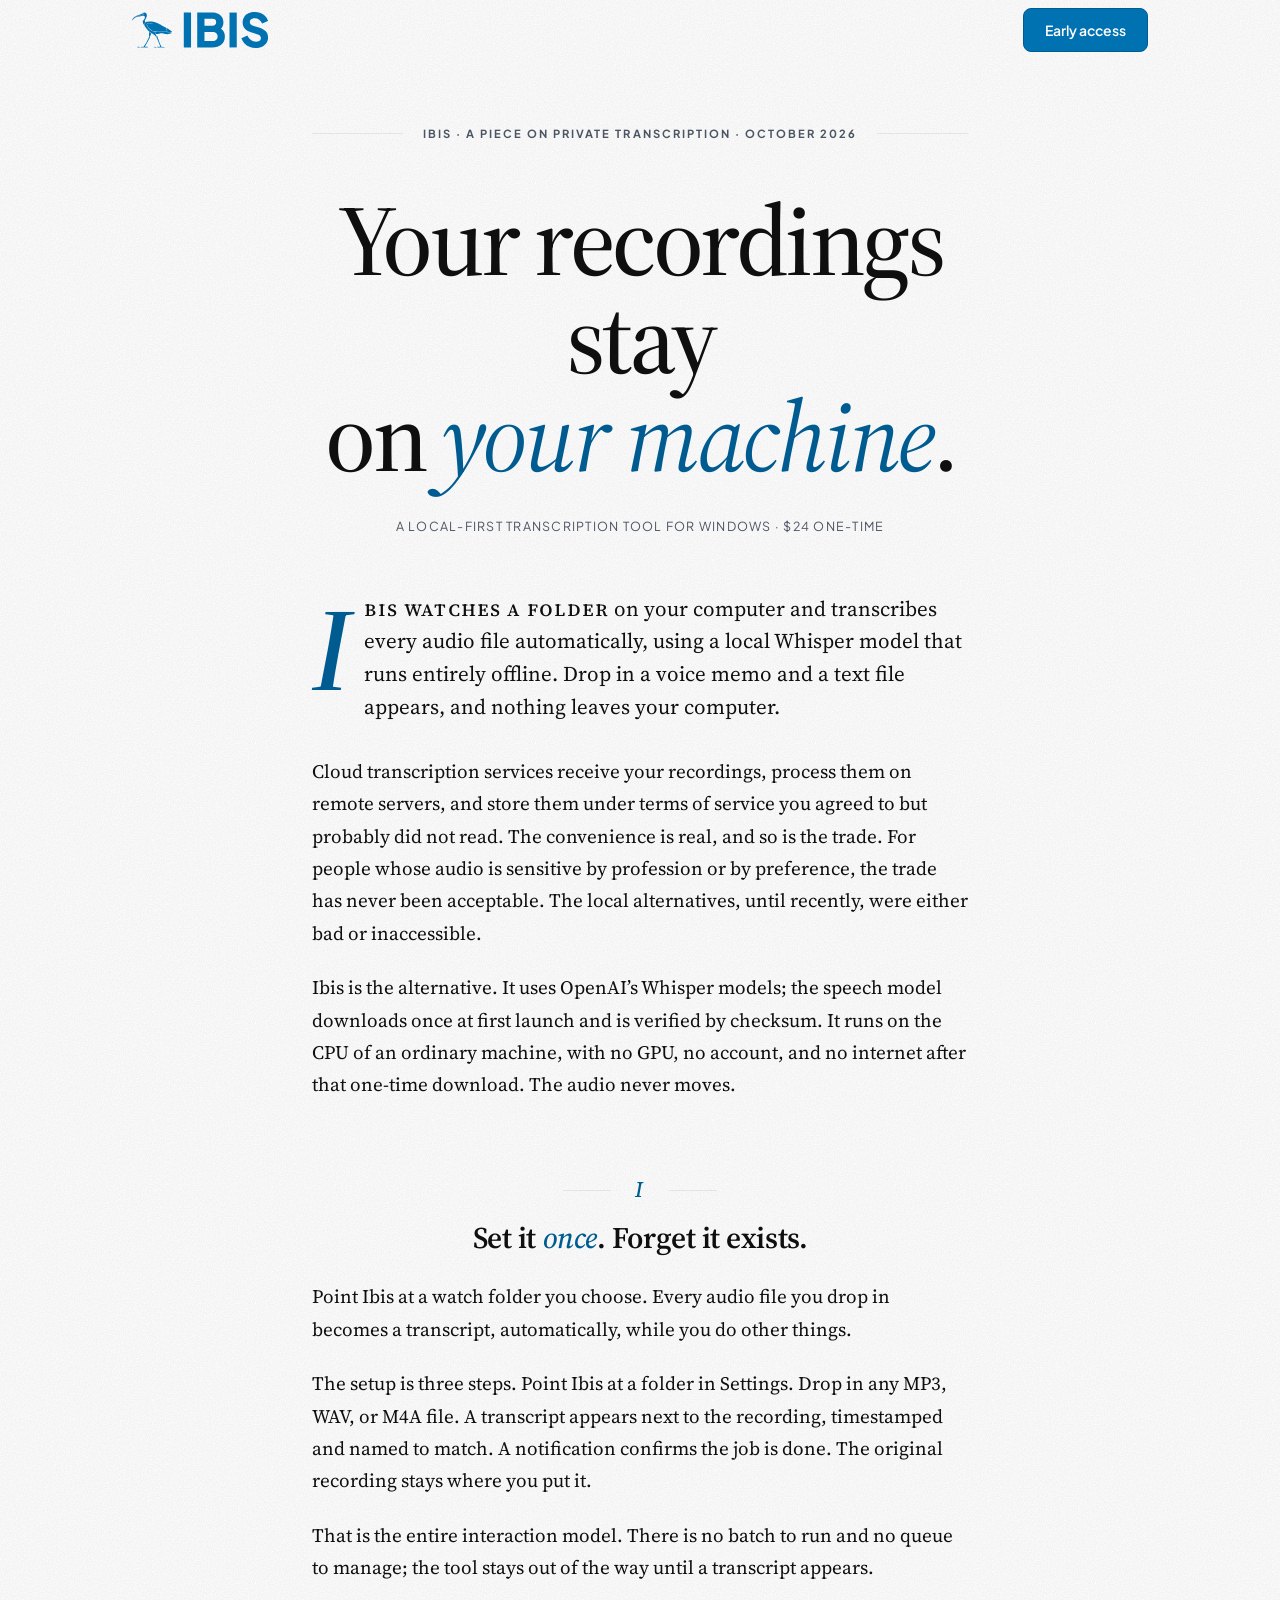
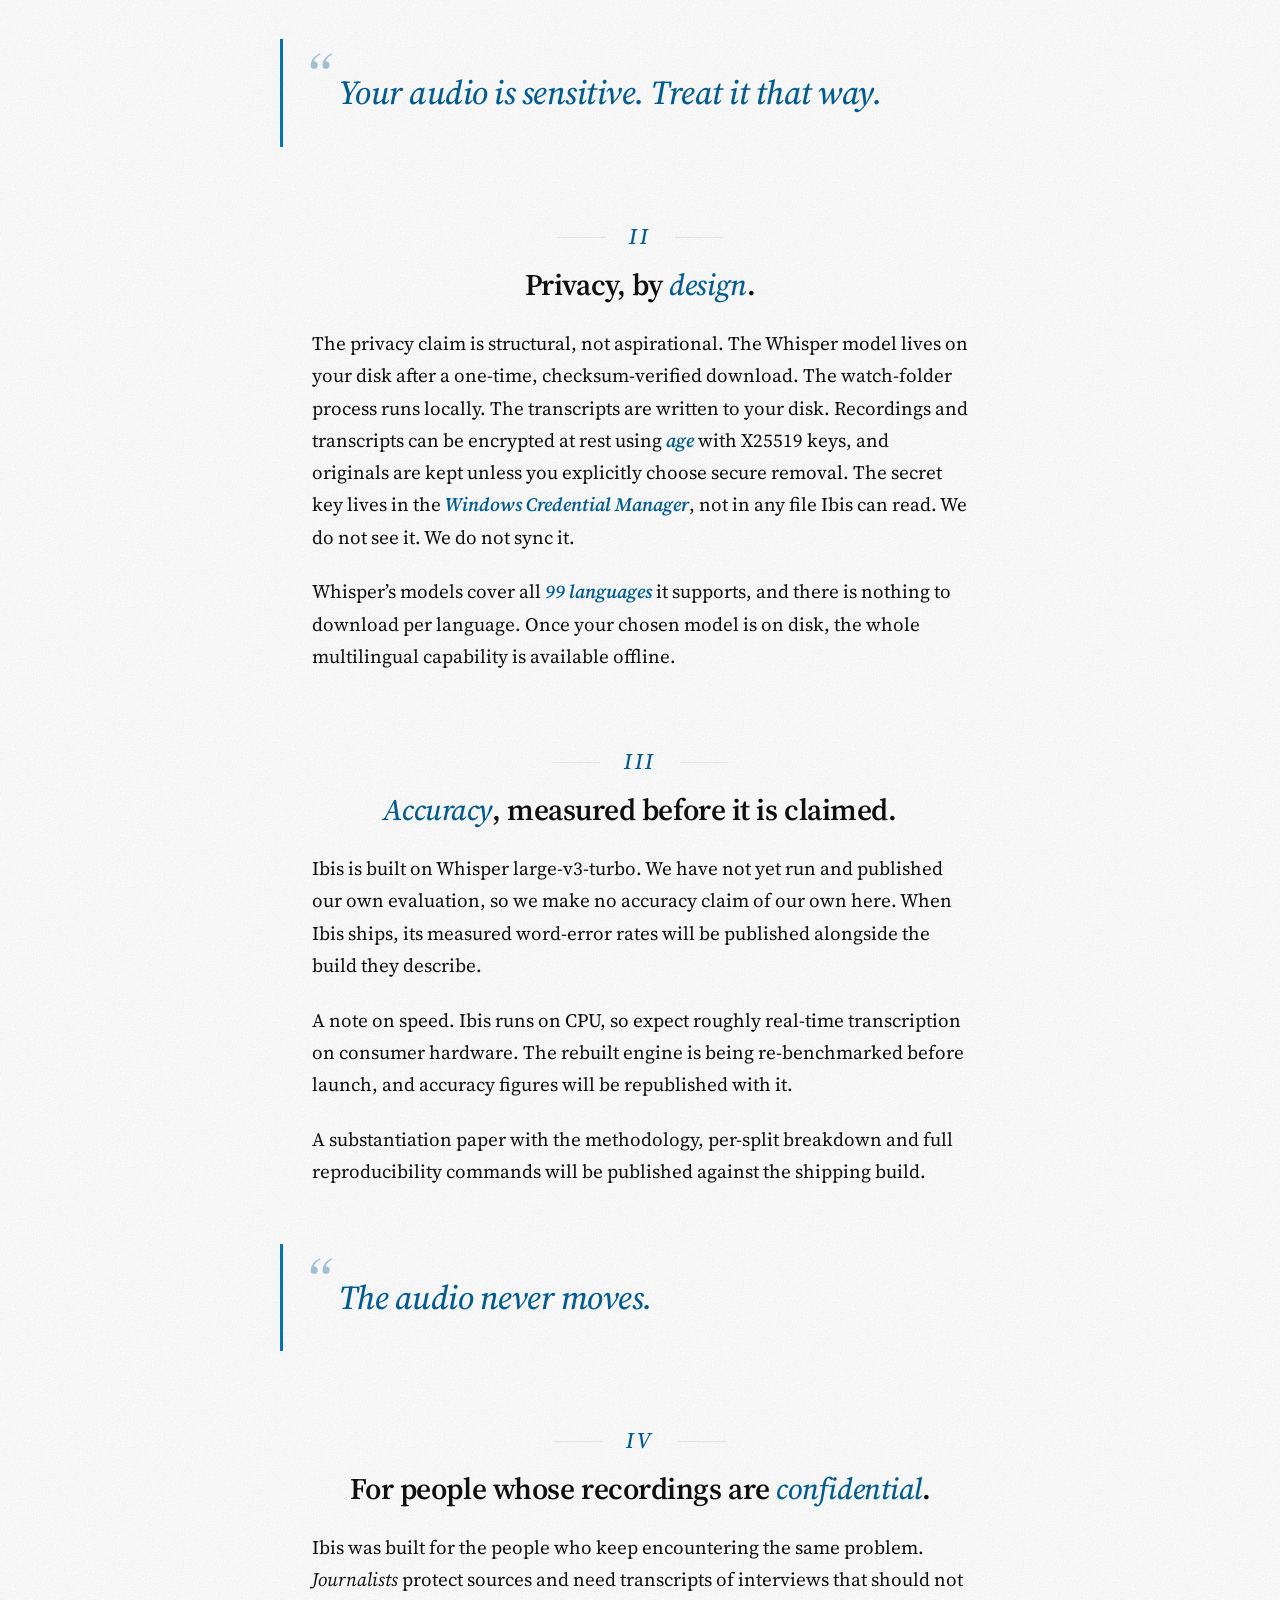
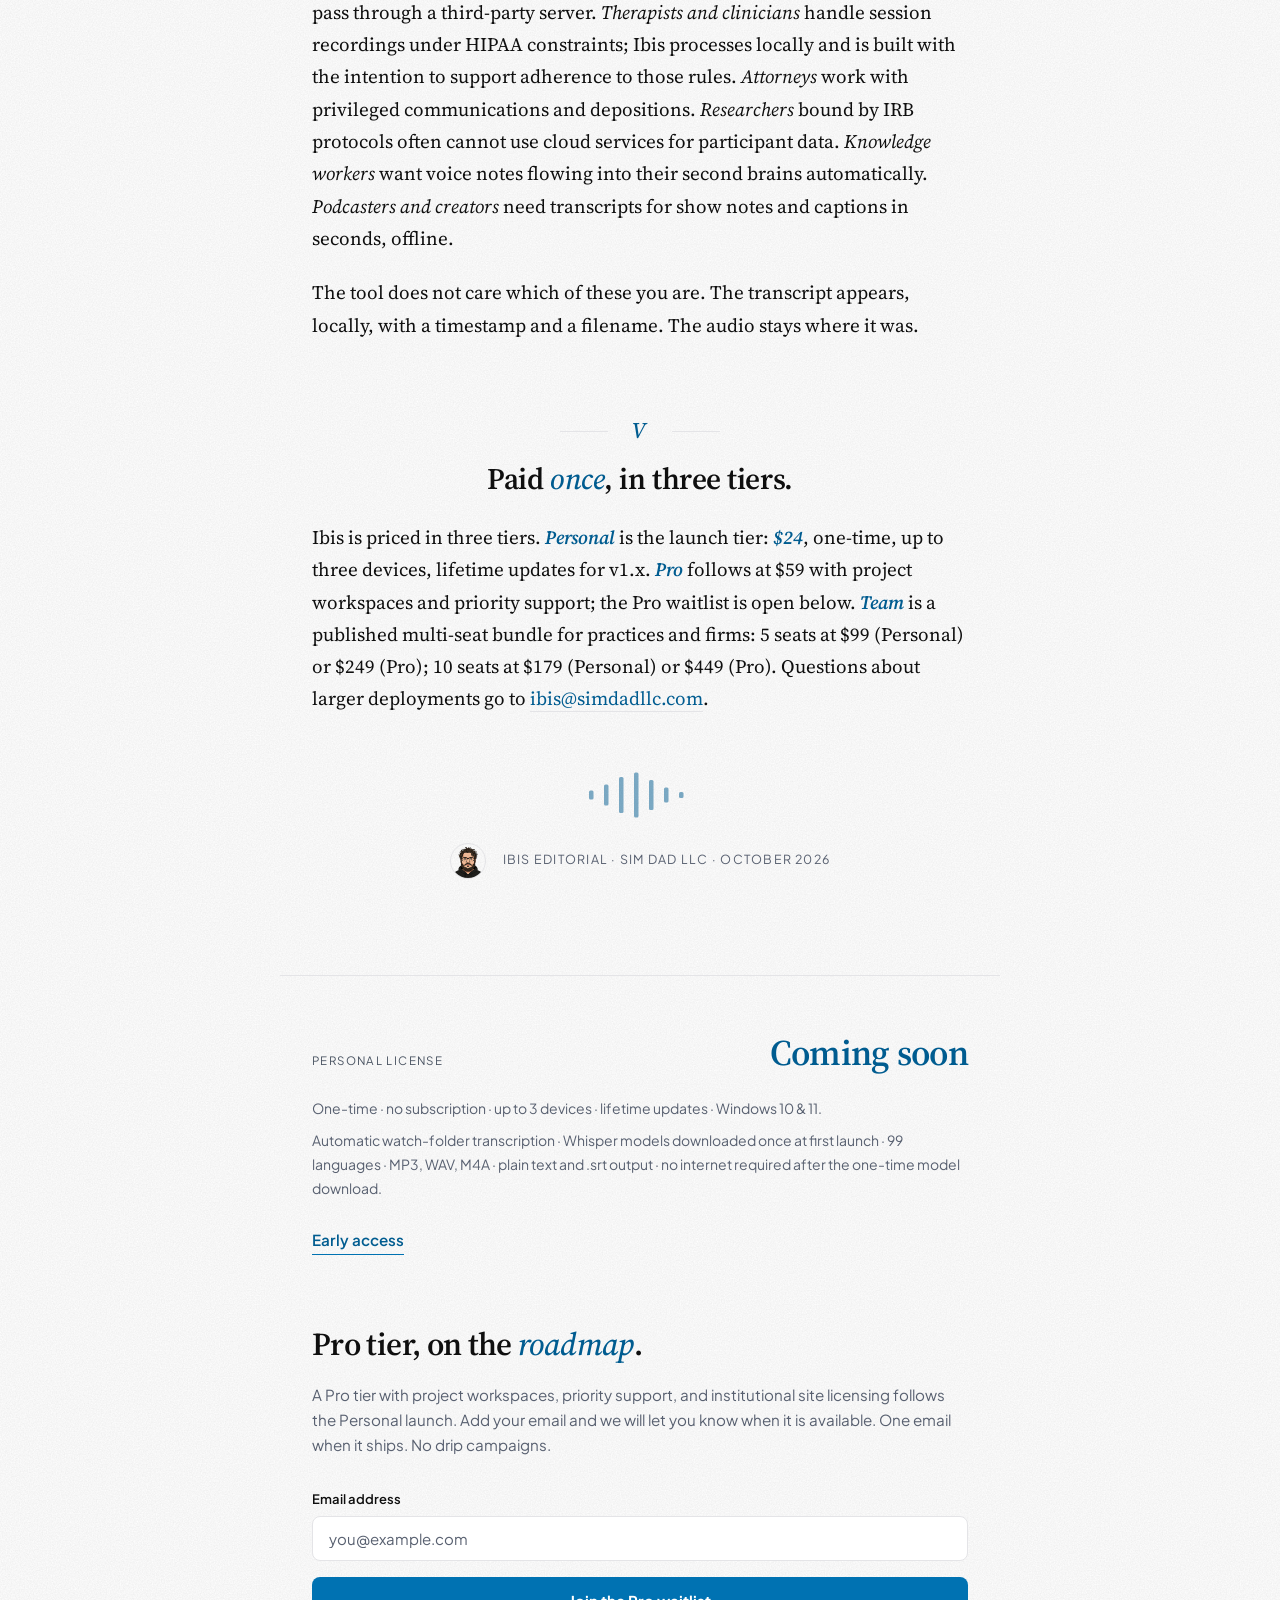
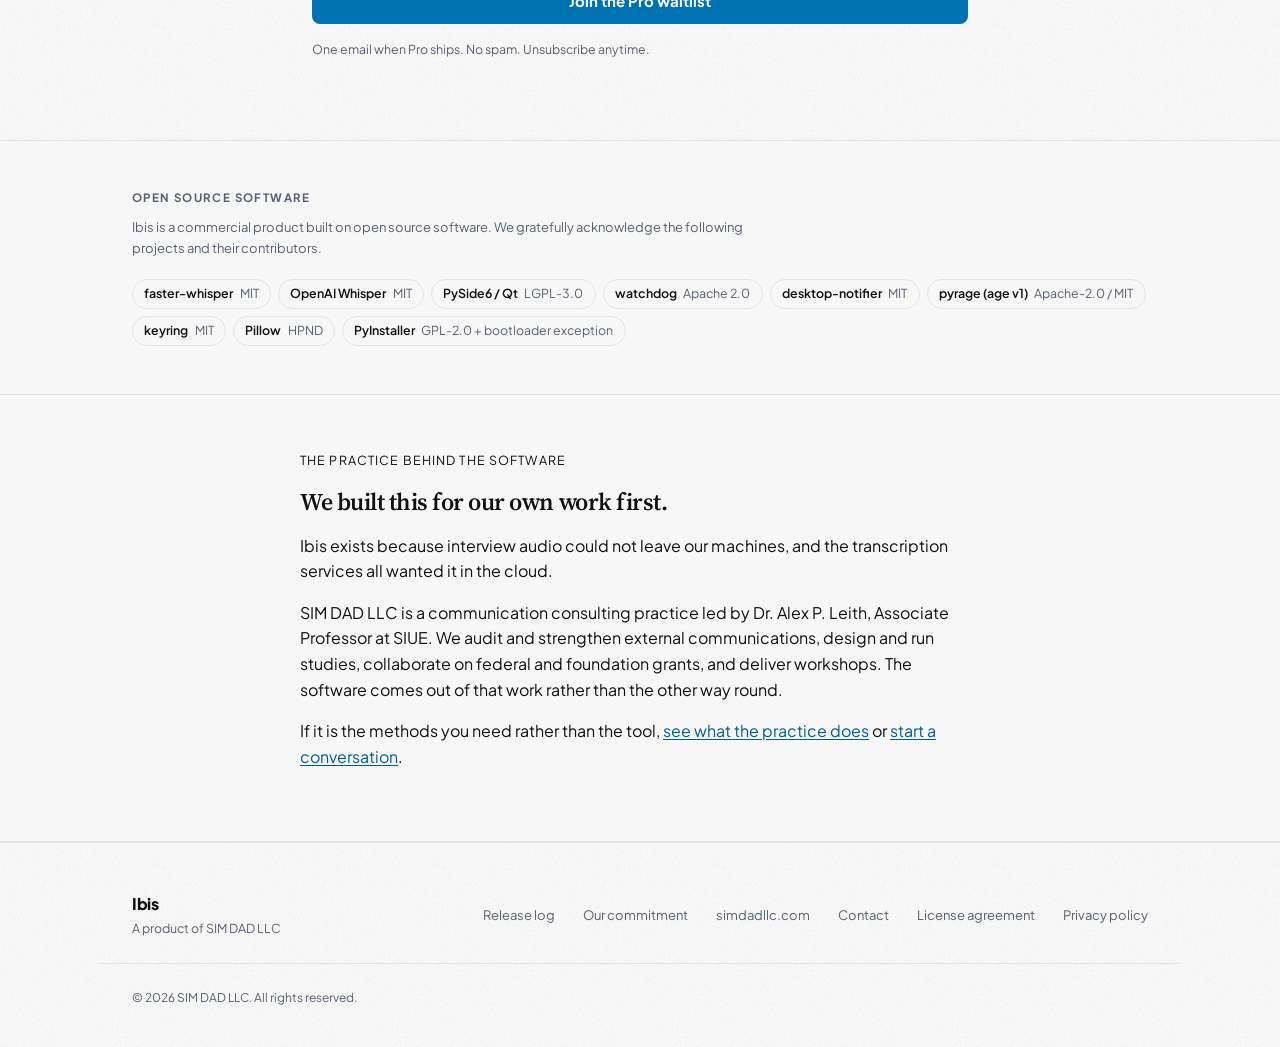
==== index.html @ baadcbcf "Slop pass: index, beta, eula, privacy Pages touched: index.html, beta/index.html, eula.html, privacy" ====
<!DOCTYPE html>
<html lang="en">
<head>
  <meta charset="UTF-8">
  <meta name="viewport" content="width=device-width, initial-scale=1.0">
  <title>Ibis. Private, Local Transcription for Windows.</title>
  <link rel="icon" type="image/png" href="img/icon.png">
  <meta name="description" content="Ibis watches a folder on your computer and transcribes every audio file automatically using AI that runs entirely offline. No cloud. No subscription. One-time purchase. Coming soon.">
  <meta property="og:title" content="Ibis. Private, Local Transcription for Windows.">
  <meta property="og:description" content="Your recordings stay on your machine. Automatic AI transcription that never touches the internet.">
  <meta property="og:type" content="website">
  <meta property="og:image" content="https://useibis.app/img/social-share.png">
  <meta property="og:url" content="https://useibis.app">
  <meta name="twitter:card" content="summary_large_image">
  <meta name="twitter:title" content="Ibis. Private, Local Transcription for Windows.">
  <meta name="twitter:description" content="Your recordings stay on your machine. Automatic AI transcription that never touches the internet.">
  <meta name="twitter:image" content="https://useibis.app/img/social-share.png">
  <link rel="canonical" href="https://useibis.app/">
  <meta name="author" content="SIM DAD LLC">
  <meta name="theme-color" content="#0072B2">
  <script type="application/ld+json">
  {
    "@context": "https://schema.org",
    "@type": "SoftwareApplication",
    "name": "Ibis",
    "description": "Local Whisper transcription for Windows. Watches a folder and automatically transcribes every audio file using AI that runs entirely on your machine. No cloud. No subscription. One-time purchase. Coming soon.",
    "url": "https://useibis.app",
    "applicationCategory": "ProductivityApplication",
    "operatingSystem": "Windows 10, Windows 11",
    "image": "https://useibis.app/img/social-share.png",
    "offers": {
      "@type": "Offer",
      "availability": "https://schema.org/PreOrder",
      "url": "https://useibis.app/"
    },
    "publisher": {
      "@type": "Organization",
      "name": "SIM DAD LLC",
      "url": "https://simdadllc.com"
    }
  }
  </script>
  <link rel="preconnect" href="https://fonts.googleapis.com">
  <link rel="preconnect" href="https://fonts.gstatic.com" crossorigin>
  <link href="https://fonts.googleapis.com/css2?family=Plus+Jakarta+Sans:ital,wght@0,400;0,500;0,600;0,700;0,800;1,400&family=Source+Serif+4:ital,opsz,wght@0,8..60,400;0,8..60,500;0,8..60,600;0,8..60,700;1,8..60,400&display=swap" rel="stylesheet">

  <style>
    /* ─── TOKENS ─────────────────────────────────────────────────── */
    :root {
      --accent:    #0072B2;
      --accent-h:  #005C90;
      --accent-ink: #005C90; /* text-safe accent, 7.2:1 on white; --accent is for large display and fills */
      --text:      #0F0F0F;
      --muted:     #586070;
      --bg:        #FFFFFF;
      --surface:   #F7F7F8;
      --border:    #E4E4E7;
      --font:      'Plus Jakarta Sans', -apple-system, BlinkMacSystemFont, sans-serif;
      --font-display: 'Source Serif 4', 'Source Serif Pro', 'Iowan Old Style', Georgia, serif;
      --max-w:     1080px;
      --radius:    8px;
    }

    @media (prefers-color-scheme: dark) {
      :root {
      /* #0072B2 is only 3.70:1 on the dark ground; this is 4.58:1. */
      --accent: #1F83BB;
        --accent-ink: #56B4E9;
        --text:    #F4F4F5;
        --muted:   #A1A1AA;
        --bg:      #09090B;
        --surface: #111113;
        --border:  #27272A;
      }
    }

    /* ─── RESET ──────────────────────────────────────────────────── */
    *, *::before, *::after { box-sizing: border-box; margin: 0; padding: 0; }
    html { scroll-behavior: smooth; }
    body {
      font-family: var(--font);
      color: var(--text);
      line-height: 1.6;
      -webkit-font-smoothing: antialiased;
      background-color: var(--bg);
      background-image: url("data:image/svg+xml;utf8,<svg xmlns='http://www.w3.org/2000/svg' width='280' height='280'><filter id='n'><feTurbulence type='fractalNoise' baseFrequency='0.78' numOctaves='3' stitchTiles='stitch'/><feColorMatrix values='0 0 0 0 0 0 0 0 0 0 0 0 0 0 0 0 0 0 0.07 0'/></filter><rect width='100%25' height='100%25' filter='url(%23n)'/></svg>");
      background-repeat: repeat;
    }
    img, video { max-width: 100%; display: block; }
    a { color: inherit; text-decoration: none; }

    /* ─── PAGE-LOAD REVEAL ───────────────────────────────────────── */
    @keyframes fadeUp {
      from { opacity: 0; transform: translateY(14px); }
      to   { opacity: 1; transform: translateY(0); }
    }
    .hero-eyebrow, .hero h1, .hero-sub, .hero-actions, .hero-meta {
      animation: fadeUp 0.75s cubic-bezier(0.2, 0.65, 0.3, 1) backwards;
    }
    .hero-eyebrow { animation-delay: 0.10s; }
    .hero h1     { animation-delay: 0.22s; }
    .hero-sub    { animation-delay: 0.44s; }
    .hero-actions{ animation-delay: 0.60s; }
    .hero-meta   { animation-delay: 0.74s; }
    @media (prefers-reduced-motion: reduce) {
      .hero-eyebrow, .hero h1, .hero-sub, .hero-actions, .hero-meta {
        animation: none;
      }
    }

    /* ─── LAYOUT ─────────────────────────────────────────────────── */
    .container {
      max-width: var(--max-w);
      margin: 0 auto;
      padding: 0 2rem;
    }

    /* ─── NAV ────────────────────────────────────────────────────── */
    .nav {
      position: sticky;
      top: 0;
      z-index: 100;
      background: transparent;
      border-bottom: 1px solid transparent;
      transition: background 0.2s, border-color 0.2s;
    }
    .nav.scrolled {
      background: var(--bg);
      border-color: var(--border);
    }
    .nav-inner {
      max-width: var(--max-w);
      margin: 0 auto;
      padding: 0 2rem;
      height: 60px;
      display: flex;
      align-items: center;
      justify-content: space-between;
    }
    .nav-brand { display: flex; align-items: center; }
    .nav-wordmark { height: 36px; width: auto; display: block; }

    /* ─── BUTTONS ────────────────────────────────────────────────── */
    .btn {
      display: inline-flex;
      align-items: center;
      gap: 0.3rem;
      padding: 0.6rem 1.3rem;
      border-radius: var(--radius);
      font-family: var(--font);
      font-size: 0.875rem;
      font-weight: 600;
      cursor: pointer;
      border: 1.5px solid transparent;
      transition: all 0.15s;
      text-decoration: none;
    }
    .btn-primary   { background: var(--accent); color: #fff; border-color: var(--accent-ink); }
    .btn-primary:hover { background: var(--accent-h); border-color: var(--accent-h); }
    .btn-ghost     { background: transparent; color: var(--text); border-color: var(--border); }
    .btn-ghost:hover { border-color: var(--accent-ink); color: var(--accent-ink); }
    .btn-ghost-white { background: transparent; color: #fff; border-color: rgba(255,255,255,0.35); }
    .btn-ghost-white:hover { border-color: #fff; }
    .btn-ghost-dark { background: transparent; color: var(--text); border-color: var(--border); }
    .btn-ghost-dark:hover { border-color: var(--accent); color: var(--accent); }
    .btn-lg { padding: 0.8rem 1.75rem; font-size: 1rem; }
    .btn-full { width: 100%; justify-content: center; }

    /* ─── HERO ───────────────────────────────────────────────────── */
    .hero {
      padding: 7rem 0 5rem;
      border-bottom: 1px solid var(--border);
    }
    .hero-inner {
      max-width: var(--max-w);
      margin: 0 auto;
      padding: 0 2rem;
    }
    .hero-eyebrow {
      display: inline-block;
      font-size: 0.75rem;
      font-weight: 700;
      text-transform: uppercase;
      letter-spacing: 0.1em;
      color: var(--muted);
      margin-bottom: 1.5rem;
    }
    .hero h1 {
      font-family: var(--font-display);
      font-size: clamp(3rem, 6.5vw, 5.25rem);
      font-weight: 600;
      line-height: 1.04;
      letter-spacing: -0.025em;
      max-width: 16ch;
      margin-bottom: 1.5rem;
    }
    .hero-accent { color: var(--accent-ink); font-style: italic; font-weight: 500; }
    .hero-sub {
      font-size: 1.125rem;
      color: var(--muted);
      max-width: 52ch;
      line-height: 1.65;
      margin-bottom: 2.5rem;
      font-weight: 400;
    }
    .hero-actions {
      display: flex;
      align-items: center;
      gap: 0.75rem;
      flex-wrap: wrap;
    }
    .hero-meta {
      margin-top: 1.75rem;
      font-size: 0.8rem;
      color: var(--muted);
    }
    .hero-meta span { margin: 0 0.4rem; opacity: 0.4; }

    /* ─── STATS STRIP ────────────────────────────────────────────── */
    .stats-strip {
      border-bottom: 1px solid var(--border);
      padding: 2.75rem 0;
    }
    .stats-inner {
      max-width: var(--max-w);
      margin: 0 auto;
      padding: 0 2rem;
      display: grid;
      grid-template-columns: repeat(4, 1fr);
      gap: 2rem;
    }
    .stat-num {
      font-family: var(--font-display);
      font-size: 2.5rem;
      font-weight: 600;
      color: var(--accent-ink);
      letter-spacing: -0.025em;
      line-height: 1;
    }
    .stat-label {
      font-size: 0.8rem;
      color: var(--muted);
      margin-top: 0.3rem;
      font-weight: 500;
    }

    /* ─── DEMO ───────────────────────────────────────────────────── */
    .demo-section {
      padding: 4rem 0;
      border-bottom: 1px solid var(--border);
    }
    .demo-inner {
      max-width: var(--max-w);
      margin: 0 auto;
      padding: 0 2rem;
    }
    .demo-video {
      width: 100%;
      border-radius: 10px;
      border: 1px solid var(--border);
      display: block;
    }

    /* ─── SECTIONS ───────────────────────────────────────────────── */
    .section       { padding: 6rem 0; border-bottom: 1px solid var(--border); }
    .section-alt   { padding: 6rem 0; background: var(--surface); border-bottom: 1px solid var(--border); }
    .section-dark  { padding: 6rem 0; background: #0F0F0F; color: #FFFFFF; }
    @media (prefers-color-scheme: dark) {
      .section-dark { background: #1C1C1E; }
    }

    .eyebrow {
      display: block;
      font-size: 0.72rem;
      font-weight: 700;
      text-transform: uppercase;
      letter-spacing: 0.12em;
      color: var(--accent-ink);
      margin-bottom: 1rem;
    }
    .section-dark .eyebrow { color: rgba(255,255,255,0.45); }

    h2 {
      font-family: var(--font-display);
      font-size: clamp(1.85rem, 3.7vw, 2.75rem);
      font-weight: 600;
      line-height: 1.12;
      letter-spacing: -0.02em;
      margin-bottom: 1.25rem;
    }
    h2 em {
      font-style: italic;
      color: var(--accent-ink);
      font-weight: 500;
    }
    .section-dark h2 { color: #fff; }
    .section-dark h2 em { color: var(--accent); }

    .section-sub {
      font-size: 1.0625rem;
      color: var(--muted);
      max-width: 58ch;
      line-height: 1.65;
    }
    .section-dark .section-sub { color: rgba(255,255,255,0.5); }

    /* ─── HOW IT WORKS ───────────────────────────────────────────── */
    .steps-grid {
      display: grid;
      grid-template-columns: repeat(3, 1fr);
      gap: 2px;
      margin-top: 3.5rem;
      border: 1px solid var(--border);
      border-radius: var(--radius);
      overflow: hidden;
    }
    .step-cell {
      padding: 2rem;
      background: var(--bg);
      border-right: 1px solid var(--border);
    }
    .step-cell:last-child { border-right: none; }
    .step-num {
      font-size: 2rem;
      font-weight: 800;
      color: var(--accent-ink);
      letter-spacing: -0.04em;
      line-height: 1;
      margin-bottom: 1rem;
    }
    .step-cell h3 {
      font-size: 0.9375rem;
      font-weight: 700;
      margin-bottom: 0.5rem;
      letter-spacing: -0.01em;
    }
    .step-cell p {
      font-size: 0.875rem;
      color: var(--muted);
      line-height: 1.65;
    }

    /* ─── PRIVACY / DARK ─────────────────────────────────────────── */
    .privacy-list {
      margin-top: 2.5rem;
      display: grid;
      grid-template-columns: 1fr 1fr;
      gap: 2rem;
    }
    .privacy-item h4 {
      font-size: 0.9375rem;
      font-weight: 700;
      color: #fff;
      margin-bottom: 0.4rem;
    }
    .privacy-item p {
      font-size: 0.875rem;
      color: rgba(255,255,255,0.5);
      line-height: 1.65;
    }
    .privacy-rule {
      font-size: clamp(1.4rem, 2.5vw, 1.875rem);
      font-weight: 800;
      color: #fff;
      letter-spacing: -0.025em;
      line-height: 1.2;
      max-width: 28ch;
      margin-bottom: 2.5rem;
    }
    .privacy-rule em { color: var(--accent-ink); font-style: normal; }

    /* ─── AUDIENCE ───────────────────────────────────────────────── */
    .audience-grid {
      display: grid;
      grid-template-columns: repeat(3, 1fr);
      gap: 0;
      margin-top: 3.5rem;
      border: 1px solid var(--border);
      border-radius: var(--radius);
      overflow: hidden;
    }
    .audience-cell {
      padding: 1.75rem;
      border-right: 1px solid var(--border);
      border-bottom: 1px solid var(--border);
    }
    .audience-cell:nth-child(3n) { border-right: none; }
    .audience-cell:nth-last-child(-n+3) { border-bottom: none; }
    .audience-cell h3 {
      font-size: 0.9375rem;
      font-weight: 700;
      margin-bottom: 0.4rem;
      letter-spacing: -0.01em;
    }
    .audience-cell p {
      font-size: 0.8375rem;
      color: var(--muted);
      line-height: 1.6;
    }

    /* ─── PRICING ────────────────────────────────────────────────── */
    .pricing-grid {
      display: grid;
      grid-template-columns: repeat(3, 1fr);
      gap: 1.25rem;
      margin-top: 3.5rem;
    }
    .pricing-card {
      border: 1px solid var(--border);
      border-radius: var(--radius);
      padding: 2rem;
      position: relative;
    }
    .pricing-card.featured {
      border-color: var(--accent-ink);
    }
    .tier-badge {
      display: inline-block;
      font-size: 0.7rem;
      font-weight: 700;
      text-transform: uppercase;
      letter-spacing: 0.1em;
      padding: 0.25rem 0.6rem;
      border-radius: 100px;
      margin-bottom: 1rem;
    }
    .tier-badge-accent  { background: var(--accent-ink); color: #fff; }
    .tier-badge-surface { background: var(--surface); color: var(--muted); border: 1px solid var(--border); }
    .tier-name {
      font-size: 0.8125rem;
      font-weight: 700;
      text-transform: uppercase;
      letter-spacing: 0.1em;
      color: var(--muted);
      margin-bottom: 0.4rem;
    }
    .tier-price {
      font-size: 2.5rem;
      font-weight: 800;
      letter-spacing: -0.04em;
      line-height: 1;
      margin-bottom: 0.25rem;
    }
    .tier-price sup { font-size: 1.1rem; vertical-align: super; }
    .tier-price-alt {
      font-size: 1.25rem;
      font-weight: 700;
      letter-spacing: -0.02em;
      margin-bottom: 0.25rem;
    }
    .tier-note {
      font-size: 0.775rem;
      color: var(--muted);
      margin-bottom: 1.5rem;
    }
    .tier-features {
      list-style: none;
      margin-bottom: 1.75rem;
    }
    .tier-features li {
      font-size: 0.8375rem;
      color: var(--muted);
      padding: 0.45rem 0;
      border-top: 1px solid var(--border);
      display: flex;
      align-items: baseline;
      gap: 0.5rem;
    }
    .tier-features li::before {
      content: '✓';
      color: var(--accent-ink);
      font-size: 0.7rem;
      font-weight: 800;
      flex-shrink: 0;
    }
    .tier-features li.dimmed { opacity: 0.5; }
    .tier-features li.dimmed::before { content: '◦'; }

    /* ─── WAITLIST ───────────────────────────────────────────────── */
    .waitlist-wrap { max-width: 520px; }
    .wl-form {
      margin-top: 2rem;
      display: flex;
      flex-direction: column;
      gap: 1rem;
    }
    .wl-field { display: flex; flex-direction: column; gap: 0.4rem; }
    .wl-field label { font-size: 0.8125rem; font-weight: 600; }
    .wl-field label span { font-weight: 400; color: var(--muted); }
    .wl-field input[type="email"] {
      width: 100%;
      padding: 0.75rem 1rem;
      font-family: var(--font);
      font-size: 0.9375rem;
      background: var(--bg);
      color: var(--text);
      border: 1.5px solid var(--border);
      border-radius: var(--radius);
      transition: border-color 0.15s;
    }
    .wl-field input[type="email"]:focus { outline: none; border-color: var(--accent-ink); }
    .wl-field input::placeholder { color: var(--muted); }
    .wl-submit {
      width: 100%;
      padding: 0.875rem;
      background: var(--accent);
      color: #fff;
      border: none;
      border-radius: var(--radius);
      font-family: var(--font);
      font-size: 0.9375rem;
      font-weight: 700;
      cursor: pointer;
      transition: background 0.15s;
    }
    .wl-submit:hover:not(:disabled) { background: var(--accent-h); }
    .wl-submit:disabled { opacity: 0.55; cursor: not-allowed; }
    .wl-fine { font-size: 0.775rem; color: var(--muted); }
    .wl-success {
      display: none;
      padding: 1.5rem;
      border: 1px solid var(--border);
      border-radius: var(--radius);
      background: var(--surface);
    }
    .wl-success.visible { display: block; }
    .wl-success h3 { font-size: 1.05rem; font-weight: 700; margin-bottom: 0.35rem; }
    .wl-success p  { font-size: 0.875rem; color: var(--muted); }
    .wl-error { display: none; font-size: 0.8125rem; color: #dc2626; }
    .wl-error.visible { display: block; }

    /* ─── FOOTER ─────────────────────────────────────────────────── */
    .footer {
      padding: 3rem 0 2.5rem;
      border-top: 1px solid var(--border);
    }
    .footer-inner {
      max-width: var(--max-w);
      margin: 0 auto;
      padding: 0 2rem;
      display: flex;
      align-items: center;
      justify-content: space-between;
      flex-wrap: wrap;
      gap: 1.5rem;
    }
    .footer-brand { font-weight: 800; font-size: 1rem; letter-spacing: -0.02em; }
    .footer-sub   { font-size: 0.775rem; color: var(--muted); margin-top: 2px; }
    .footer-links { display: flex; gap: 1.75rem; align-items: center; flex-wrap: wrap; }
    .footer-links a { font-size: 0.8125rem; color: var(--muted); transition: color 0.15s; }
    .footer-links a:hover { color: var(--text); }
    .footer-copy {
      max-width: var(--max-w);
      margin: 1.5rem auto 0;
      padding: 1.5rem 2rem 0;
      border-top: 1px solid var(--border);
      font-size: 0.75rem;
      color: var(--muted);
    }

    /* ─── FOCUS ──────────────────────────────────────────────────── */
    :focus-visible { outline: 2px solid var(--accent); outline-offset: 3px; border-radius: 3px; }

    /* ─── RESPONSIVE ─────────────────────────────────────────────── */
    @media (max-width: 900px) {
      .pricing-grid { grid-template-columns: 1fr; max-width: 420px; }
      .steps-grid   { grid-template-columns: 1fr; }
      .step-cell    { border-right: none; border-bottom: 1px solid var(--border); }
      .step-cell:last-child { border-bottom: none; }
      .audience-grid { grid-template-columns: 1fr 1fr; }
      .audience-cell:nth-child(3n) { border-right: 1px solid var(--border); }
      .audience-cell:nth-child(2n) { border-right: none; }
      .privacy-list  { grid-template-columns: 1fr; }
    }
    @media (max-width: 768px) {
      .hero        { padding: 5.5rem 0 4rem; }
      .stats-inner { grid-template-columns: repeat(2, 1fr); }
      .section     { padding: 4.5rem 0; }
      .section-alt { padding: 4.5rem 0; }
      .section-dark { padding: 4.5rem 0; }
      .audience-grid { grid-template-columns: 1fr; }
      .audience-cell { border-right: none; }
      .audience-cell:nth-last-child(-n+3) { border-bottom: 1px solid var(--border); }
      .audience-cell:last-child { border-bottom: none; }
    }
    @media (max-width: 480px) {
      .hero h1 { font-size: 2.6rem; }
      .hero-actions .btn { width: 100%; justify-content: center; }
      .stats-inner { grid-template-columns: 1fr 1fr; gap: 1.5rem; }
    }
    /* ═══ MANUSCRIPT LAYOUT: the page is a longform article ═══ */
    .manuscript { max-width: 720px; margin: 0 auto; padding: 0 2rem; font-family: var(--font-display); color: var(--text); }
    .manuscript p { font-size: 1.1875rem; line-height: 1.7; margin: 0 0 1.4rem; color: var(--text); }
    .manuscript em { font-style: italic; }
    .manuscript strong { font-weight: 600; color: var(--accent-ink); font-style: italic; }
    .manuscript a { color: var(--accent-ink); border-bottom: 1px solid var(--border); transition: border-color 0.15s; }
    .manuscript a:hover { border-color: var(--accent-ink); }

    .issue-marker {
      max-width: 720px; margin: 4rem auto 3rem; padding: 0 2rem;
      display: flex; align-items: center; gap: 1.25rem;
      font-family: var(--font); font-size: 0.7rem; font-weight: 700;
      letter-spacing: 0.18em; text-transform: uppercase; color: var(--muted);
    }
    .issue-marker::before, .issue-marker::after {
      content: ""; flex: 1; height: 1px; background: var(--border);
    }

    .opening {
      max-width: 720px; margin: 0 auto 3.5rem; padding: 0 2rem; text-align: center;
    }
    .opening h1 {
      font-family: var(--font-display); font-size: clamp(3rem, 8vw, 6.25rem);
      font-weight: 500; line-height: 0.98; letter-spacing: -0.035em;
      margin: 0; color: var(--text);
    }
    .opening h1 em {
      font-style: italic; font-weight: 400; color: var(--accent-ink);
    }
    .opening .byline {
      font-family: var(--font); font-size: 0.78rem; letter-spacing: 0.1em;
      text-transform: uppercase; color: var(--muted); margin-top: 2rem;
    }

    .lede {
      font-size: 1.3125rem !important; line-height: 1.55 !important; margin-bottom: 2rem !important;
    }
    .lede::first-letter {
      font-family: var(--font-display);
      float: left; font-size: 5.6em; line-height: 0.85;
      padding: 0.05em 0.12em 0 0;
      font-weight: 600; color: var(--accent-ink); font-style: italic;
    }
    .lede-opener { font-variant: small-caps; letter-spacing: 0.05em; font-weight: 500; }

    .section-marker {
      max-width: 720px; margin: 4.5rem auto 1.5rem; padding: 0 2rem; text-align: center;
    }
    .section-marker .numeral {
      font-family: var(--font-display); font-size: 1.4rem; font-weight: 500; font-style: italic;
      color: var(--accent-ink); letter-spacing: 0.12em;
      display: inline-block; padding: 0 1.5rem; position: relative;
    }
    .section-marker .numeral::before, .section-marker .numeral::after {
      content: ""; position: absolute; top: 50%; width: 3rem; height: 1px; background: var(--border);
    }
    .section-marker .numeral::before { right: 100%; }
    .section-marker .numeral::after  { left: 100%; }
    .section-marker .heading {
      font-family: var(--font-display); font-size: 1.875rem; font-weight: 600;
      letter-spacing: -0.015em; line-height: 1.2; margin-top: 0.75rem; color: var(--text);
    }
    .section-marker .heading em { font-style: italic; color: var(--accent-ink); font-weight: 500; }

    .pull-quote {
      max-width: 720px; margin: 3.5rem auto; padding: 2rem 2rem 2rem 3.5rem;
      font-family: var(--font-display); font-size: clamp(1.5rem, 3.2vw, 2.1rem);
      font-style: italic; font-weight: 500; line-height: 1.3; letter-spacing: -0.015em;
      color: var(--accent-ink); border-left: 3px solid var(--accent); position: relative;
    }
    .pull-quote::before {
      content: "“"; position: absolute; left: 1.2rem; top: 0.5rem;
      font-size: 4rem; color: var(--accent-ink); opacity: 0.35; line-height: 1;
      font-family: var(--font-display);
    }

    .ornament {
      max-width: 720px; margin: 3.5rem auto 1.5rem; padding: 0 2rem; text-align: center;
      font-family: var(--font-display); font-size: 1.5rem; color: var(--accent-ink); opacity: 0.5;
    }
    .signature {
      max-width: 720px; margin: 0 auto 5rem; padding: 0 2rem;
      font-family: var(--font); font-size: 0.78rem;
      letter-spacing: 0.1em; text-transform: uppercase; color: var(--muted); text-align: center;
    }
    .signature-avatar {
      width: 36px; height: 36px; border-radius: 50%;
      display: inline-block; vertical-align: middle; margin-right: 0.85rem;
      border: 1px solid var(--border); object-fit: cover;
    }

    .colophon { max-width: 720px; margin: 6rem auto 4rem; padding: 3rem 2rem 0; border-top: 1px solid var(--border); }
    .colophon-row {
      display: flex; align-items: baseline; justify-content: space-between;
      flex-wrap: wrap; gap: 1.5rem; margin-bottom: 1rem;
    }
    .colophon-label {
      font-family: var(--font); font-size: 0.72rem; letter-spacing: 0.12em;
      text-transform: uppercase; color: var(--muted);
    }
    .colophon-price {
      font-family: var(--font-display); font-size: 2.25rem; font-weight: 600;
      color: var(--accent-ink); letter-spacing: -0.02em;
    }
    .colophon-price sup { font-size: 1.2rem; vertical-align: super; padding-right: 0.1em; }
    .colophon p {
      font-family: var(--font); font-size: 0.875rem; color: var(--muted);
      line-height: 1.7; margin-bottom: 0.5rem;
    }
    .colophon-buy {
      display: inline-block; margin-top: 1.25rem;
      font-family: var(--font); font-size: 0.95rem; font-weight: 600;
      color: var(--accent-ink); border-bottom: 1.5px solid var(--accent);
      padding-bottom: 1px; transition: opacity 0.15s;
    }
    .colophon-buy:hover { opacity: 0.75; }

    .end-waitlist { max-width: 720px; margin: 0 auto 5rem; padding: 0 2rem; }
    .end-waitlist .heading {
      font-family: var(--font-display); font-size: 2rem; font-weight: 600;
      letter-spacing: -0.02em; margin-bottom: 0.75rem;
    }
    .end-waitlist .heading em { font-style: italic; color: var(--accent-ink); font-weight: 500; }

    @media (max-width: 720px) {
      .opening h1 { font-size: clamp(2.4rem, 11vw, 3.5rem); }
      .lede::first-letter { font-size: 4em; }
      .pull-quote { padding: 1.5rem 1.5rem 1.5rem 2.5rem; }
      .pull-quote::before { left: 0.8rem; top: 0.4rem; font-size: 3rem; }
      .section-marker .numeral::before, .section-marker .numeral::after { width: 1.5rem; }
    }

    /* ─── OPEN SOURCE ATTRIBUTION ────────────────────────────── */
    .oss-section { padding: 3rem 0; border-top: 1px solid var(--border); background: var(--surface); }
    .oss-heading { font-size: 0.72rem; font-weight: 700; text-transform: uppercase; letter-spacing: 0.12em; color: var(--muted); margin-bottom: 0.6rem; }
    .oss-sub { font-size: 0.8125rem; color: var(--muted); margin-bottom: 1.25rem; line-height: 1.6; max-width: 64ch; }
    .oss-grid { display: flex; flex-wrap: wrap; gap: 0.45rem; }
    .oss-item {
      display: inline-flex; align-items: center; gap: 0.4rem;
      padding: 0.25rem 0.7rem; border: 1px solid var(--border); border-radius: 100px;
      font-size: 0.775rem; color: var(--muted); text-decoration: none;
      transition: color 0.15s, border-color 0.15s;
    }
    .oss-item:hover { color: var(--text); border-color: var(--muted); }
    .oss-item-name { font-weight: 600; color: var(--text); }
  
    /* The practice behind the product. Quiet by design: it should read as provenance,
       not as an advertisement interrupting the product page. */
    .practice { background: var(--surface); border-top: 1px solid var(--border);
                border-bottom: 1px solid var(--border); padding: 3.5rem 1.25rem; }
    .practice-inner { max-width: 680px; margin: 0 auto; }
    .practice-eyebrow { font-size: .78rem; letter-spacing: .09em; text-transform: uppercase;
                        color: var(--muted); margin: 0 0 .6rem; }
    .practice h2 { font-size: 1.5rem; line-height: 1.25; margin: 0 0 1rem; }
    .practice p { color: var(--text); margin: 0 0 1rem; }
    .practice-cta { color: var(--muted); }
    .practice-cta a { color: var(--accent-ink); text-decoration: underline; text-underline-offset: 2px; }
    .practice-cta a:hover { text-decoration-thickness: 2px; }
    /* 5:1 floor: the small tracked labels measure below the floor in the muted gray even at 6.3:1 declared,
       so they take a darker ink in light mode and keep the muted token in dark mode. */
    .issue-marker, .opening .byline, .colophon-label { color: #4B5563; }
    @media (prefers-color-scheme: dark) {
      .issue-marker, .opening .byline, .colophon-label { color: var(--muted); }
      /* dark mode: the bright accent carries the button, so the label goes dark */
      .btn-primary, .wl-submit { background: var(--accent-ink); color: #09090B; border-color: var(--accent-ink); }
      .btn-primary:hover, .wl-submit:hover:not(:disabled) { background: var(--accent-ink); filter: brightness(1.08); }
    }
</style>
</head>
<body>

  <!-- NAV -->
  <nav class="nav" id="nav">
    <div class="nav-inner">
      <a href="#" class="nav-brand">
        <picture>
          <source srcset="img/wordmark-F4F4F5.svg" media="(prefers-color-scheme: dark)">
          <img src="img/wordmark-2D6A8F.svg" alt="Ibis" class="nav-wordmark">
        </picture>
      </a>
      <a href="/beta/" class="btn btn-primary">Early access</a>
    </div>
  </nav>


  <!-- ISSUE MARKER -->
  <div class="issue-marker">Ibis &middot; A piece on private transcription &middot; October 2026</div>


  <!-- OPENING -->
  <header class="opening">
    <h1>Your recordings stay<br>on <em>your machine</em>.</h1>
    <div class="byline">A local-first transcription tool for Windows &middot; $24 one-time</div>
  </header>


  <!-- LEDE -->
  <article class="manuscript">
    <p class="lede"><span class="lede-opener">Ibis watches a folder</span> on your computer and transcribes every audio file automatically, using a local Whisper model that runs entirely offline. Drop in a voice memo and a text file appears, and nothing leaves your computer.</p>

    <p>Cloud transcription services receive your recordings, process them on remote servers, and store them under terms of service you agreed to but probably did not read. The convenience is real, and so is the trade. For people whose audio is sensitive by profession or by preference, the trade has never been acceptable. The local alternatives, until recently, were either bad or inaccessible.</p>

    <p>Ibis is the alternative. It uses OpenAI&rsquo;s Whisper models; the speech model downloads once at first launch and is verified by checksum. It runs on the CPU of an ordinary machine, with no GPU, no account, and no internet after that one-time download. The audio never moves.</p>
  </article>


  <!-- SECTION I -->
  <div class="section-marker">
    <span class="numeral">I</span>
    <div class="heading">Set it <em>once</em>. Forget it exists.</div>
  </div>

  <article class="manuscript" id="how-it-works">
    <p>Point Ibis at a watch folder you choose. Every audio file you drop in becomes a transcript, automatically, while you do other things.</p>

    <p>The setup is three steps. Point Ibis at a folder in Settings. Drop in any MP3, WAV, or M4A file. A transcript appears next to the recording, timestamped and named to match. A notification confirms the job is done. The original recording stays where you put it.</p>

    <p>That is the entire interaction model. There is no batch to run and no queue to manage; the tool stays out of the way until a transcript appears.</p>
  </article>


  <!-- PULL QUOTE 1 -->
  <blockquote class="pull-quote">Your audio is sensitive. Treat it that way.</blockquote>


  <!-- SECTION II -->
  <div class="section-marker">
    <span class="numeral">II</span>
    <div class="heading">Privacy, by <em>design</em>.</div>
  </div>

  <article class="manuscript">
    <p>The privacy claim is structural, not aspirational. The Whisper model lives on your disk after a one-time, checksum-verified download. The watch-folder process runs locally. The transcripts are written to your disk. Recordings and transcripts can be encrypted at rest using <strong>age</strong> with X25519 keys, and originals are kept unless you explicitly choose secure removal. The secret key lives in the <strong>Windows Credential Manager</strong>, not in any file Ibis can read. We do not see it. We do not sync it.</p>

    <p>Whisper&rsquo;s models cover all <strong>99 languages</strong> it supports, and there is nothing to download per language. Once your chosen model is on disk, the whole multilingual capability is available offline.</p>
  </article>


  <!-- SECTION III -->
  <div class="section-marker">
    <span class="numeral">III</span>
    <div class="heading"><em>Accuracy</em>, measured before it is claimed.</div>
  </div>

  <article class="manuscript">
    <p>Ibis is built on Whisper large-v3-turbo. We have not yet run and published our own evaluation, so we make no accuracy claim of our own here. When Ibis ships, its measured word-error rates will be published alongside the build they describe.</p>

    <p>A note on speed. Ibis runs on CPU, so expect roughly real-time transcription on consumer hardware. The rebuilt engine is being re-benchmarked before launch, and accuracy figures will be republished with it.</p>

    <p>A substantiation paper with the methodology, per-split breakdown and full reproducibility commands will be published against the shipping build.</p>
  </article>


  <!-- PULL QUOTE 2 -->
  <blockquote class="pull-quote">The audio never moves.</blockquote>


  <!-- SECTION IV -->
  <div class="section-marker">
    <span class="numeral">IV</span>
    <div class="heading">For people whose recordings are <em>confidential</em>.</div>
  </div>

  <article class="manuscript">
    <p>Ibis was built for the people who keep encountering the same problem. <em>Journalists</em> protect sources and need transcripts of interviews that should not pass through a third-party server. <em>Therapists and clinicians</em> handle session recordings under HIPAA constraints; Ibis processes locally and is built with the intention to support adherence to those rules. <em>Attorneys</em> work with privileged communications and depositions. <em>Researchers</em> bound by IRB protocols often cannot use cloud services for participant data. <em>Knowledge workers</em> want voice notes flowing into their second brains automatically. <em>Podcasters and creators</em> need transcripts for show notes and captions in seconds, offline.</p>

    <p>The tool does not care which of these you are. The transcript appears, locally, with a timestamp and a filename. The audio stays where it was.</p>
  </article>


  <!-- SECTION V: ENDNOTE -->
  <div class="section-marker">
    <span class="numeral">V</span>
    <div class="heading">Paid <em>once</em>, in three tiers.</div>
  </div>

  <article class="manuscript">
    <p>Ibis is priced in three tiers. <strong>Personal</strong> is the launch tier: <strong>$24</strong>, one-time, up to three devices, lifetime updates for v1.x. <strong>Pro</strong> follows at $59 with project workspaces and priority support; the Pro waitlist is open below. <strong>Team</strong> is a published multi-seat bundle for practices and firms: 5 seats at $99 (Personal) or $249 (Pro); 10 seats at $179 (Personal) or $449 (Pro). Questions about larger deployments go to <a href="mailto:ibis@simdadllc.com?subject=Ibis%20Team%20Pricing">ibis@simdadllc.com</a>.</p>
  </article>


  <!-- ORNAMENT + SIGNATURE -->
  <div class="ornament" aria-hidden="true">
    <svg xmlns="http://www.w3.org/2000/svg" viewBox="0 0 80 32" fill="currentColor" style="width:5em;height:2em;display:inline-block;vertical-align:middle;">
      <rect x="6"  y="13" width="3" height="6"  rx="1"/>
      <rect x="16" y="9"  width="3" height="14" rx="1"/>
      <rect x="26" y="4"  width="3" height="24" rx="1"/>
      <rect x="36" y="1"  width="3" height="30" rx="1"/>
      <rect x="46" y="6"  width="3" height="20" rx="1"/>
      <rect x="56" y="11" width="3" height="10" rx="1"/>
      <rect x="66" y="14" width="3" height="4"  rx="1"/>
    </svg>
  </div>
  <div class="signature">
    <img src="img/headshot.png" alt="Alex P. Leith" class="signature-avatar" loading="lazy" decoding="async" width="96" height="96">
    Ibis Editorial &middot; SIM DAD LLC &middot; October 2026
  </div>


  <!-- COLOPHON: PERSONAL TIER -->
  <section class="colophon" id="pricing">
    <div class="colophon-row">
      <span class="colophon-label">Personal license</span>
      <div class="colophon-price">Coming&nbsp;soon</div>
    </div>
    <p>One-time &middot; no subscription &middot; up to 3 devices &middot; lifetime updates &middot; Windows 10 &amp; 11.</p>
    <p>Automatic watch-folder transcription &middot; Whisper models downloaded once at first launch &middot; 99 languages &middot; MP3, WAV, M4A &middot; plain text and .srt output &middot; no internet required after the one-time model download.</p>
    <a href="/beta/" class="colophon-buy">Early access</a>
  </section>


  <!-- PRO WAITLIST (quiet end-block) -->
  <section class="end-waitlist" id="pro-waitlist">
    <div class="heading">Pro tier, on the <em>roadmap</em>.</div>
    <p style="font-family:var(--font);font-size:0.95rem;color:var(--muted);line-height:1.65;margin-bottom:2rem;">A Pro tier with project workspaces, priority support, and institutional site licensing follows the Personal launch. Add your email and we will let you know when it is available. One email when it ships. No drip campaigns.</p>

    <div class="wl-success" id="wl-success" role="status">
      <h3>You&rsquo;re on the Pro waitlist.</h3>
      <p>We&rsquo;ll be in touch when Pro is available.</p>
    </div>

    <form class="wl-form" id="wl-form" novalidate>
      <div class="wl-field">
        <label for="wl-email">Email address</label>
        <input type="email" id="wl-email" name="email" placeholder="you@example.com" required autocomplete="email">
      </div>
      <button type="submit" class="wl-submit" id="wl-submit">Join the Pro waitlist</button>
      <p class="wl-error" id="wl-error" role="alert"></p>
      <p class="wl-fine">One email when Pro ships. No spam. Unsubscribe anytime.</p>
    </form>
  </section>


  <!-- OPEN SOURCE ATTRIBUTION -->
  <div class="oss-section">
    <div class="container">
      <p class="oss-heading">Open source software</p>
      <p class="oss-sub">Ibis is a commercial product built on open source software. We gratefully acknowledge the following projects and their contributors.</p>
      <div class="oss-grid">
        <a class="oss-item" href="https://github.com/SYSTRAN/faster-whisper" target="_blank" rel="noopener"><span class="oss-item-name">faster-whisper</span><span>MIT</span></a>
        <a class="oss-item" href="https://github.com/openai/whisper" target="_blank" rel="noopener"><span class="oss-item-name">OpenAI Whisper</span><span>MIT</span></a>
        <a class="oss-item" href="https://wiki.qt.io/Qt_for_Python" target="_blank" rel="noopener"><span class="oss-item-name">PySide6 / Qt</span><span>LGPL-3.0</span></a>
        <a class="oss-item" href="https://github.com/gorakhargosh/watchdog" target="_blank" rel="noopener"><span class="oss-item-name">watchdog</span><span>Apache 2.0</span></a>
        <a class="oss-item" href="https://github.com/samschott/desktop-notifier" target="_blank" rel="noopener"><span class="oss-item-name">desktop-notifier</span><span>MIT</span></a>
        <a class="oss-item" href="https://github.com/woodruffw/pyrage" target="_blank" rel="noopener"><span class="oss-item-name">pyrage (age v1)</span><span>Apache-2.0 / MIT</span></a>
        <a class="oss-item" href="https://github.com/jaraco/keyring" target="_blank" rel="noopener"><span class="oss-item-name">keyring</span><span>MIT</span></a>
        <a class="oss-item" href="https://python-pillow.org" target="_blank" rel="noopener"><span class="oss-item-name">Pillow</span><span>HPND</span></a>
        <a class="oss-item" href="https://pyinstaller.org" target="_blank" rel="noopener"><span class="oss-item-name">PyInstaller</span><span>GPL-2.0 + bootloader exception</span></a>
      </div>
    </div>
  </div>


  <!-- FOOTER -->
  
  <!-- The practice behind the product. -->
  <section class="practice" aria-labelledby="practice-h">
    <div class="practice-inner">
      <p class="practice-eyebrow">The practice behind the software</p>
      <h2 id="practice-h">We built this for our own work first.</h2>
      <p>Ibis exists because interview audio could not leave our machines, and the transcription services all wanted it in the cloud.</p>
      <p>SIM DAD LLC is a communication consulting practice led by Dr. Alex P. Leith,
         Associate Professor at SIUE. We audit and strengthen external communications,
         design and run studies, collaborate on federal and foundation grants, and
         deliver workshops. The software comes out of that work rather than the other
         way round.</p>
      <p class="practice-cta">
        If it is the methods you need rather than the tool,
        <a href="https://simdadllc.com#services">see what the practice does</a>
        or <a href="mailto:hello@simdadllc.com">start a conversation</a>.
      </p>
    </div>
  </section>

<footer class="footer">
    <div class="footer-inner">
      <div>
        <div class="footer-brand">Ibis</div>
        <div class="footer-sub">A product of SIM DAD LLC</div>
      </div>
      <div class="footer-links">
        <a href="/changelog.html">Release log</a>
        <a href="https://simdadllc.com/commitment.html">Our commitment</a>
        <a href="https://simdadllc.com">simdadllc.com</a>
        <a href="mailto:ibis@simdadllc.com">Contact</a>
        <a href="/eula.html">License agreement</a>
        <a href="/privacy.html">Privacy policy</a>
      </div>
    </div>
    <p class="footer-copy">&copy; 2026 SIM DAD LLC. All rights reserved.</p>
  </footer>


  <script>
    /* ── BREVO BACKEND ENDPOINT ─────────────────────────────────────
       Set this to your own backend endpoint that calls Brevo Contacts API.
       Do not expose your Brevo API key in frontend code.
       Leave empty to simulate success locally during development.
    ─────────────────────────────────────────────────────────────── */
    const BREVO_BACKEND_ENDPOINT = "https://lector-waitlist.ap-493.workers.dev";

    /* ── STICKY NAV ─────────────────────────────────────────────── */
    const nav = document.getElementById("nav");
    window.addEventListener("scroll", () => {
      nav.classList.toggle("scrolled", window.scrollY > 48);
    }, { passive: true });

    /* ── WAITLIST FORM ──────────────────────────────────────────── */
    document.getElementById("wl-form").addEventListener("submit", async (e) => {
      e.preventDefault();
      const form    = e.target;
      const btn     = document.getElementById("wl-submit");
      const success = document.getElementById("wl-success");
      const errEl   = document.getElementById("wl-error");

      const email = form.email.value.trim();

      errEl.textContent = "";
      errEl.classList.remove("visible");

      if (!email || !/^[^\s@]+@[^\s@]+\.[^\s@]+$/.test(email)) {
        errEl.textContent = "Please enter a valid email address.";
        errEl.classList.add("visible");
        return;
      }

      btn.disabled = true;
      btn.textContent = "Joining…";

      if (!BREVO_BACKEND_ENDPOINT) {
        await new Promise(r => setTimeout(r, 600));
        form.style.display = "none";
        success.classList.add("visible");
        return;
      }

      try {
        const params = new URLSearchParams(window.location.search);
        const payload = {
          email,
          listName: "ibis_pro_waitlist",
          attributes: {
            PRODUCT: "Ibis",
            SOURCE: "ibis-web",
            PAGE_URL: window.location.href,
            UTM_SOURCE: params.get("utm_source") || "",
            UTM_MEDIUM: params.get("utm_medium") || "",
            UTM_CAMPAIGN: params.get("utm_campaign") || ""
          }
        };

        const res = await fetch(BREVO_BACKEND_ENDPOINT, {
          method: "POST",
          headers: { "Content-Type": "application/json" },
          body: JSON.stringify(payload)
        });

        // Treat duplicate contact as success to avoid blocking signups.
        if (!res.ok && res.status !== 409) throw new Error("Request failed");
        form.style.display = "none";
        success.classList.add("visible");
      } catch {
        errEl.textContent = "Something went wrong. Please try again or email ibis@simdadllc.com.";
        errEl.classList.add("visible");
        btn.disabled = false;
        btn.textContent = "Join the Pro waitlist";
      }
    });
  </script>

  <!-- First-party, cookie-free page counter (aggregate daily counts only; no cookies, no IP stored, honors Do Not Track) -->
  <script>
    (function () {
      try {
        if (navigator.doNotTrack === "1" || window.doNotTrack === "1") return;
        if (!navigator.sendBeacon) return;
        navigator.sendBeacon("https://simdad-hits.ap-493.workers.dev/hit",
          JSON.stringify({ site: "ibis", path: location.pathname }));
      } catch (e) {}
    })();
  </script>
</body>
</html>
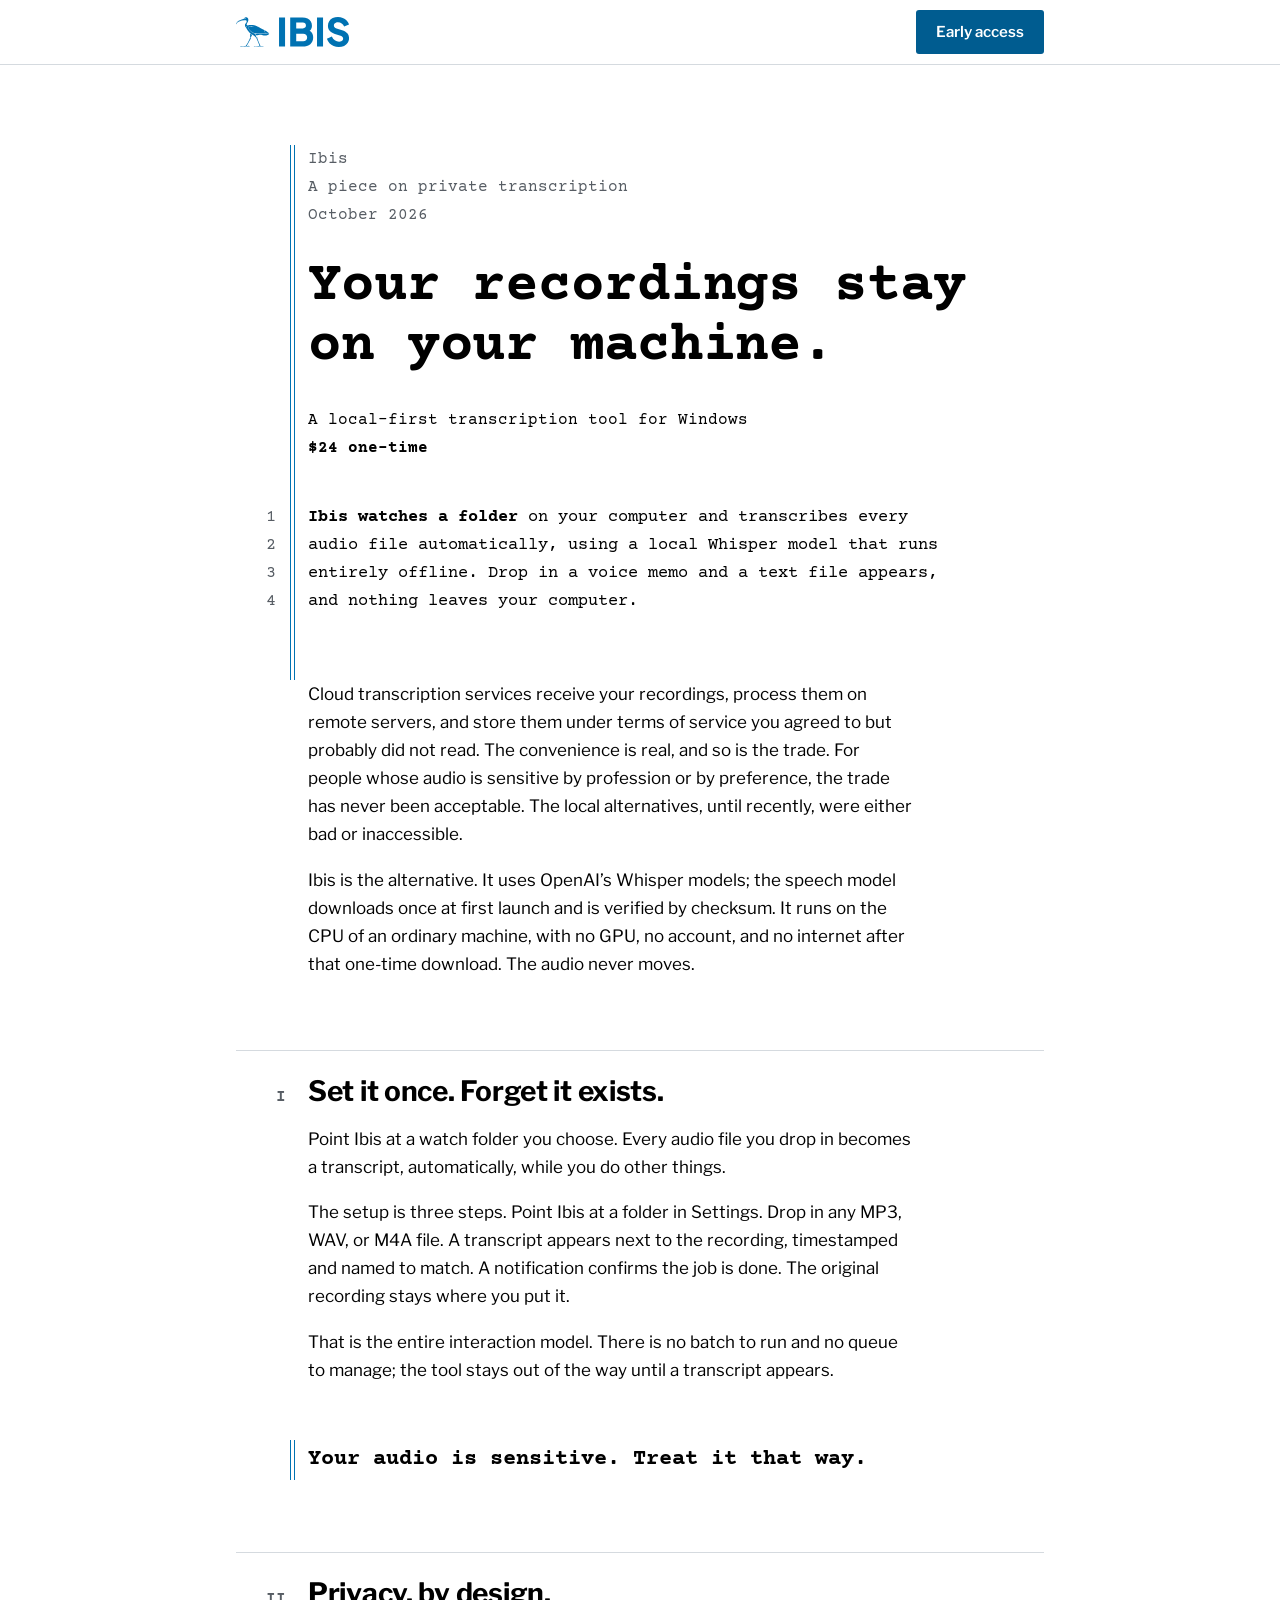
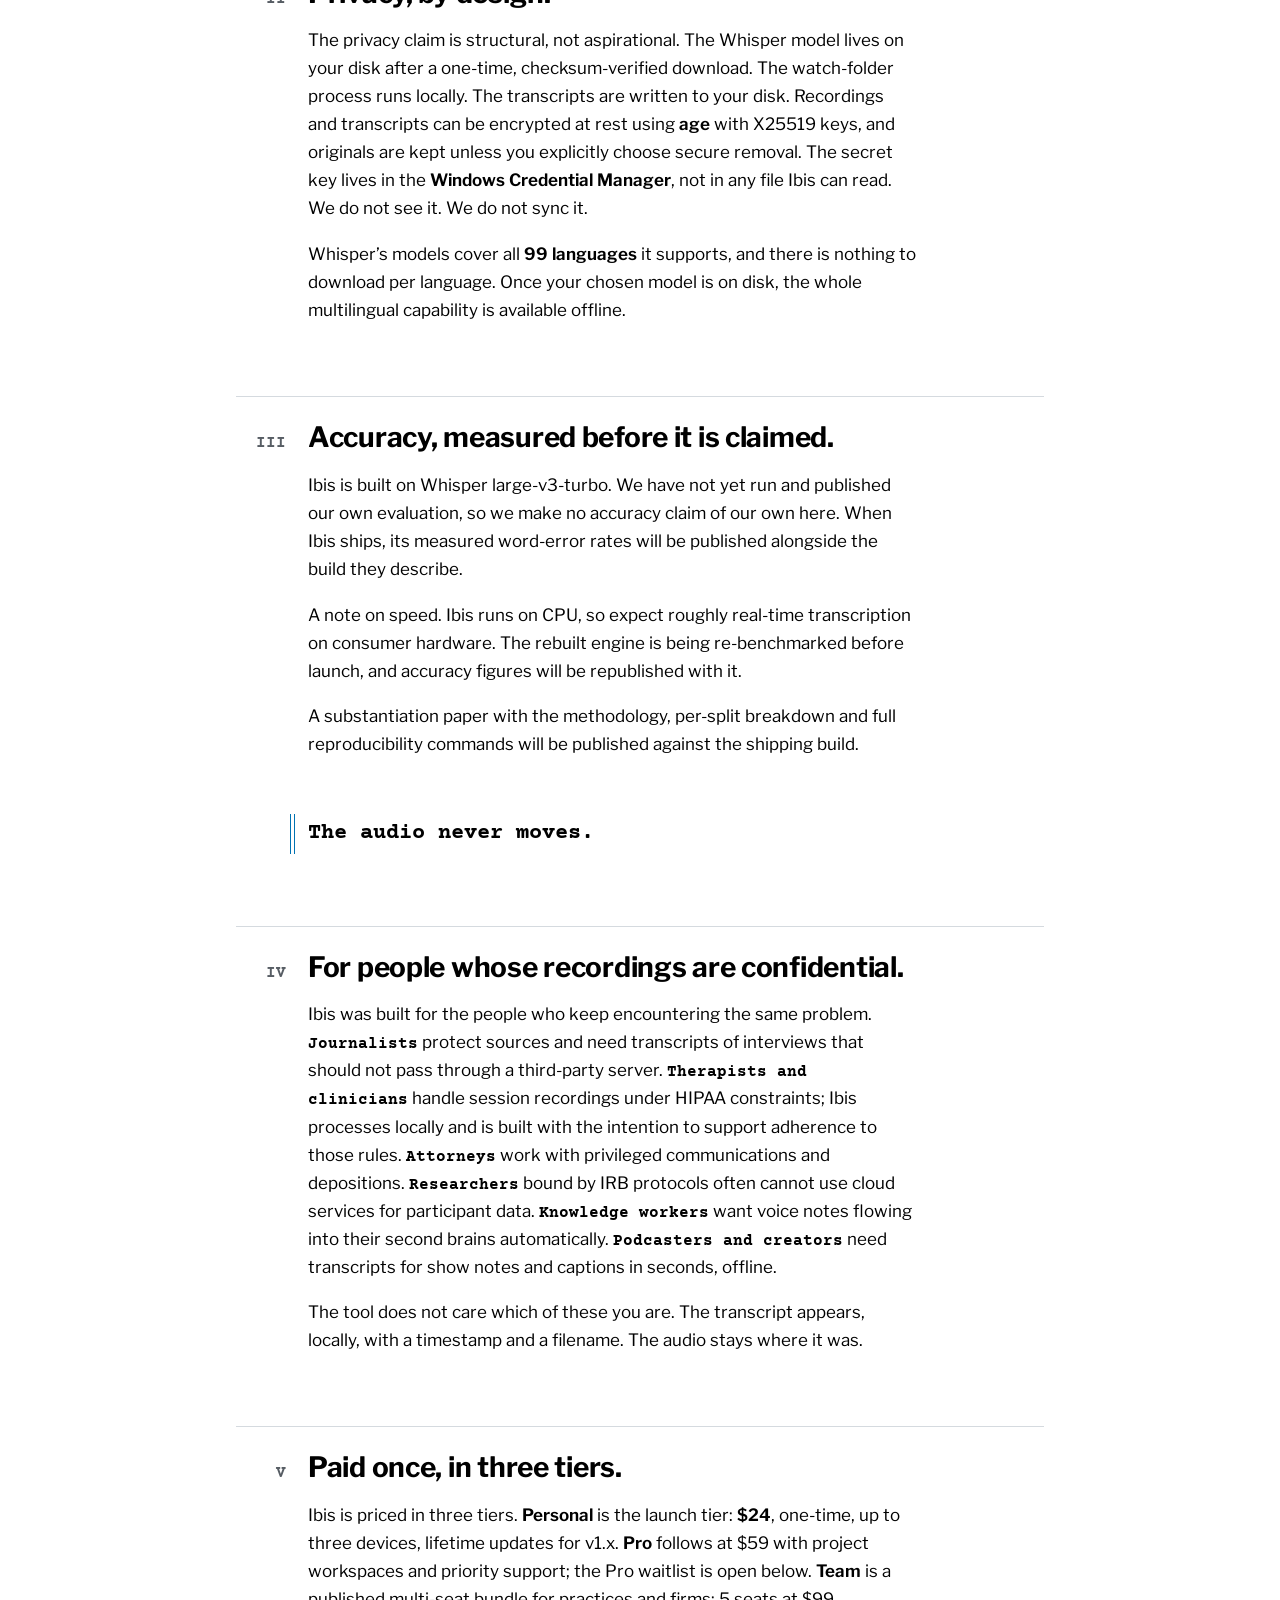
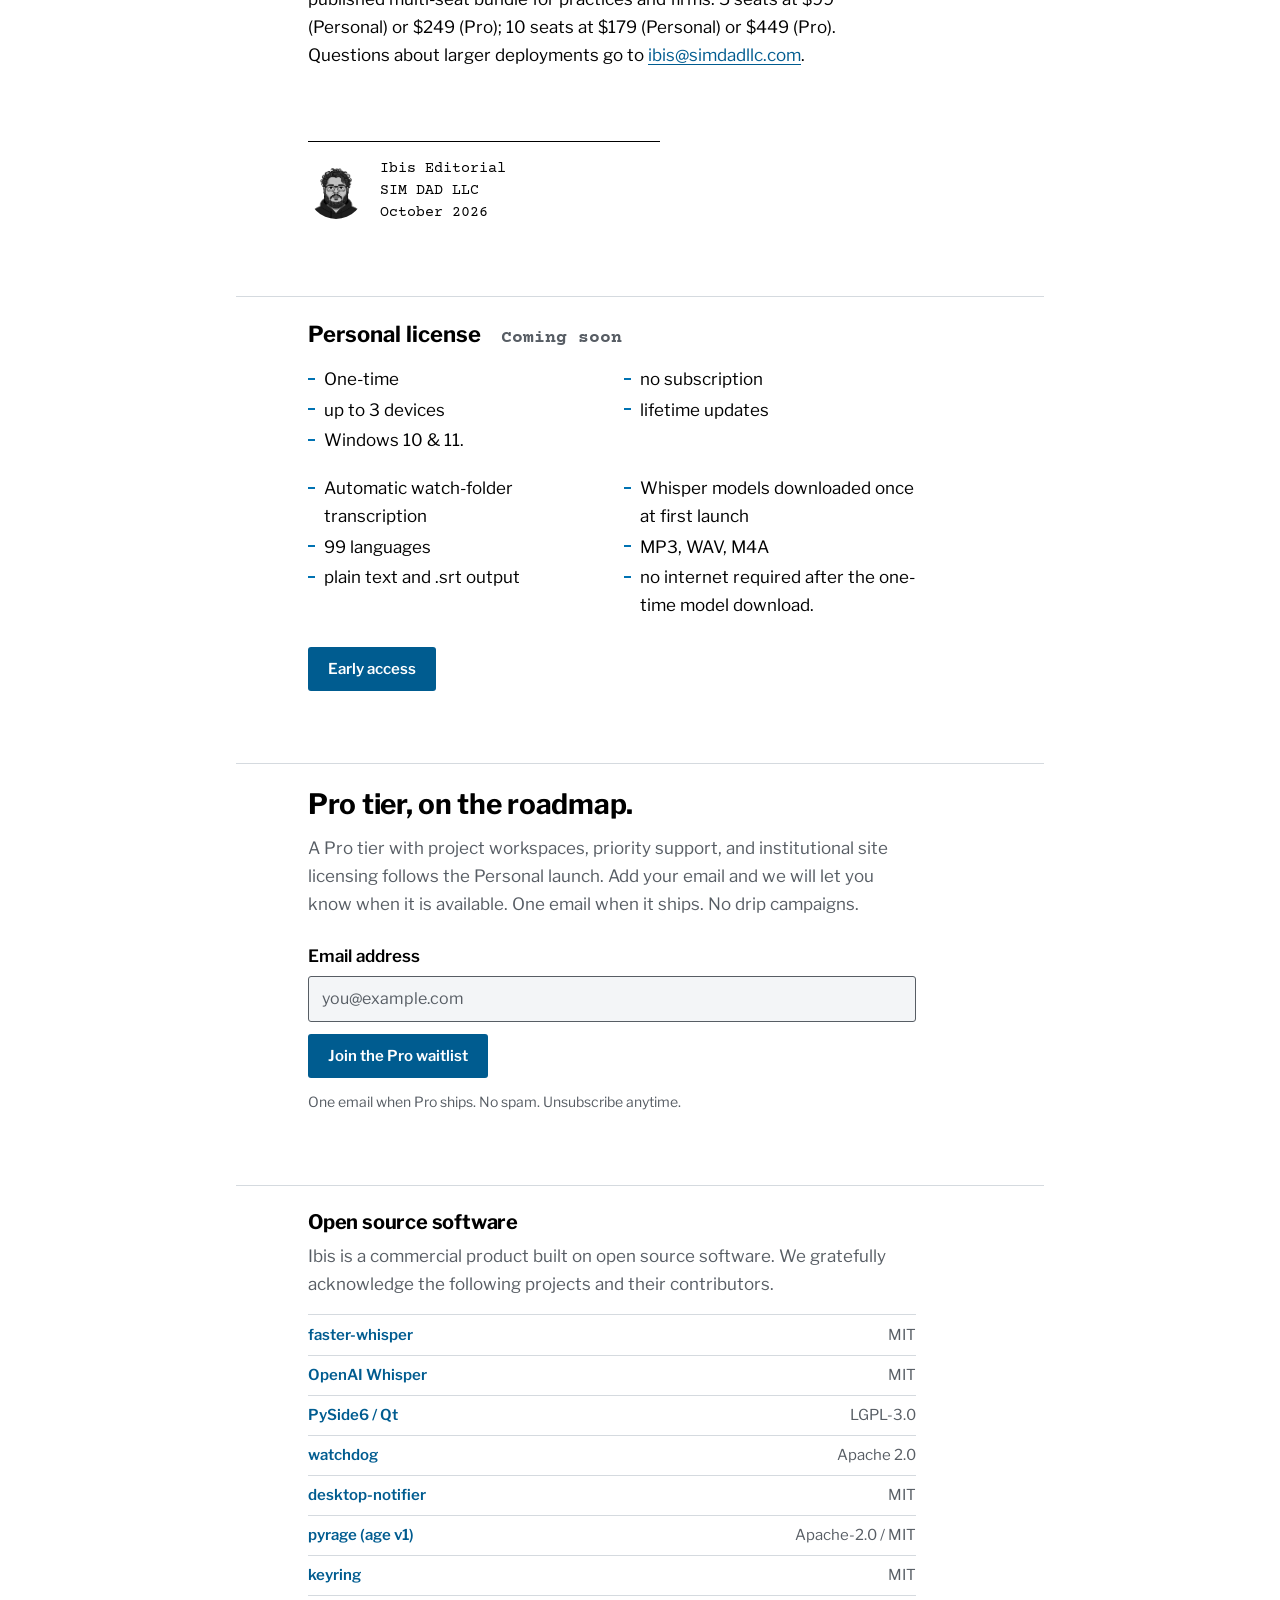
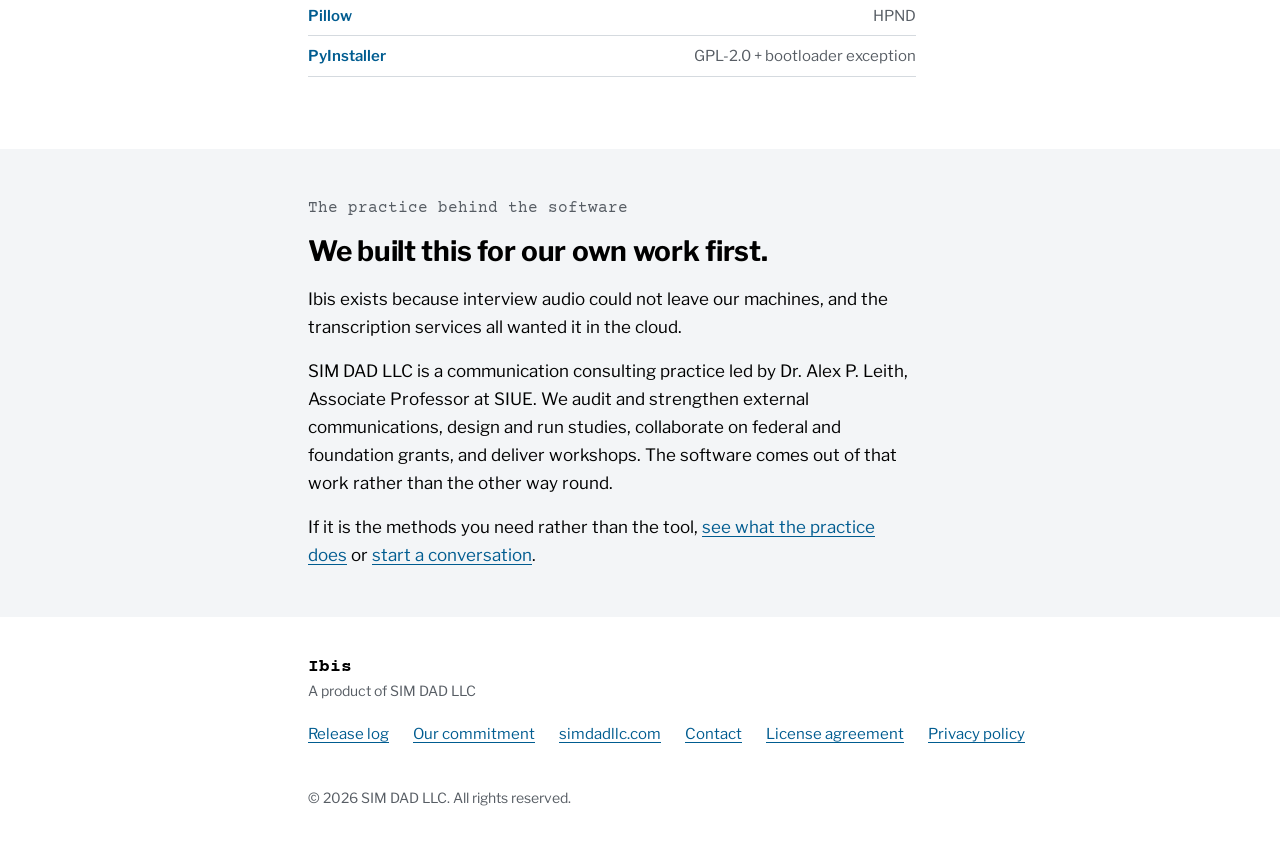
==== commit 30e0da14: "Restyle against the 2026-10-15 design brief Brief: DESIGN-BRIEFS-2026-10-15.md section 3 (useibis.ap" ====
--- a/index.html
+++ b/index.html
@@ -17,7 +17,8 @@
   <meta name="twitter:image" content="https://useibis.app/img/social-share.png">
   <link rel="canonical" href="https://useibis.app/">
   <meta name="author" content="SIM DAD LLC">
-  <meta name="theme-color" content="#0072B2">
+  <meta name="theme-color" content="#FFFFFF" media="(prefers-color-scheme: light)">
+  <meta name="theme-color" content="#0E1216" media="(prefers-color-scheme: dark)">
   <script type="application/ld+json">
   {
     "@context": "https://schema.org",
@@ -40,724 +41,10 @@
     }
   }
   </script>
-  <link rel="preconnect" href="https://fonts.googleapis.com">
-  <link rel="preconnect" href="https://fonts.gstatic.com" crossorigin>
-  <link href="https://fonts.googleapis.com/css2?family=Plus+Jakarta+Sans:ital,wght@0,400;0,500;0,600;0,700;0,800;1,400&family=Source+Serif+4:ital,opsz,wght@0,8..60,400;0,8..60,500;0,8..60,600;0,8..60,700;1,8..60,400&display=swap" rel="stylesheet">
-
-  <style>
-    /* ─── TOKENS ─────────────────────────────────────────────────── */
-    :root {
-      --accent:    #0072B2;
-      --accent-h:  #005C90;
-      --accent-ink: #005C90; /* text-safe accent, 7.2:1 on white; --accent is for large display and fills */
-      --text:      #0F0F0F;
-      --muted:     #586070;
-      --bg:        #FFFFFF;
-      --surface:   #F7F7F8;
-      --border:    #E4E4E7;
-      --font:      'Plus Jakarta Sans', -apple-system, BlinkMacSystemFont, sans-serif;
-      --font-display: 'Source Serif 4', 'Source Serif Pro', 'Iowan Old Style', Georgia, serif;
-      --max-w:     1080px;
-      --radius:    8px;
-    }
-
-    @media (prefers-color-scheme: dark) {
-      :root {
-      /* #0072B2 is only 3.70:1 on the dark ground; this is 4.58:1. */
-      --accent: #1F83BB;
-        --accent-ink: #56B4E9;
-        --text:    #F4F4F5;
-        --muted:   #A1A1AA;
-        --bg:      #09090B;
-        --surface: #111113;
-        --border:  #27272A;
-      }
-    }
-
-    /* ─── RESET ──────────────────────────────────────────────────── */
-    *, *::before, *::after { box-sizing: border-box; margin: 0; padding: 0; }
-    html { scroll-behavior: smooth; }
-    body {
-      font-family: var(--font);
-      color: var(--text);
-      line-height: 1.6;
-      -webkit-font-smoothing: antialiased;
-      background-color: var(--bg);
-      background-image: url("data:image/svg+xml;utf8,<svg xmlns='http://www.w3.org/2000/svg' width='280' height='280'><filter id='n'><feTurbulence type='fractalNoise' baseFrequency='0.78' numOctaves='3' stitchTiles='stitch'/><feColorMatrix values='0 0 0 0 0 0 0 0 0 0 0 0 0 0 0 0 0 0 0.07 0'/></filter><rect width='100%25' height='100%25' filter='url(%23n)'/></svg>");
-      background-repeat: repeat;
-    }
-    img, video { max-width: 100%; display: block; }
-    a { color: inherit; text-decoration: none; }
-
-    /* ─── PAGE-LOAD REVEAL ───────────────────────────────────────── */
-    @keyframes fadeUp {
-      from { opacity: 0; transform: translateY(14px); }
-      to   { opacity: 1; transform: translateY(0); }
-    }
-    .hero-eyebrow, .hero h1, .hero-sub, .hero-actions, .hero-meta {
-      animation: fadeUp 0.75s cubic-bezier(0.2, 0.65, 0.3, 1) backwards;
-    }
-    .hero-eyebrow { animation-delay: 0.10s; }
-    .hero h1     { animation-delay: 0.22s; }
-    .hero-sub    { animation-delay: 0.44s; }
-    .hero-actions{ animation-delay: 0.60s; }
-    .hero-meta   { animation-delay: 0.74s; }
-    @media (prefers-reduced-motion: reduce) {
-      .hero-eyebrow, .hero h1, .hero-sub, .hero-actions, .hero-meta {
-        animation: none;
-      }
-    }
-
-    /* ─── LAYOUT ─────────────────────────────────────────────────── */
-    .container {
-      max-width: var(--max-w);
-      margin: 0 auto;
-      padding: 0 2rem;
-    }
-
-    /* ─── NAV ────────────────────────────────────────────────────── */
-    .nav {
-      position: sticky;
-      top: 0;
-      z-index: 100;
-      background: transparent;
-      border-bottom: 1px solid transparent;
-      transition: background 0.2s, border-color 0.2s;
-    }
-    .nav.scrolled {
-      background: var(--bg);
-      border-color: var(--border);
-    }
-    .nav-inner {
-      max-width: var(--max-w);
-      margin: 0 auto;
-      padding: 0 2rem;
-      height: 60px;
-      display: flex;
-      align-items: center;
-      justify-content: space-between;
-    }
-    .nav-brand { display: flex; align-items: center; }
-    .nav-wordmark { height: 36px; width: auto; display: block; }
-
-    /* ─── BUTTONS ────────────────────────────────────────────────── */
-    .btn {
-      display: inline-flex;
-      align-items: center;
-      gap: 0.3rem;
-      padding: 0.6rem 1.3rem;
-      border-radius: var(--radius);
-      font-family: var(--font);
-      font-size: 0.875rem;
-      font-weight: 600;
-      cursor: pointer;
-      border: 1.5px solid transparent;
-      transition: all 0.15s;
-      text-decoration: none;
-    }
-    .btn-primary   { background: var(--accent); color: #fff; border-color: var(--accent-ink); }
-    .btn-primary:hover { background: var(--accent-h); border-color: var(--accent-h); }
-    .btn-ghost     { background: transparent; color: var(--text); border-color: var(--border); }
-    .btn-ghost:hover { border-color: var(--accent-ink); color: var(--accent-ink); }
-    .btn-ghost-white { background: transparent; color: #fff; border-color: rgba(255,255,255,0.35); }
-    .btn-ghost-white:hover { border-color: #fff; }
-    .btn-ghost-dark { background: transparent; color: var(--text); border-color: var(--border); }
-    .btn-ghost-dark:hover { border-color: var(--accent); color: var(--accent); }
-    .btn-lg { padding: 0.8rem 1.75rem; font-size: 1rem; }
-    .btn-full { width: 100%; justify-content: center; }
-
-    /* ─── HERO ───────────────────────────────────────────────────── */
-    .hero {
-      padding: 7rem 0 5rem;
-      border-bottom: 1px solid var(--border);
-    }
-    .hero-inner {
-      max-width: var(--max-w);
-      margin: 0 auto;
-      padding: 0 2rem;
-    }
-    .hero-eyebrow {
-      display: inline-block;
-      font-size: 0.75rem;
-      font-weight: 700;
-      text-transform: uppercase;
-      letter-spacing: 0.1em;
-      color: var(--muted);
-      margin-bottom: 1.5rem;
-    }
-    .hero h1 {
-      font-family: var(--font-display);
-      font-size: clamp(3rem, 6.5vw, 5.25rem);
-      font-weight: 600;
-      line-height: 1.04;
-      letter-spacing: -0.025em;
-      max-width: 16ch;
-      margin-bottom: 1.5rem;
-    }
-    .hero-accent { color: var(--accent-ink); font-style: italic; font-weight: 500; }
-    .hero-sub {
-      font-size: 1.125rem;
-      color: var(--muted);
-      max-width: 52ch;
-      line-height: 1.65;
-      margin-bottom: 2.5rem;
-      font-weight: 400;
-    }
-    .hero-actions {
-      display: flex;
-      align-items: center;
-      gap: 0.75rem;
-      flex-wrap: wrap;
-    }
-    .hero-meta {
-      margin-top: 1.75rem;
-      font-size: 0.8rem;
-      color: var(--muted);
-    }
-    .hero-meta span { margin: 0 0.4rem; opacity: 0.4; }
-
-    /* ─── STATS STRIP ────────────────────────────────────────────── */
-    .stats-strip {
-      border-bottom: 1px solid var(--border);
-      padding: 2.75rem 0;
-    }
-    .stats-inner {
-      max-width: var(--max-w);
-      margin: 0 auto;
-      padding: 0 2rem;
-      display: grid;
-      grid-template-columns: repeat(4, 1fr);
-      gap: 2rem;
-    }
-    .stat-num {
-      font-family: var(--font-display);
-      font-size: 2.5rem;
-      font-weight: 600;
-      color: var(--accent-ink);
-      letter-spacing: -0.025em;
-      line-height: 1;
-    }
-    .stat-label {
-      font-size: 0.8rem;
-      color: var(--muted);
-      margin-top: 0.3rem;
-      font-weight: 500;
-    }
-
-    /* ─── DEMO ───────────────────────────────────────────────────── */
-    .demo-section {
-      padding: 4rem 0;
-      border-bottom: 1px solid var(--border);
-    }
-    .demo-inner {
-      max-width: var(--max-w);
-      margin: 0 auto;
-      padding: 0 2rem;
-    }
-    .demo-video {
-      width: 100%;
-      border-radius: 10px;
-      border: 1px solid var(--border);
-      display: block;
-    }
-
-    /* ─── SECTIONS ───────────────────────────────────────────────── */
-    .section       { padding: 6rem 0; border-bottom: 1px solid var(--border); }
-    .section-alt   { padding: 6rem 0; background: var(--surface); border-bottom: 1px solid var(--border); }
-    .section-dark  { padding: 6rem 0; background: #0F0F0F; color: #FFFFFF; }
-    @media (prefers-color-scheme: dark) {
-      .section-dark { background: #1C1C1E; }
-    }
-
-    .eyebrow {
-      display: block;
-      font-size: 0.72rem;
-      font-weight: 700;
-      text-transform: uppercase;
-      letter-spacing: 0.12em;
-      color: var(--accent-ink);
-      margin-bottom: 1rem;
-    }
-    .section-dark .eyebrow { color: rgba(255,255,255,0.45); }
-
-    h2 {
-      font-family: var(--font-display);
-      font-size: clamp(1.85rem, 3.7vw, 2.75rem);
-      font-weight: 600;
-      line-height: 1.12;
-      letter-spacing: -0.02em;
-      margin-bottom: 1.25rem;
-    }
-    h2 em {
-      font-style: italic;
-      color: var(--accent-ink);
-      font-weight: 500;
-    }
-    .section-dark h2 { color: #fff; }
-    .section-dark h2 em { color: var(--accent); }
-
-    .section-sub {
-      font-size: 1.0625rem;
-      color: var(--muted);
-      max-width: 58ch;
-      line-height: 1.65;
-    }
-    .section-dark .section-sub { color: rgba(255,255,255,0.5); }
-
-    /* ─── HOW IT WORKS ───────────────────────────────────────────── */
-    .steps-grid {
-      display: grid;
-      grid-template-columns: repeat(3, 1fr);
-      gap: 2px;
-      margin-top: 3.5rem;
-      border: 1px solid var(--border);
-      border-radius: var(--radius);
-      overflow: hidden;
-    }
-    .step-cell {
-      padding: 2rem;
-      background: var(--bg);
-      border-right: 1px solid var(--border);
-    }
-    .step-cell:last-child { border-right: none; }
-    .step-num {
-      font-size: 2rem;
-      font-weight: 800;
-      color: var(--accent-ink);
-      letter-spacing: -0.04em;
-      line-height: 1;
-      margin-bottom: 1rem;
-    }
-    .step-cell h3 {
-      font-size: 0.9375rem;
-      font-weight: 700;
-      margin-bottom: 0.5rem;
-      letter-spacing: -0.01em;
-    }
-    .step-cell p {
-      font-size: 0.875rem;
-      color: var(--muted);
-      line-height: 1.65;
-    }
-
-    /* ─── PRIVACY / DARK ─────────────────────────────────────────── */
-    .privacy-list {
-      margin-top: 2.5rem;
-      display: grid;
-      grid-template-columns: 1fr 1fr;
-      gap: 2rem;
-    }
-    .privacy-item h4 {
-      font-size: 0.9375rem;
-      font-weight: 700;
-      color: #fff;
-      margin-bottom: 0.4rem;
-    }
-    .privacy-item p {
-      font-size: 0.875rem;
-      color: rgba(255,255,255,0.5);
-      line-height: 1.65;
-    }
-    .privacy-rule {
-      font-size: clamp(1.4rem, 2.5vw, 1.875rem);
-      font-weight: 800;
-      color: #fff;
-      letter-spacing: -0.025em;
-      line-height: 1.2;
-      max-width: 28ch;
-      margin-bottom: 2.5rem;
-    }
-    .privacy-rule em { color: var(--accent-ink); font-style: normal; }
-
-    /* ─── AUDIENCE ───────────────────────────────────────────────── */
-    .audience-grid {
-      display: grid;
-      grid-template-columns: repeat(3, 1fr);
-      gap: 0;
-      margin-top: 3.5rem;
-      border: 1px solid var(--border);
-      border-radius: var(--radius);
-      overflow: hidden;
-    }
-    .audience-cell {
-      padding: 1.75rem;
-      border-right: 1px solid var(--border);
-      border-bottom: 1px solid var(--border);
-    }
-    .audience-cell:nth-child(3n) { border-right: none; }
-    .audience-cell:nth-last-child(-n+3) { border-bottom: none; }
-    .audience-cell h3 {
-      font-size: 0.9375rem;
-      font-weight: 700;
-      margin-bottom: 0.4rem;
-      letter-spacing: -0.01em;
-    }
-    .audience-cell p {
-      font-size: 0.8375rem;
-      color: var(--muted);
-      line-height: 1.6;
-    }
-
-    /* ─── PRICING ────────────────────────────────────────────────── */
-    .pricing-grid {
-      display: grid;
-      grid-template-columns: repeat(3, 1fr);
-      gap: 1.25rem;
-      margin-top: 3.5rem;
-    }
-    .pricing-card {
-      border: 1px solid var(--border);
-      border-radius: var(--radius);
-      padding: 2rem;
-      position: relative;
-    }
-    .pricing-card.featured {
-      border-color: var(--accent-ink);
-    }
-    .tier-badge {
-      display: inline-block;
-      font-size: 0.7rem;
-      font-weight: 700;
-      text-transform: uppercase;
-      letter-spacing: 0.1em;
-      padding: 0.25rem 0.6rem;
-      border-radius: 100px;
-      margin-bottom: 1rem;
-    }
-    .tier-badge-accent  { background: var(--accent-ink); color: #fff; }
-    .tier-badge-surface { background: var(--surface); color: var(--muted); border: 1px solid var(--border); }
-    .tier-name {
-      font-size: 0.8125rem;
-      font-weight: 700;
-      text-transform: uppercase;
-      letter-spacing: 0.1em;
-      color: var(--muted);
-      margin-bottom: 0.4rem;
-    }
-    .tier-price {
-      font-size: 2.5rem;
-      font-weight: 800;
-      letter-spacing: -0.04em;
-      line-height: 1;
-      margin-bottom: 0.25rem;
-    }
-    .tier-price sup { font-size: 1.1rem; vertical-align: super; }
-    .tier-price-alt {
-      font-size: 1.25rem;
-      font-weight: 700;
-      letter-spacing: -0.02em;
-      margin-bottom: 0.25rem;
-    }
-    .tier-note {
-      font-size: 0.775rem;
-      color: var(--muted);
-      margin-bottom: 1.5rem;
-    }
-    .tier-features {
-      list-style: none;
-      margin-bottom: 1.75rem;
-    }
-    .tier-features li {
-      font-size: 0.8375rem;
-      color: var(--muted);
-      padding: 0.45rem 0;
-      border-top: 1px solid var(--border);
-      display: flex;
-      align-items: baseline;
-      gap: 0.5rem;
-    }
-    .tier-features li::before {
-      content: '✓';
-      color: var(--accent-ink);
-      font-size: 0.7rem;
-      font-weight: 800;
-      flex-shrink: 0;
-    }
-    .tier-features li.dimmed { opacity: 0.5; }
-    .tier-features li.dimmed::before { content: '◦'; }
-
-    /* ─── WAITLIST ───────────────────────────────────────────────── */
-    .waitlist-wrap { max-width: 520px; }
-    .wl-form {
-      margin-top: 2rem;
-      display: flex;
-      flex-direction: column;
-      gap: 1rem;
-    }
-    .wl-field { display: flex; flex-direction: column; gap: 0.4rem; }
-    .wl-field label { font-size: 0.8125rem; font-weight: 600; }
-    .wl-field label span { font-weight: 400; color: var(--muted); }
-    .wl-field input[type="email"] {
-      width: 100%;
-      padding: 0.75rem 1rem;
-      font-family: var(--font);
-      font-size: 0.9375rem;
-      background: var(--bg);
-      color: var(--text);
-      border: 1.5px solid var(--border);
-      border-radius: var(--radius);
-      transition: border-color 0.15s;
-    }
-    .wl-field input[type="email"]:focus { outline: none; border-color: var(--accent-ink); }
-    .wl-field input::placeholder { color: var(--muted); }
-    .wl-submit {
-      width: 100%;
-      padding: 0.875rem;
-      background: var(--accent);
-      color: #fff;
-      border: none;
-      border-radius: var(--radius);
-      font-family: var(--font);
-      font-size: 0.9375rem;
-      font-weight: 700;
-      cursor: pointer;
-      transition: background 0.15s;
-    }
-    .wl-submit:hover:not(:disabled) { background: var(--accent-h); }
-    .wl-submit:disabled { opacity: 0.55; cursor: not-allowed; }
-    .wl-fine { font-size: 0.775rem; color: var(--muted); }
-    .wl-success {
-      display: none;
-      padding: 1.5rem;
-      border: 1px solid var(--border);
-      border-radius: var(--radius);
-      background: var(--surface);
-    }
-    .wl-success.visible { display: block; }
-    .wl-success h3 { font-size: 1.05rem; font-weight: 700; margin-bottom: 0.35rem; }
-    .wl-success p  { font-size: 0.875rem; color: var(--muted); }
-    .wl-error { display: none; font-size: 0.8125rem; color: #dc2626; }
-    .wl-error.visible { display: block; }
-
-    /* ─── FOOTER ─────────────────────────────────────────────────── */
-    .footer {
-      padding: 3rem 0 2.5rem;
-      border-top: 1px solid var(--border);
-    }
-    .footer-inner {
-      max-width: var(--max-w);
-      margin: 0 auto;
-      padding: 0 2rem;
-      display: flex;
-      align-items: center;
-      justify-content: space-between;
-      flex-wrap: wrap;
-      gap: 1.5rem;
-    }
-    .footer-brand { font-weight: 800; font-size: 1rem; letter-spacing: -0.02em; }
-    .footer-sub   { font-size: 0.775rem; color: var(--muted); margin-top: 2px; }
-    .footer-links { display: flex; gap: 1.75rem; align-items: center; flex-wrap: wrap; }
-    .footer-links a { font-size: 0.8125rem; color: var(--muted); transition: color 0.15s; }
-    .footer-links a:hover { color: var(--text); }
-    .footer-copy {
-      max-width: var(--max-w);
-      margin: 1.5rem auto 0;
-      padding: 1.5rem 2rem 0;
-      border-top: 1px solid var(--border);
-      font-size: 0.75rem;
-      color: var(--muted);
-    }
-
-    /* ─── FOCUS ──────────────────────────────────────────────────── */
-    :focus-visible { outline: 2px solid var(--accent); outline-offset: 3px; border-radius: 3px; }
-
-    /* ─── RESPONSIVE ─────────────────────────────────────────────── */
-    @media (max-width: 900px) {
-      .pricing-grid { grid-template-columns: 1fr; max-width: 420px; }
-      .steps-grid   { grid-template-columns: 1fr; }
-      .step-cell    { border-right: none; border-bottom: 1px solid var(--border); }
-      .step-cell:last-child { border-bottom: none; }
-      .audience-grid { grid-template-columns: 1fr 1fr; }
-      .audience-cell:nth-child(3n) { border-right: 1px solid var(--border); }
-      .audience-cell:nth-child(2n) { border-right: none; }
-      .privacy-list  { grid-template-columns: 1fr; }
-    }
-    @media (max-width: 768px) {
-      .hero        { padding: 5.5rem 0 4rem; }
-      .stats-inner { grid-template-columns: repeat(2, 1fr); }
-      .section     { padding: 4.5rem 0; }
-      .section-alt { padding: 4.5rem 0; }
-      .section-dark { padding: 4.5rem 0; }
-      .audience-grid { grid-template-columns: 1fr; }
-      .audience-cell { border-right: none; }
-      .audience-cell:nth-last-child(-n+3) { border-bottom: 1px solid var(--border); }
-      .audience-cell:last-child { border-bottom: none; }
-    }
-    @media (max-width: 480px) {
-      .hero h1 { font-size: 2.6rem; }
-      .hero-actions .btn { width: 100%; justify-content: center; }
-      .stats-inner { grid-template-columns: 1fr 1fr; gap: 1.5rem; }
-    }
-    /* ═══ MANUSCRIPT LAYOUT: the page is a longform article ═══ */
-    .manuscript { max-width: 720px; margin: 0 auto; padding: 0 2rem; font-family: var(--font-display); color: var(--text); }
-    .manuscript p { font-size: 1.1875rem; line-height: 1.7; margin: 0 0 1.4rem; color: var(--text); }
-    .manuscript em { font-style: italic; }
-    .manuscript strong { font-weight: 600; color: var(--accent-ink); font-style: italic; }
-    .manuscript a { color: var(--accent-ink); border-bottom: 1px solid var(--border); transition: border-color 0.15s; }
-    .manuscript a:hover { border-color: var(--accent-ink); }
-
-    .issue-marker {
-      max-width: 720px; margin: 4rem auto 3rem; padding: 0 2rem;
-      display: flex; align-items: center; gap: 1.25rem;
-      font-family: var(--font); font-size: 0.7rem; font-weight: 700;
-      letter-spacing: 0.18em; text-transform: uppercase; color: var(--muted);
-    }
-    .issue-marker::before, .issue-marker::after {
-      content: ""; flex: 1; height: 1px; background: var(--border);
-    }
-
-    .opening {
-      max-width: 720px; margin: 0 auto 3.5rem; padding: 0 2rem; text-align: center;
-    }
-    .opening h1 {
-      font-family: var(--font-display); font-size: clamp(3rem, 8vw, 6.25rem);
-      font-weight: 500; line-height: 0.98; letter-spacing: -0.035em;
-      margin: 0; color: var(--text);
-    }
-    .opening h1 em {
-      font-style: italic; font-weight: 400; color: var(--accent-ink);
-    }
-    .opening .byline {
-      font-family: var(--font); font-size: 0.78rem; letter-spacing: 0.1em;
-      text-transform: uppercase; color: var(--muted); margin-top: 2rem;
-    }
-
-    .lede {
-      font-size: 1.3125rem !important; line-height: 1.55 !important; margin-bottom: 2rem !important;
-    }
-    .lede::first-letter {
-      font-family: var(--font-display);
-      float: left; font-size: 5.6em; line-height: 0.85;
-      padding: 0.05em 0.12em 0 0;
-      font-weight: 600; color: var(--accent-ink); font-style: italic;
-    }
-    .lede-opener { font-variant: small-caps; letter-spacing: 0.05em; font-weight: 500; }
-
-    .section-marker {
-      max-width: 720px; margin: 4.5rem auto 1.5rem; padding: 0 2rem; text-align: center;
-    }
-    .section-marker .numeral {
-      font-family: var(--font-display); font-size: 1.4rem; font-weight: 500; font-style: italic;
-      color: var(--accent-ink); letter-spacing: 0.12em;
-      display: inline-block; padding: 0 1.5rem; position: relative;
-    }
-    .section-marker .numeral::before, .section-marker .numeral::after {
-      content: ""; position: absolute; top: 50%; width: 3rem; height: 1px; background: var(--border);
-    }
-    .section-marker .numeral::before { right: 100%; }
-    .section-marker .numeral::after  { left: 100%; }
-    .section-marker .heading {
-      font-family: var(--font-display); font-size: 1.875rem; font-weight: 600;
-      letter-spacing: -0.015em; line-height: 1.2; margin-top: 0.75rem; color: var(--text);
-    }
-    .section-marker .heading em { font-style: italic; color: var(--accent-ink); font-weight: 500; }
-
-    .pull-quote {
-      max-width: 720px; margin: 3.5rem auto; padding: 2rem 2rem 2rem 3.5rem;
-      font-family: var(--font-display); font-size: clamp(1.5rem, 3.2vw, 2.1rem);
-      font-style: italic; font-weight: 500; line-height: 1.3; letter-spacing: -0.015em;
-      color: var(--accent-ink); border-left: 3px solid var(--accent); position: relative;
-    }
-    .pull-quote::before {
-      content: "“"; position: absolute; left: 1.2rem; top: 0.5rem;
-      font-size: 4rem; color: var(--accent-ink); opacity: 0.35; line-height: 1;
-      font-family: var(--font-display);
-    }
-
-    .ornament {
-      max-width: 720px; margin: 3.5rem auto 1.5rem; padding: 0 2rem; text-align: center;
-      font-family: var(--font-display); font-size: 1.5rem; color: var(--accent-ink); opacity: 0.5;
-    }
-    .signature {
-      max-width: 720px; margin: 0 auto 5rem; padding: 0 2rem;
-      font-family: var(--font); font-size: 0.78rem;
-      letter-spacing: 0.1em; text-transform: uppercase; color: var(--muted); text-align: center;
-    }
-    .signature-avatar {
-      width: 36px; height: 36px; border-radius: 50%;
-      display: inline-block; vertical-align: middle; margin-right: 0.85rem;
-      border: 1px solid var(--border); object-fit: cover;
-    }
-
-    .colophon { max-width: 720px; margin: 6rem auto 4rem; padding: 3rem 2rem 0; border-top: 1px solid var(--border); }
-    .colophon-row {
-      display: flex; align-items: baseline; justify-content: space-between;
-      flex-wrap: wrap; gap: 1.5rem; margin-bottom: 1rem;
-    }
-    .colophon-label {
-      font-family: var(--font); font-size: 0.72rem; letter-spacing: 0.12em;
-      text-transform: uppercase; color: var(--muted);
-    }
-    .colophon-price {
-      font-family: var(--font-display); font-size: 2.25rem; font-weight: 600;
-      color: var(--accent-ink); letter-spacing: -0.02em;
-    }
-    .colophon-price sup { font-size: 1.2rem; vertical-align: super; padding-right: 0.1em; }
-    .colophon p {
-      font-family: var(--font); font-size: 0.875rem; color: var(--muted);
-      line-height: 1.7; margin-bottom: 0.5rem;
-    }
-    .colophon-buy {
-      display: inline-block; margin-top: 1.25rem;
-      font-family: var(--font); font-size: 0.95rem; font-weight: 600;
-      color: var(--accent-ink); border-bottom: 1.5px solid var(--accent);
-      padding-bottom: 1px; transition: opacity 0.15s;
-    }
-    .colophon-buy:hover { opacity: 0.75; }
-
-    .end-waitlist { max-width: 720px; margin: 0 auto 5rem; padding: 0 2rem; }
-    .end-waitlist .heading {
-      font-family: var(--font-display); font-size: 2rem; font-weight: 600;
-      letter-spacing: -0.02em; margin-bottom: 0.75rem;
-    }
-    .end-waitlist .heading em { font-style: italic; color: var(--accent-ink); font-weight: 500; }
-
-    @media (max-width: 720px) {
-      .opening h1 { font-size: clamp(2.4rem, 11vw, 3.5rem); }
-      .lede::first-letter { font-size: 4em; }
-      .pull-quote { padding: 1.5rem 1.5rem 1.5rem 2.5rem; }
-      .pull-quote::before { left: 0.8rem; top: 0.4rem; font-size: 3rem; }
-      .section-marker .numeral::before, .section-marker .numeral::after { width: 1.5rem; }
-    }
-
-    /* ─── OPEN SOURCE ATTRIBUTION ────────────────────────────── */
-    .oss-section { padding: 3rem 0; border-top: 1px solid var(--border); background: var(--surface); }
-    .oss-heading { font-size: 0.72rem; font-weight: 700; text-transform: uppercase; letter-spacing: 0.12em; color: var(--muted); margin-bottom: 0.6rem; }
-    .oss-sub { font-size: 0.8125rem; color: var(--muted); margin-bottom: 1.25rem; line-height: 1.6; max-width: 64ch; }
-    .oss-grid { display: flex; flex-wrap: wrap; gap: 0.45rem; }
-    .oss-item {
-      display: inline-flex; align-items: center; gap: 0.4rem;
-      padding: 0.25rem 0.7rem; border: 1px solid var(--border); border-radius: 100px;
-      font-size: 0.775rem; color: var(--muted); text-decoration: none;
-      transition: color 0.15s, border-color 0.15s;
-    }
-    .oss-item:hover { color: var(--text); border-color: var(--muted); }
-    .oss-item-name { font-weight: 600; color: var(--text); }
-  
-    /* The practice behind the product. Quiet by design: it should read as provenance,
-       not as an advertisement interrupting the product page. */
-    .practice { background: var(--surface); border-top: 1px solid var(--border);
-                border-bottom: 1px solid var(--border); padding: 3.5rem 1.25rem; }
-    .practice-inner { max-width: 680px; margin: 0 auto; }
-    .practice-eyebrow { font-size: .78rem; letter-spacing: .09em; text-transform: uppercase;
-                        color: var(--muted); margin: 0 0 .6rem; }
-    .practice h2 { font-size: 1.5rem; line-height: 1.25; margin: 0 0 1rem; }
-    .practice p { color: var(--text); margin: 0 0 1rem; }
-    .practice-cta { color: var(--muted); }
-    .practice-cta a { color: var(--accent-ink); text-decoration: underline; text-underline-offset: 2px; }
-    .practice-cta a:hover { text-decoration-thickness: 2px; }
-    /* 5:1 floor: the small tracked labels measure below the floor in the muted gray even at 6.3:1 declared,
-       so they take a darker ink in light mode and keep the muted token in dark mode. */
-    .issue-marker, .opening .byline, .colophon-label { color: #4B5563; }
-    @media (prefers-color-scheme: dark) {
-      .issue-marker, .opening .byline, .colophon-label { color: var(--muted); }
-      /* dark mode: the bright accent carries the button, so the label goes dark */
-      .btn-primary, .wl-submit { background: var(--accent-ink); color: #09090B; border-color: var(--accent-ink); }
-      .btn-primary:hover, .wl-submit:hover:not(:disabled) { background: var(--accent-ink); filter: brightness(1.08); }
-    }
-</style>
+  <link rel="preload" href="/fonts/courier-prime-latin-700-normal.woff2" as="font" type="font/woff2" crossorigin>
+  <link rel="stylesheet" href="/css/site.css">
 </head>
-<body>
+<body class="home">
 
   <!-- NAV -->
   <nav class="nav" id="nav">
@@ -773,21 +60,16 @@
   </nav>
 
 
-  <!-- ISSUE MARKER -->
-  <div class="issue-marker">Ibis &middot; A piece on private transcription &middot; October 2026</div>
-
-
-  <!-- OPENING -->
-  <header class="opening">
-    <h1>Your recordings stay<br>on <em>your machine</em>.</h1>
-    <div class="byline">A local-first transcription tool for Windows &middot; $24 one-time</div>
+  <!-- THE TRANSCRIPT PAGE -->
+  <main class="sheet" id="main">
+  <header class="transcript">
+    <p class="caption"><span>Ibis</span> <span>A piece on private transcription</span> <span>October 2026</span></p>
+    <h1>Your recordings stay <br>on your machine.</h1>
+    <p class="byline"><span>A local-first transcription tool for Windows</span> <span>$24 one-time</span></p>
+    <p class="lede numbered"><span class="lede-opener">Ibis watches a folder</span> on your computer and transcribes every audio file automatically, using a local Whisper model that runs entirely offline. Drop in a voice memo and a text file appears, and nothing leaves your computer.</p>
   </header>
 
-
-  <!-- LEDE -->
-  <article class="manuscript">
-    <p class="lede"><span class="lede-opener">Ibis watches a folder</span> on your computer and transcribes every audio file automatically, using a local Whisper model that runs entirely offline. Drop in a voice memo and a text file appears, and nothing leaves your computer.</p>
-
+  <article class="manuscript">
     <p>Cloud transcription services receive your recordings, process them on remote servers, and store them under terms of service you agreed to but probably did not read. The convenience is real, and so is the trade. For people whose audio is sensitive by profession or by preference, the trade has never been acceptable. The local alternatives, until recently, were either bad or inaccessible.</p>
 
     <p>Ibis is the alternative. It uses OpenAI&rsquo;s Whisper models; the speech model downloads once at first launch and is verified by checksum. It runs on the CPU of an ordinary machine, with no GPU, no account, and no internet after that one-time download. The audio never moves.</p>
@@ -797,7 +79,7 @@
   <!-- SECTION I -->
   <div class="section-marker">
     <span class="numeral">I</span>
-    <div class="heading">Set it <em>once</em>. Forget it exists.</div>
+    <h2 class="heading">Set it once. Forget it exists.</h2>
   </div>
 
   <article class="manuscript" id="how-it-works">
@@ -810,13 +92,13 @@
 
 
   <!-- PULL QUOTE 1 -->
-  <blockquote class="pull-quote">Your audio is sensitive. Treat it that way.</blockquote>
+  <blockquote class="quoted-line">Your audio is sensitive. Treat it that way.</blockquote>
 
 
   <!-- SECTION II -->
   <div class="section-marker">
     <span class="numeral">II</span>
-    <div class="heading">Privacy, by <em>design</em>.</div>
+    <h2 class="heading">Privacy, by design.</h2>
   </div>
 
   <article class="manuscript">
@@ -829,7 +111,7 @@
   <!-- SECTION III -->
   <div class="section-marker">
     <span class="numeral">III</span>
-    <div class="heading"><em>Accuracy</em>, measured before it is claimed.</div>
+    <h2 class="heading">Accuracy, measured before it is claimed.</h2>
   </div>
 
   <article class="manuscript">
@@ -842,13 +124,13 @@
 
 
   <!-- PULL QUOTE 2 -->
-  <blockquote class="pull-quote">The audio never moves.</blockquote>
+  <blockquote class="quoted-line">The audio never moves.</blockquote>
 
 
   <!-- SECTION IV -->
   <div class="section-marker">
     <span class="numeral">IV</span>
-    <div class="heading">For people whose recordings are <em>confidential</em>.</div>
+    <h2 class="heading">For people whose recordings are confidential.</h2>
   </div>
 
   <article class="manuscript">
@@ -861,7 +143,7 @@
   <!-- SECTION V: ENDNOTE -->
   <div class="section-marker">
     <span class="numeral">V</span>
-    <div class="heading">Paid <em>once</em>, in three tiers.</div>
+    <h2 class="heading">Paid once, in three tiers.</h2>
   </div>
 
   <article class="manuscript">
@@ -869,21 +151,10 @@
   </article>
 
 
-  <!-- ORNAMENT + SIGNATURE -->
-  <div class="ornament" aria-hidden="true">
-    <svg xmlns="http://www.w3.org/2000/svg" viewBox="0 0 80 32" fill="currentColor" style="width:5em;height:2em;display:inline-block;vertical-align:middle;">
-      <rect x="6"  y="13" width="3" height="6"  rx="1"/>
-      <rect x="16" y="9"  width="3" height="14" rx="1"/>
-      <rect x="26" y="4"  width="3" height="24" rx="1"/>
-      <rect x="36" y="1"  width="3" height="30" rx="1"/>
-      <rect x="46" y="6"  width="3" height="20" rx="1"/>
-      <rect x="56" y="11" width="3" height="10" rx="1"/>
-      <rect x="66" y="14" width="3" height="4"  rx="1"/>
-    </svg>
-  </div>
+  <!-- SIGNATURE -->
   <div class="signature">
     <img src="img/headshot.png" alt="Alex P. Leith" class="signature-avatar" loading="lazy" decoding="async" width="96" height="96">
-    Ibis Editorial &middot; SIM DAD LLC &middot; October 2026
+    <span class="signature-lines"><span>Ibis Editorial</span> <span>SIM DAD LLC</span> <span>October 2026</span></span>
   </div>
 
 
@@ -893,16 +164,16 @@
       <span class="colophon-label">Personal license</span>
       <div class="colophon-price">Coming&nbsp;soon</div>
     </div>
-    <p>One-time &middot; no subscription &middot; up to 3 devices &middot; lifetime updates &middot; Windows 10 &amp; 11.</p>
-    <p>Automatic watch-folder transcription &middot; Whisper models downloaded once at first launch &middot; 99 languages &middot; MP3, WAV, M4A &middot; plain text and .srt output &middot; no internet required after the one-time model download.</p>
+    <ul class="spec"><li>One-time</li> <li>no subscription</li> <li>up to 3 devices</li> <li>lifetime updates</li> <li>Windows 10 &amp; 11.</li></ul>
+    <ul class="spec"><li>Automatic watch-folder transcription</li> <li>Whisper models downloaded once at first launch</li> <li>99 languages</li> <li>MP3, WAV, M4A</li> <li>plain text and .srt output</li> <li>no internet required after the one-time model download.</li></ul>
     <a href="/beta/" class="colophon-buy">Early access</a>
   </section>
 
 
   <!-- PRO WAITLIST (quiet end-block) -->
   <section class="end-waitlist" id="pro-waitlist">
-    <div class="heading">Pro tier, on the <em>roadmap</em>.</div>
-    <p style="font-family:var(--font);font-size:0.95rem;color:var(--muted);line-height:1.65;margin-bottom:2rem;">A Pro tier with project workspaces, priority support, and institutional site licensing follows the Personal launch. Add your email and we will let you know when it is available. One email when it ships. No drip campaigns.</p>
+    <h2 class="heading">Pro tier, on the roadmap.</h2>
+    <p class="end-sub">A Pro tier with project workspaces, priority support, and institutional site licensing follows the Personal launch. Add your email and we will let you know when it is available. One email when it ships. No drip campaigns.</p>
 
     <div class="wl-success" id="wl-success" role="status">
       <h3>You&rsquo;re on the Pro waitlist.</h3>
@@ -924,7 +195,7 @@
   <!-- OPEN SOURCE ATTRIBUTION -->
   <div class="oss-section">
     <div class="container">
-      <p class="oss-heading">Open source software</p>
+      <h2 class="oss-heading">Open source software</h2>
       <p class="oss-sub">Ibis is a commercial product built on open source software. We gratefully acknowledge the following projects and their contributors.</p>
       <div class="oss-grid">
         <a class="oss-item" href="https://github.com/SYSTRAN/faster-whisper" target="_blank" rel="noopener"><span class="oss-item-name">faster-whisper</span><span>MIT</span></a>
@@ -940,6 +211,8 @@
     </div>
   </div>
 
+
+  </main>
 
   <!-- FOOTER -->
   
--- a/css/site.css
+++ b/css/site.css
@@ -0,0 +1,387 @@
+/* useibis.app: one stylesheet for every page.
+   The page is a transcript: a fixed left gutter (the court reporter's line-number column) runs the
+   whole page behind a double margin rule, the transcript passages are set in Courier Prime, and the
+   running text is Libre Franklin. Plan and brief trace:
+   C:/pythia/work/restyle-2026-10/plans/ibis-web.md and the commit message. */
+
+/* ── Fonts (self-hosted, SIL OFL 1.1; see /fonts/README.txt) ─────────────────── */
+@font-face {
+  font-family: "Courier Prime";
+  src: url("/fonts/courier-prime-latin-400-normal.woff2") format("woff2");
+  font-weight: 400; font-style: normal; font-display: swap;
+}
+@font-face {
+  font-family: "Courier Prime";
+  src: url("/fonts/courier-prime-latin-700-normal.woff2") format("woff2");
+  font-weight: 700; font-style: normal; font-display: swap;
+}
+@font-face {
+  font-family: "Courier Prime";
+  src: url("/fonts/courier-prime-latin-400-italic.woff2") format("woff2");
+  font-weight: 400; font-style: italic; font-display: swap;
+}
+@font-face {
+  font-family: "Libre Franklin";
+  src: url("/fonts/libre-franklin-latin-wght-normal.woff2") format("woff2");
+  font-weight: 100 900; font-style: normal; font-display: swap;
+}
+@font-face {
+  font-family: "Libre Franklin";
+  src: url("/fonts/libre-franklin-latin-wght-italic.woff2") format("woff2");
+  font-weight: 100 900; font-style: italic; font-display: swap;
+}
+
+/* ── Tokens ─────────────────────────────────────────────────────────────────── */
+:root {
+  color-scheme: light dark;
+  --paper:  #FFFFFF;   /* the deposition page */
+  --ink:    #000000;   /* typewritten transcript ink */
+  --gutter: #575D64;   /* margin line numbers, muted text */
+  --rule:   #0072B2;   /* the pleading-paper margin rule: the one accent */
+  --link:   #005C90;   /* text-safe form of the accent */
+  --field:  #F3F5F7;   /* form fields, the practice block */
+  --line:   #D5DADF;   /* section separators */
+  --error:  #B3261E;
+
+  --type:   "Courier Prime", "Courier New", Courier, monospace;
+  --sans:   "Libre Franklin", "Franklin Gothic Medium", "Segoe UI", Arial, sans-serif;
+
+  --pad:    clamp(1rem, 4vw, 2.5rem);
+  --gut:    4.5rem;          /* line-number column */
+  --measure: 38rem;          /* about 70 characters of Franklin at 17px */
+  --wide:   46rem;           /* the transcript page and the headline */
+  --lh:     1.75rem;         /* the transcript line pitch */
+}
+@media (prefers-color-scheme: dark) {
+  :root {
+    --paper:  #0E1216;
+    --ink:    #ECEEF0;
+    --gutter: #A3AAB2;
+    --rule:   #3D9BD4;
+    --link:   #7CC4F0;
+    --field:  #171C21;
+    --line:   #2C343C;
+    --error:  #FF8A80;
+  }
+}
+@media (max-width: 640px) {
+  :root { --gut: 2.25rem; --lh: 1.6rem; }
+}
+
+/* ── Base ───────────────────────────────────────────────────────────────────── */
+*, *::before, *::after { box-sizing: border-box; }
+html { -webkit-text-size-adjust: 100%; }
+body {
+  margin: 0;
+  background: var(--paper);
+  color: var(--ink);
+  font: 400 1.0625rem/1.65 var(--sans);
+  -webkit-font-smoothing: antialiased;
+}
+img, video { max-width: 100%; height: auto; display: block; }
+a { color: var(--link); text-decoration: underline; text-decoration-thickness: 1px;
+    text-underline-offset: 0.18em; }
+a:hover { text-decoration-thickness: 2px; }
+:focus-visible { outline: 3px solid var(--rule); outline-offset: 3px; border-radius: 2px; }
+strong { font-weight: 650; }
+p, ul, ol, h1, h2, h3, blockquote, table { margin: 0; }
+
+/* Every block sits in the same grid: gutter, double rule, text. */
+.sheet {
+  max-width: calc(var(--gut) + var(--wide) + 2 * var(--pad));
+  margin: 0 auto;
+  padding: 0 var(--pad);
+}
+.col { padding-left: var(--gut); }
+.col > * { max-width: var(--measure); }
+
+.skip { position: absolute; left: -9999px; }
+.skip:focus { position: fixed; left: 1rem; top: 1rem; z-index: 10; padding: 0.75rem 1rem;
+  background: var(--paper); color: var(--ink); border: 2px solid var(--rule); }
+
+/* ── Masthead bar (all pages) ───────────────────────────────────────────────── */
+.nav, body > nav {
+  border-bottom: 1px solid var(--line);
+}
+.nav-inner {
+  max-width: calc(var(--gut) + var(--wide) + 2 * var(--pad));
+  margin: 0 auto;
+  padding: 0 var(--pad);
+  min-height: 4rem;
+  display: flex; align-items: center; justify-content: space-between; gap: 1rem;
+}
+.nav-brand { display: flex; align-items: center; color: var(--ink); text-decoration: none;
+  font: 700 1.25rem/1 var(--type); }
+.nav-wordmark { height: 30px; width: auto; }
+.nav-back { font-size: 0.9375rem; color: var(--link); }
+
+/* Buttons: one shape, square-shouldered like a form field. */
+.btn, .colophon-buy, .wl-submit, .form-page button {
+  display: inline-flex; align-items: center; justify-content: center;
+  min-height: 2.75rem; padding: 0.6rem 1.25rem;
+  font: 600 0.9375rem/1.2 var(--sans);
+  color: #FFFFFF; background: var(--link);
+  border: 0; border-radius: 3px; text-decoration: none; cursor: pointer;
+}
+.btn:hover, .colophon-buy:hover, .wl-submit:hover:not(:disabled), .form-page button:hover:not(:disabled) {
+  background: var(--ink); color: var(--paper);
+}
+.btn:active, .colophon-buy:active, .wl-submit:active, .form-page button:active { transform: translateY(1px); }
+.wl-submit:disabled, .form-page button:disabled { opacity: 0.6; cursor: progress; }
+@media (prefers-color-scheme: dark) {
+  .btn, .colophon-buy, .wl-submit, .form-page button { color: #0E1216; }
+}
+
+/* ── The transcript page (home hero) ────────────────────────────────────────── */
+.transcript {
+  position: relative;
+  margin-top: clamp(2.5rem, 7vw, 5rem);
+  padding: 0 0 clamp(2.5rem, 6vw, 4rem) var(--gut);
+  font-family: var(--type);
+}
+/* the double margin rule of a pleading page */
+.transcript::before {
+  content: ""; position: absolute; top: 0; bottom: 0;
+  left: calc(var(--gut) - 1.1rem); width: 5px;
+  border-left: 1px solid var(--rule); border-right: 1px solid var(--rule);
+}
+.caption { display: grid; gap: 0; font-size: 1rem; line-height: var(--lh); color: var(--gutter);
+  margin-bottom: var(--lh); }
+.transcript h1 {
+  font-family: var(--type); font-weight: 700;
+  font-size: clamp(2rem, 5.6vw, 3.5rem); line-height: 1.08; letter-spacing: -0.02em;
+  max-width: var(--wide);
+}
+.transcript h1 em { font-style: normal; color: inherit; }
+.byline { display: grid; margin-top: var(--lh); margin-bottom: calc(var(--lh) * 1.5);
+  font-size: 1rem; line-height: var(--lh); }
+.byline span + span { font-weight: 700; }
+
+/* the numbered passage: Courier at a fixed pitch so the gutter numbers line up */
+.numbered {
+  position: relative;
+  max-width: 40rem;
+  font: 400 1.0625rem/var(--lh) var(--type);
+}
+.numbered::before {
+  content: "1\A 2\A 3\A 4\A 5\A 6\A 7\A 8\A 9\A 10\A 11\A 12\A 13\A 14\A 15\A 16\A 17\A 18\A 19\A 20\A 21\A 22\A 23\A 24\A 25";
+  white-space: pre; position: absolute; top: 0; bottom: 0; overflow: hidden;
+  left: calc(-1 * var(--gut)); width: calc(var(--gut) - 2rem);
+  text-align: right; color: var(--gutter); font: inherit; line-height: var(--lh);
+}
+@media (max-width: 640px) {
+  .numbered::before { width: calc(var(--gut) - 1.6rem); font-size: 0.75rem; }
+  .transcript::before { left: calc(var(--gut) - 0.85rem); width: 4px; }
+}
+.lede-opener { font-weight: 700; }
+
+/* ── Running text (home) ────────────────────────────────────────────────────── */
+.manuscript { padding-left: var(--gut); }
+.manuscript p { max-width: var(--measure); margin-bottom: 1.1rem; }
+.manuscript p:last-child { margin-bottom: 0; }
+/* the professions in section IV read as speaker names in a transcript */
+.manuscript em { font-family: var(--type); font-style: normal; font-weight: 700; font-size: 0.97em;
+  line-height: 1; }
+
+.section-marker {
+  display: grid; grid-template-columns: var(--gut) minmax(0, 1fr); align-items: baseline;
+  margin-top: clamp(3rem, 7vw, 4.5rem); padding-top: 1.5rem; margin-bottom: 1rem;
+  border-top: 1px solid var(--line);
+}
+.numeral { font: 700 1rem/1 var(--type); color: var(--gutter); text-align: right;
+  padding-right: 1.4rem; }
+.heading, .end-waitlist h2, .practice h2, .oss-heading {
+  font: 700 clamp(1.375rem, 2.6vw, 1.75rem)/1.2 var(--sans); letter-spacing: -0.01em;
+  max-width: var(--measure);
+}
+.heading em, .end-waitlist h2 em { font-style: normal; color: inherit; }
+
+/* the two quoted lines: a passage lifted from the record, not a magazine pull quote */
+.quoted-line {
+  position: relative;
+  margin: clamp(2.5rem, 6vw, 3.5rem) 0 0;
+  padding: 0.25rem 0 0.25rem var(--gut);
+  font: 700 clamp(1.15rem, 2.4vw, 1.4rem)/1.4 var(--type);
+  max-width: calc(var(--gut) + var(--measure));
+}
+.quoted-line::before {
+  content: ""; position: absolute; top: 0; bottom: 0;
+  left: calc(var(--gut) - 1.1rem); width: 5px;
+  border-left: 1px solid var(--rule); border-right: 1px solid var(--rule);
+}
+@media (max-width: 640px) { .quoted-line::before { left: calc(var(--gut) - 0.85rem); width: 4px; } }
+
+/* the reporter's certificate: who wrote this page */
+.signature {
+  display: flex; align-items: center; gap: 1rem;
+  margin: clamp(3rem, 7vw, 4.5rem) 0 0 var(--gut);
+  padding-top: 1rem; border-top: 1px solid var(--ink); max-width: 22rem;
+  font: 400 0.9375rem/1.45 var(--type);
+}
+.signature-avatar { width: 56px; height: 56px; border-radius: 50%; flex: none; filter: grayscale(1); }
+.signature-lines { display: grid; }
+
+/* pricing: a spec sheet */
+.colophon {
+  margin-top: clamp(3rem, 7vw, 4.5rem); padding: 1.5rem 0 0 var(--gut);
+  border-top: 1px solid var(--line);
+}
+.colophon-row { display: flex; flex-wrap: wrap; align-items: baseline; gap: 0.5rem 1.25rem;
+  margin-bottom: 1rem; }
+.colophon-label { font: 700 1.375rem/1.2 var(--sans); }
+.colophon-price { font: 700 1.125rem/1.2 var(--type); color: var(--gutter); }
+.spec { list-style: none; padding: 0; margin: 0 0 1.25rem; max-width: var(--measure);
+  display: grid; grid-template-columns: repeat(auto-fill, minmax(13rem, 1fr)); gap: 0.15rem 1.5rem; }
+.spec li { position: relative; padding-left: 1rem; }
+.spec li::before { content: ""; position: absolute; left: 0; top: 0.75em; width: 0.45rem;
+  border-top: 2px solid var(--rule); }
+.colophon-buy { margin-top: 0.5rem; }
+
+/* Pro waitlist */
+.end-waitlist { margin-top: clamp(3rem, 7vw, 4.5rem); padding: 1.5rem 0 0 var(--gut);
+  border-top: 1px solid var(--line); }
+.end-waitlist > * { max-width: var(--measure); }
+.end-sub { color: var(--gutter); margin: 0.75rem 0 1.5rem; }
+.wl-form { display: grid; gap: 0.75rem; }
+.wl-field label, .form-page label { display: block; font-weight: 600; margin-bottom: 0.35rem; }
+input, textarea, select {
+  width: 100%; padding: 0.7rem 0.8rem; font: 400 1rem/1.4 var(--sans); color: var(--ink);
+  background: var(--field); border: 1px solid var(--gutter); border-radius: 3px;
+}
+input:focus-visible, textarea:focus-visible { outline: 3px solid var(--rule); outline-offset: 1px; }
+input::placeholder { color: var(--gutter); opacity: 1; }
+.wl-submit { justify-self: start; }
+.wl-fine, .fine { font-size: 0.875rem; color: var(--gutter); }
+.wl-success { display: none; padding: 1.25rem 0 1.25rem 1rem; border-left: 4px double var(--rule); }
+.wl-success.visible { display: block; }
+.wl-success h3 { font: 700 1.125rem/1.3 var(--type); margin-bottom: 0.35rem; }
+.wl-success p { color: var(--gutter); }
+.wl-error { display: none; font-size: 0.9375rem; color: var(--error); }
+.wl-error.visible { display: block; }
+
+/* Open-source acknowledgments: a two-column record, name and license */
+.oss-section { margin-top: clamp(3rem, 7vw, 4.5rem); padding-top: 1.5rem;
+  border-top: 1px solid var(--line); }
+.oss-section .container { padding-left: var(--gut); }
+.oss-heading { font-size: 1.25rem; }
+.oss-sub { color: var(--gutter); margin: 0.5rem 0 1rem; max-width: var(--measure); }
+.oss-grid { max-width: var(--measure); border-top: 1px solid var(--line); }
+.oss-item {
+  display: flex; justify-content: space-between; gap: 1rem; padding: 0.45rem 0;
+  border-bottom: 1px solid var(--line); color: var(--ink); text-decoration: none;
+  font-size: 0.9375rem;
+}
+.oss-item span:last-child { color: var(--gutter); text-align: right; }
+.oss-item:hover .oss-item-name { text-decoration: underline; }
+.oss-item-name { font-weight: 600; color: var(--link); }
+
+/* The practice behind the product */
+.practice { margin-top: clamp(3rem, 7vw, 4.5rem); background: var(--field);
+  padding: clamp(2rem, 5vw, 3rem) 0; }
+.practice-inner {
+  max-width: calc(var(--gut) + var(--wide) + 2 * var(--pad));
+  margin: 0 auto; padding: 0 var(--pad) 0 calc(var(--pad) + var(--gut));
+}
+.practice-inner > * { max-width: var(--measure); }
+.practice-eyebrow { font: 400 1rem/1.4 var(--type); color: var(--gutter); margin-bottom: 0.5rem; }
+.practice p { margin-bottom: 1rem; }
+.practice h2 { margin-bottom: 1rem; }
+.practice-cta { margin-bottom: 0 !important; }
+
+/* Footer (home, eula, privacy) */
+.footer, body > footer {
+  padding: 2.5rem 0 2.5rem;
+}
+.footer-inner {
+  max-width: calc(var(--gut) + var(--wide) + 2 * var(--pad));
+  margin: 0 auto; padding: 0 var(--pad) 0 calc(var(--pad) + var(--gut));
+  display: flex; flex-wrap: wrap; justify-content: space-between; gap: 1.25rem 2rem;
+}
+.footer-brand { font: 700 1.125rem/1.2 var(--type); }
+.footer-sub { font-size: 0.875rem; color: var(--gutter); }
+.footer-links { display: flex; flex-wrap: wrap; gap: 0.5rem 1.5rem; align-items: center; }
+.footer-links a { font-size: 0.9375rem; }
+.footer-copy {
+  max-width: calc(var(--gut) + var(--wide) + 2 * var(--pad));
+  margin: 1.5rem auto 0; padding: 1rem var(--pad) 0 calc(var(--pad) + var(--gut));
+  font-size: 0.875rem; color: var(--gutter);
+}
+
+/* ── Inner pages: license, privacy ──────────────────────────────────────────── */
+.page {
+  max-width: calc(var(--gut) + var(--wide) + 2 * var(--pad));
+  margin: 0 auto;
+  padding: clamp(2.5rem, 6vw, 4rem) var(--pad) clamp(3rem, 7vw, 5rem) calc(var(--pad) + var(--gut));
+}
+.page > * { max-width: var(--measure); }
+.page-eyebrow { font: 400 1rem/1.4 var(--type); color: var(--gutter); margin-bottom: 0.5rem; }
+.page-title, .form-page h1, .log-page h1 {
+  font: 700 clamp(1.9rem, 4.6vw, 2.75rem)/1.1 var(--type); letter-spacing: -0.02em;
+  margin-bottom: 1rem;
+}
+.page-meta { display: grid; font: 400 0.9375rem/1.6 var(--type); color: var(--gutter);
+  padding-bottom: 1.5rem; margin-bottom: 2rem; border-bottom: 1px solid var(--line); }
+.page h2 { font: 700 1.1875rem/1.3 var(--sans); margin: 2.25rem 0 0.6rem; }
+.page h3 { font: 700 1.0625rem/1.3 var(--sans); margin: 1.75rem 0 0.5rem; }
+.page p { margin-bottom: 1rem; }
+.page ul { margin: 0.25rem 0 1rem; padding-left: 1.25rem; }
+.page li { margin-bottom: 0.4rem; }
+.page table { width: 100%; border-collapse: collapse; margin: 0.75rem 0 1.5rem;
+  font-size: 0.9375rem; font-variant-numeric: tabular-nums; }
+.page th { text-align: left; font-weight: 650; padding: 0.45rem 0.6rem 0.45rem 0;
+  border-bottom: 2px solid var(--ink); }
+.page td { padding: 0.45rem 0.6rem 0.45rem 0; border-bottom: 1px solid var(--line); }
+.caps { font-size: 0.9375rem; }
+
+/* ── Beta request form ──────────────────────────────────────────────────────── */
+.form-page main {
+  max-width: calc(var(--gut) + var(--wide) + 2 * var(--pad));
+  margin: 0 auto;
+  padding: clamp(2.5rem, 6vw, 4rem) var(--pad) clamp(3rem, 7vw, 5rem) calc(var(--pad) + var(--gut));
+}
+.form-page main > * { max-width: var(--measure); }
+.form-page .eyebrow { font: 400 1rem/1.4 var(--type); color: var(--gutter); margin-bottom: 0.5rem; }
+.form-page .lede { font-size: 1.125rem; color: var(--gutter); margin-bottom: 1.75rem; }
+.form-page ul { padding-left: 1.25rem; margin-bottom: 2rem; }
+.form-page li { margin-bottom: 0.5rem; }
+.form-page hr { border: 0; border-top: 1px solid var(--line); margin: 2rem 0; }
+.form-page label { margin: 1.25rem 0 0.35rem; }
+.form-page .hint { display: block; font-weight: 400; color: var(--gutter); font-size: 0.9375rem; }
+.form-page textarea { min-height: 5rem; resize: vertical; }
+.form-page button { margin-top: 1.5rem; }
+.form-page .fine { margin-top: 0.8rem; }
+.hp { position: absolute; left: -9999px; width: 1px; height: 1px; overflow: hidden; }
+.msg { padding: 0.9rem 1rem; border-left: 4px double var(--rule); background: var(--field);
+  margin-bottom: 1.5rem; }
+[hidden] { display: none !important; }
+
+/* ── Release log ────────────────────────────────────────────────────────────── */
+.log-page .wrap {
+  max-width: calc(var(--gut) + var(--wide) + 2 * var(--pad));
+  margin: 0 auto; padding: 0 var(--pad);
+}
+.log-page .top { display: flex; align-items: center; justify-content: space-between; gap: 1rem;
+  min-height: 4rem; border-bottom: 1px solid var(--line); }
+.log-page .top img { height: 30px; width: auto; }
+.log-page .back { font-size: 0.9375rem; }
+.log-page .lede { padding: clamp(2.5rem, 6vw, 4rem) 0 1.5rem var(--gut); }
+.log-page .lede > * { max-width: var(--measure); }
+.log-page .lede h1 em { font-style: normal; color: inherit; }
+.log-page .lede p { color: var(--gutter); margin-top: 0.75rem; }
+.log-page .lede .note { font: 400 0.9375rem/1.5 var(--type); }
+.log { padding: 0 0 3rem var(--gut); }
+.rel { position: relative; max-width: var(--measure); padding: 1.25rem 0 0;
+  border-top: 2px solid var(--ink); }
+.ver .name { font: 700 1.125rem/1.3 var(--type); }
+.summary { margin-top: 0.6rem; }
+ul.hi { margin-top: 0.75rem; padding-left: 1.25rem; color: var(--gutter); }
+.foot { border-top: 1px solid var(--line); padding: 2rem 0 3rem var(--gut);
+  display: flex; flex-wrap: wrap; justify-content: space-between; gap: 1rem; }
+.foot .brand { font: 700 1.125rem/1.2 var(--type); }
+.foot .links { display: flex; flex-wrap: wrap; gap: 0.5rem 1.5rem; }
+.foot a { font-size: 0.9375rem; }
+code { font-family: var(--type); }
+
+@media (max-width: 640px) {
+  .transcript h1 br { display: none; }
+}
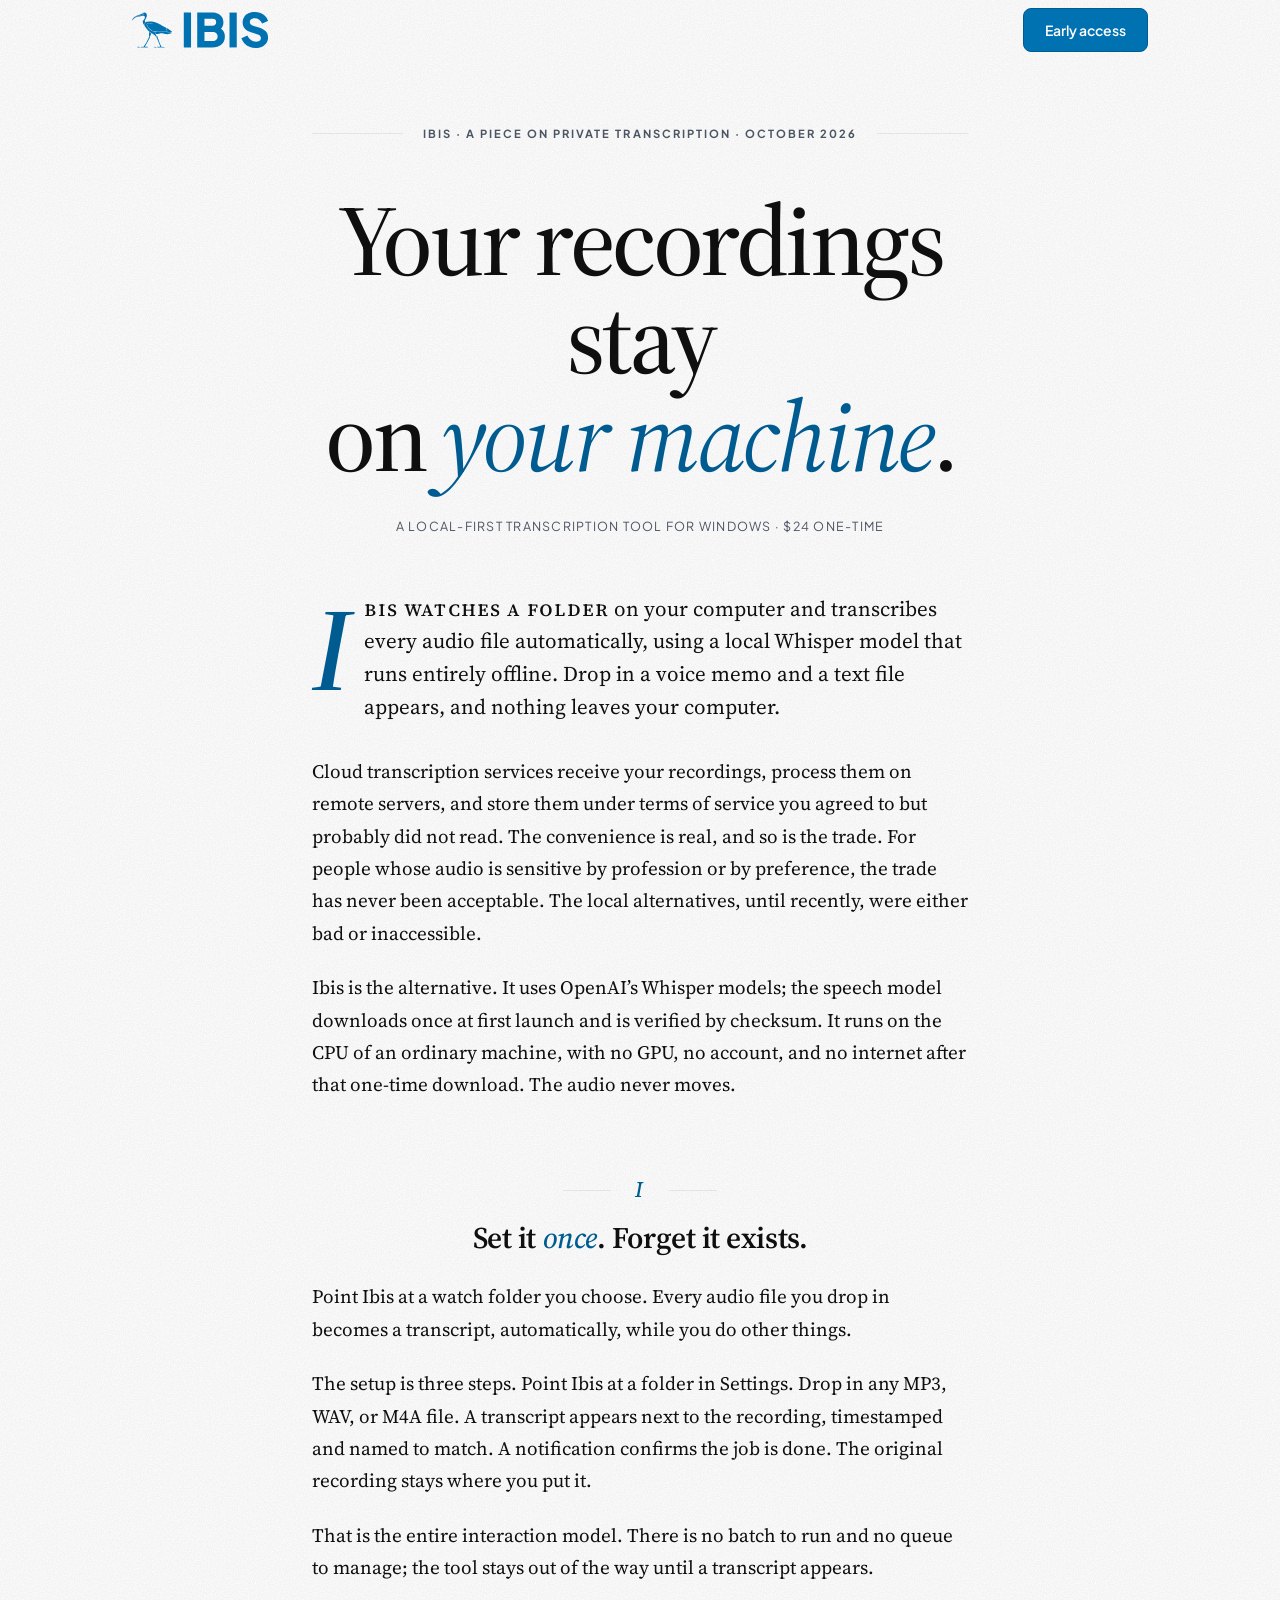
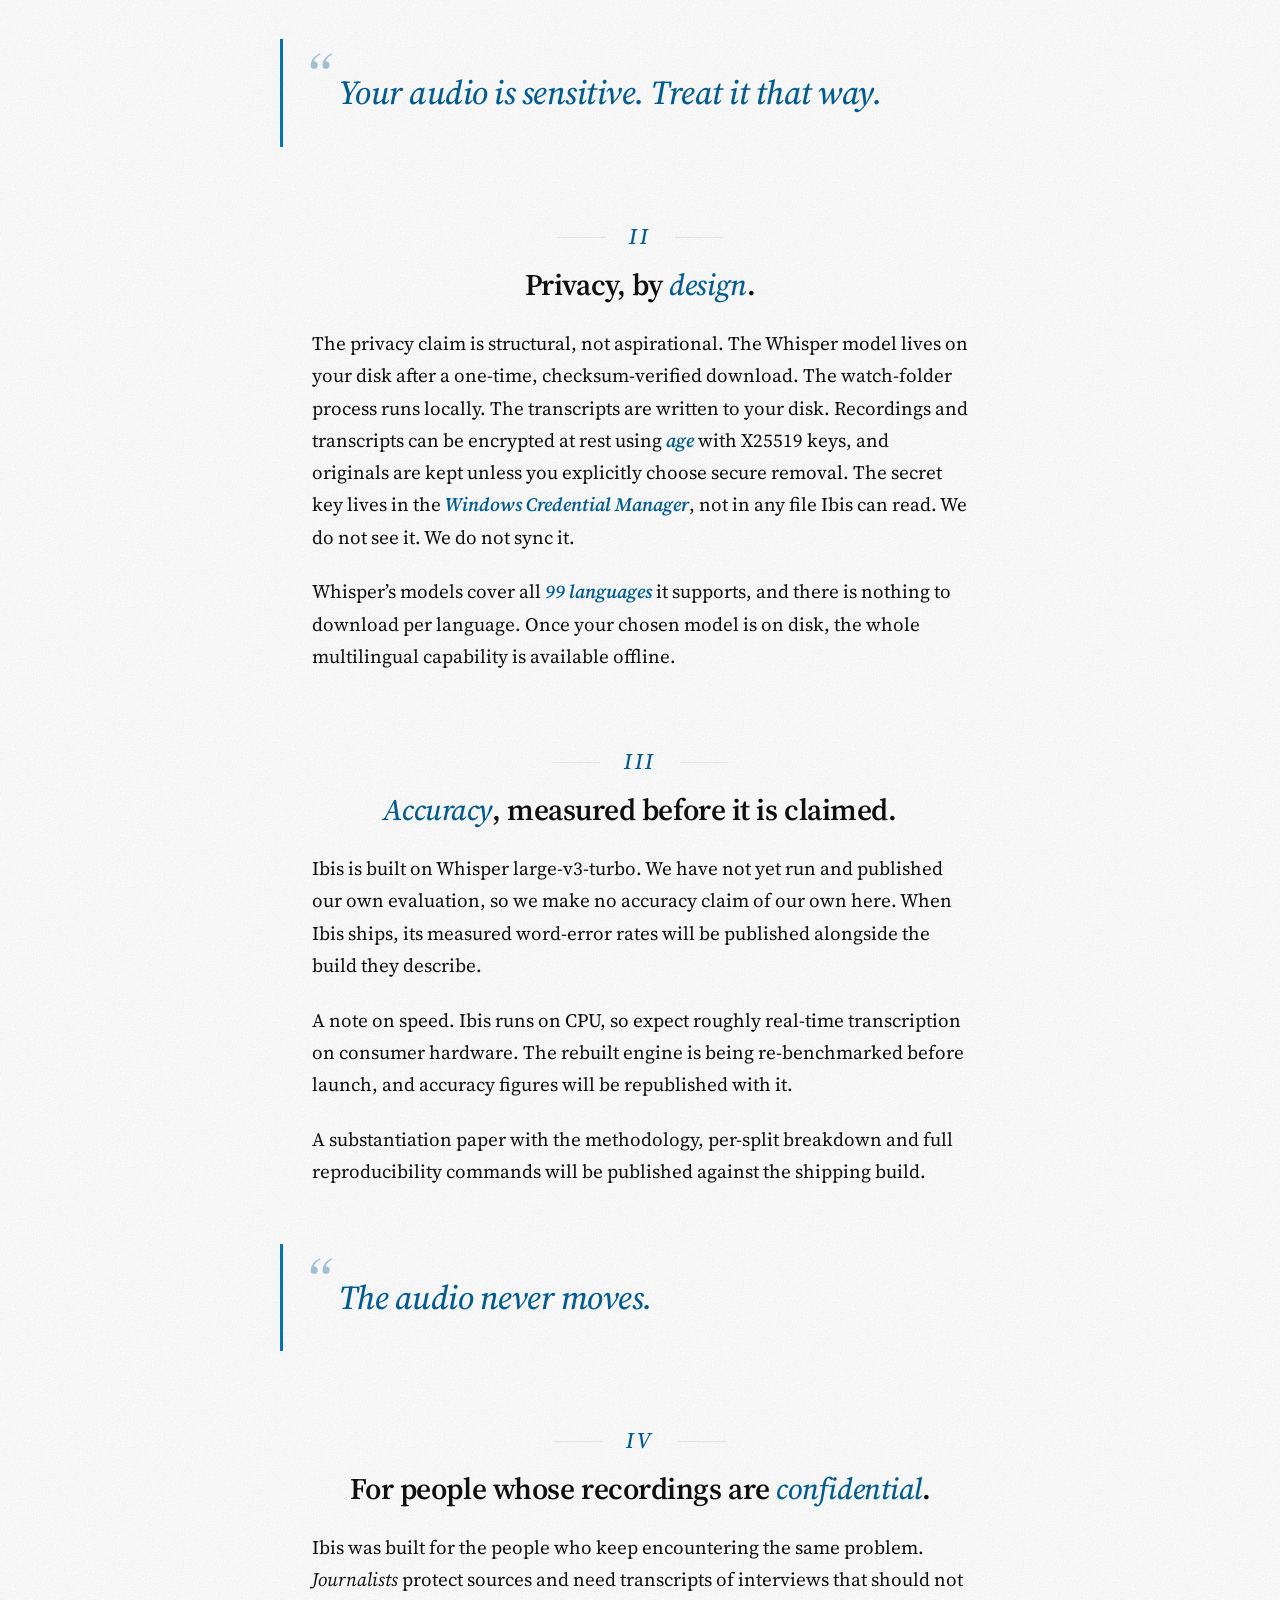
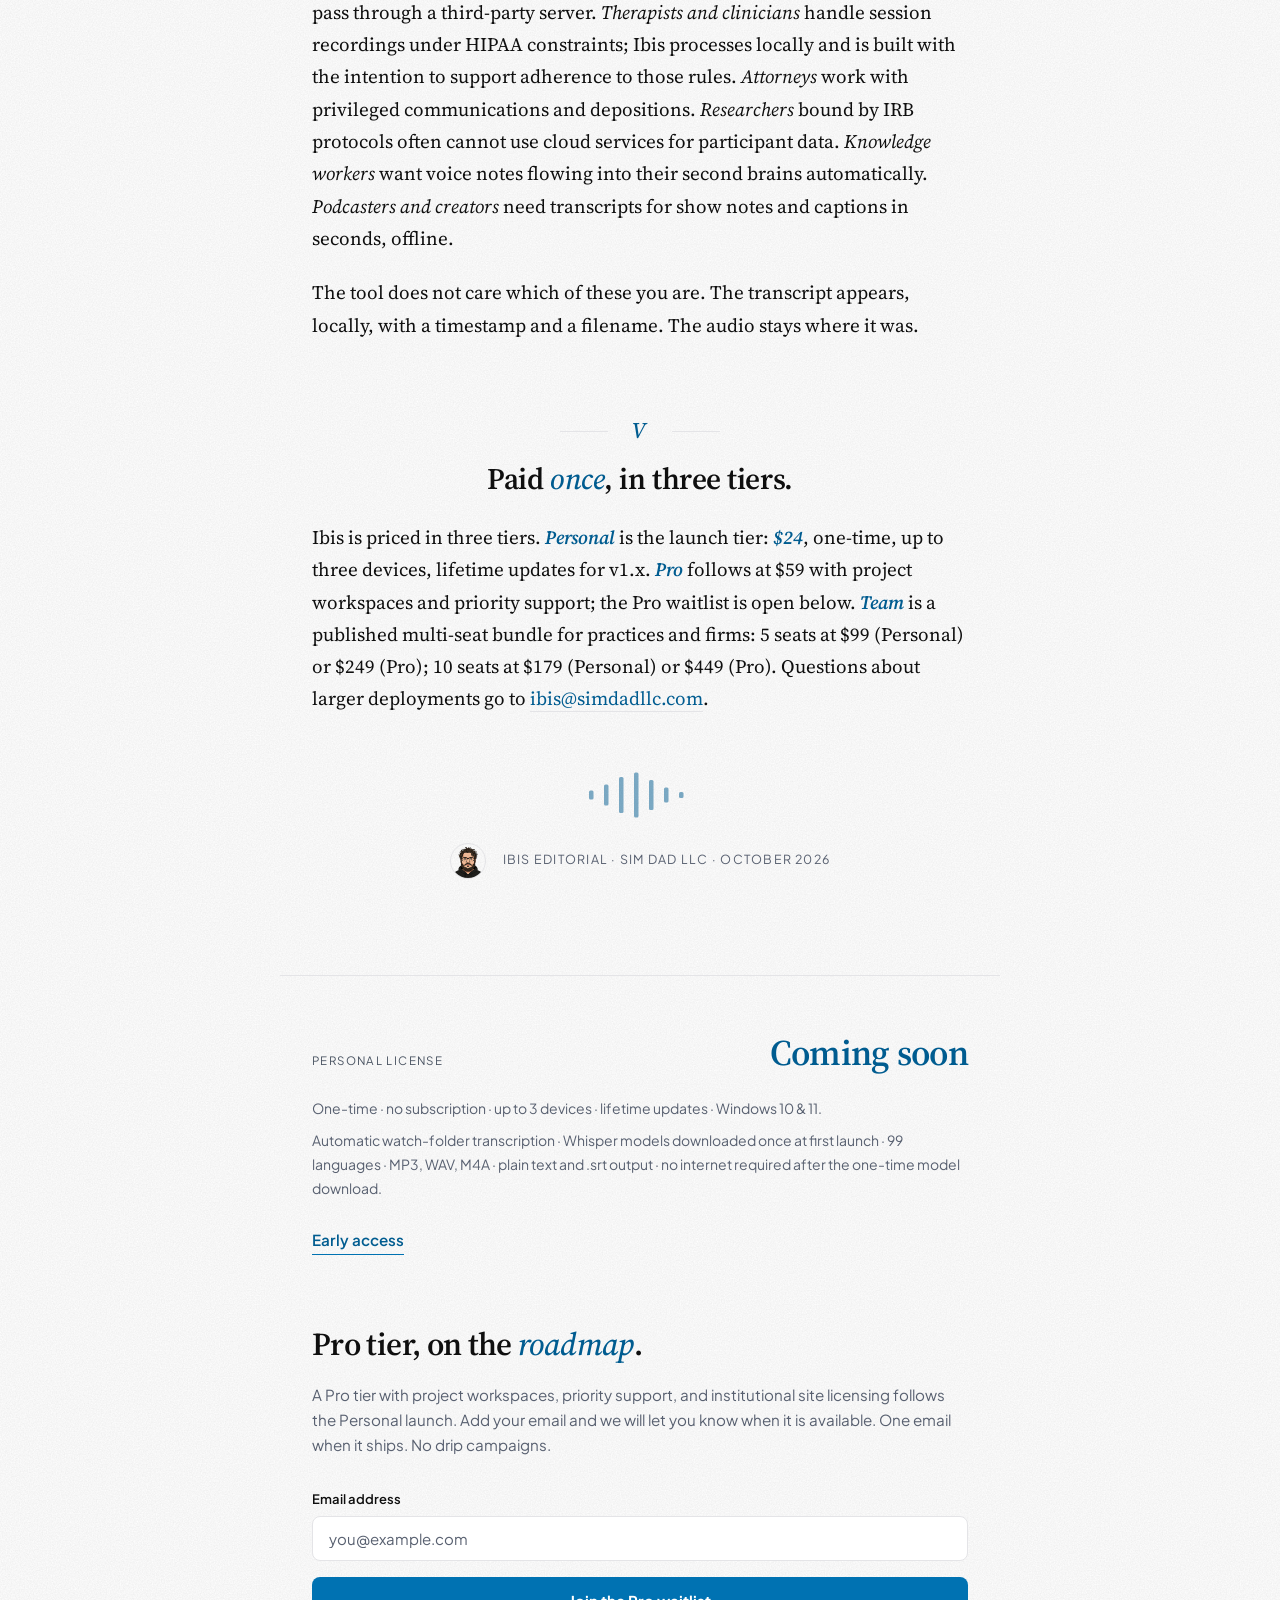
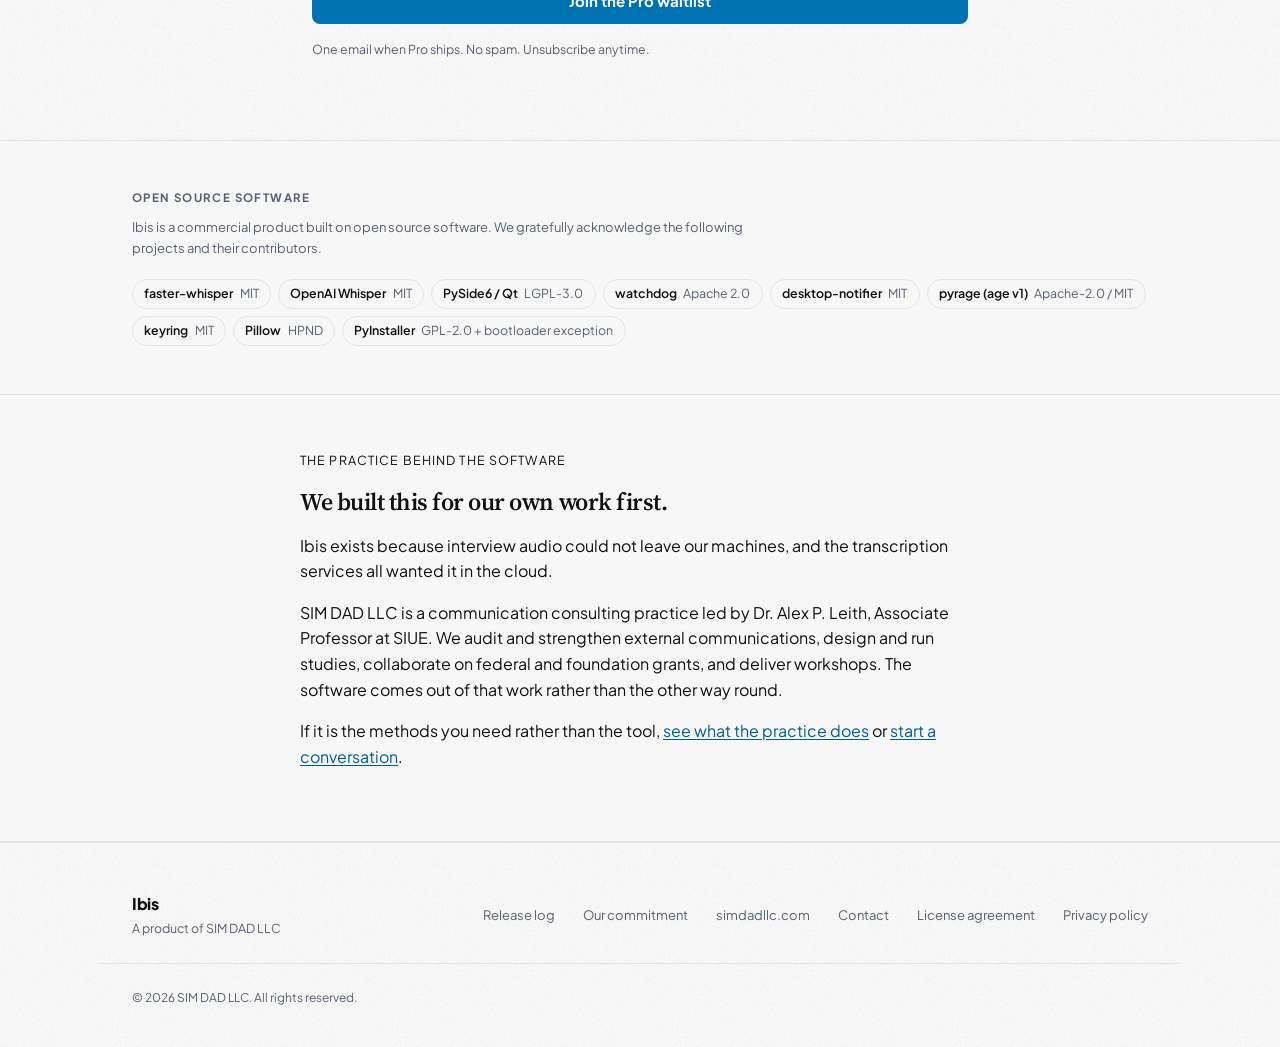
==== commit 4e897de5: "Merge pull request #1 from SIM-DAD/slop-pass slop pass" ====
--- a/index.html
+++ b/index.html
@@ -17,8 +17,7 @@
   <meta name="twitter:image" content="https://useibis.app/img/social-share.png">
   <link rel="canonical" href="https://useibis.app/">
   <meta name="author" content="SIM DAD LLC">
-  <meta name="theme-color" content="#FFFFFF" media="(prefers-color-scheme: light)">
-  <meta name="theme-color" content="#0E1216" media="(prefers-color-scheme: dark)">
+  <meta name="theme-color" content="#0072B2">
   <script type="application/ld+json">
   {
     "@context": "https://schema.org",
@@ -41,10 +40,724 @@
     }
   }
   </script>
-  <link rel="preload" href="/fonts/courier-prime-latin-700-normal.woff2" as="font" type="font/woff2" crossorigin>
-  <link rel="stylesheet" href="/css/site.css">
+  <link rel="preconnect" href="https://fonts.googleapis.com">
+  <link rel="preconnect" href="https://fonts.gstatic.com" crossorigin>
+  <link href="https://fonts.googleapis.com/css2?family=Plus+Jakarta+Sans:ital,wght@0,400;0,500;0,600;0,700;0,800;1,400&family=Source+Serif+4:ital,opsz,wght@0,8..60,400;0,8..60,500;0,8..60,600;0,8..60,700;1,8..60,400&display=swap" rel="stylesheet">
+
+  <style>
+    /* ─── TOKENS ─────────────────────────────────────────────────── */
+    :root {
+      --accent:    #0072B2;
+      --accent-h:  #005C90;
+      --accent-ink: #005C90; /* text-safe accent, 7.2:1 on white; --accent is for large display and fills */
+      --text:      #0F0F0F;
+      --muted:     #586070;
+      --bg:        #FFFFFF;
+      --surface:   #F7F7F8;
+      --border:    #E4E4E7;
+      --font:      'Plus Jakarta Sans', -apple-system, BlinkMacSystemFont, sans-serif;
+      --font-display: 'Source Serif 4', 'Source Serif Pro', 'Iowan Old Style', Georgia, serif;
+      --max-w:     1080px;
+      --radius:    8px;
+    }
+
+    @media (prefers-color-scheme: dark) {
+      :root {
+      /* #0072B2 is only 3.70:1 on the dark ground; this is 4.58:1. */
+      --accent: #1F83BB;
+        --accent-ink: #56B4E9;
+        --text:    #F4F4F5;
+        --muted:   #A1A1AA;
+        --bg:      #09090B;
+        --surface: #111113;
+        --border:  #27272A;
+      }
+    }
+
+    /* ─── RESET ──────────────────────────────────────────────────── */
+    *, *::before, *::after { box-sizing: border-box; margin: 0; padding: 0; }
+    html { scroll-behavior: smooth; }
+    body {
+      font-family: var(--font);
+      color: var(--text);
+      line-height: 1.6;
+      -webkit-font-smoothing: antialiased;
+      background-color: var(--bg);
+      background-image: url("data:image/svg+xml;utf8,<svg xmlns='http://www.w3.org/2000/svg' width='280' height='280'><filter id='n'><feTurbulence type='fractalNoise' baseFrequency='0.78' numOctaves='3' stitchTiles='stitch'/><feColorMatrix values='0 0 0 0 0 0 0 0 0 0 0 0 0 0 0 0 0 0 0.07 0'/></filter><rect width='100%25' height='100%25' filter='url(%23n)'/></svg>");
+      background-repeat: repeat;
+    }
+    img, video { max-width: 100%; display: block; }
+    a { color: inherit; text-decoration: none; }
+
+    /* ─── PAGE-LOAD REVEAL ───────────────────────────────────────── */
+    @keyframes fadeUp {
+      from { opacity: 0; transform: translateY(14px); }
+      to   { opacity: 1; transform: translateY(0); }
+    }
+    .hero-eyebrow, .hero h1, .hero-sub, .hero-actions, .hero-meta {
+      animation: fadeUp 0.75s cubic-bezier(0.2, 0.65, 0.3, 1) backwards;
+    }
+    .hero-eyebrow { animation-delay: 0.10s; }
+    .hero h1     { animation-delay: 0.22s; }
+    .hero-sub    { animation-delay: 0.44s; }
+    .hero-actions{ animation-delay: 0.60s; }
+    .hero-meta   { animation-delay: 0.74s; }
+    @media (prefers-reduced-motion: reduce) {
+      .hero-eyebrow, .hero h1, .hero-sub, .hero-actions, .hero-meta {
+        animation: none;
+      }
+    }
+
+    /* ─── LAYOUT ─────────────────────────────────────────────────── */
+    .container {
+      max-width: var(--max-w);
+      margin: 0 auto;
+      padding: 0 2rem;
+    }
+
+    /* ─── NAV ────────────────────────────────────────────────────── */
+    .nav {
+      position: sticky;
+      top: 0;
+      z-index: 100;
+      background: transparent;
+      border-bottom: 1px solid transparent;
+      transition: background 0.2s, border-color 0.2s;
+    }
+    .nav.scrolled {
+      background: var(--bg);
+      border-color: var(--border);
+    }
+    .nav-inner {
+      max-width: var(--max-w);
+      margin: 0 auto;
+      padding: 0 2rem;
+      height: 60px;
+      display: flex;
+      align-items: center;
+      justify-content: space-between;
+    }
+    .nav-brand { display: flex; align-items: center; }
+    .nav-wordmark { height: 36px; width: auto; display: block; }
+
+    /* ─── BUTTONS ────────────────────────────────────────────────── */
+    .btn {
+      display: inline-flex;
+      align-items: center;
+      gap: 0.3rem;
+      padding: 0.6rem 1.3rem;
+      border-radius: var(--radius);
+      font-family: var(--font);
+      font-size: 0.875rem;
+      font-weight: 600;
+      cursor: pointer;
+      border: 1.5px solid transparent;
+      transition: all 0.15s;
+      text-decoration: none;
+    }
+    .btn-primary   { background: var(--accent); color: #fff; border-color: var(--accent-ink); }
+    .btn-primary:hover { background: var(--accent-h); border-color: var(--accent-h); }
+    .btn-ghost     { background: transparent; color: var(--text); border-color: var(--border); }
+    .btn-ghost:hover { border-color: var(--accent-ink); color: var(--accent-ink); }
+    .btn-ghost-white { background: transparent; color: #fff; border-color: rgba(255,255,255,0.35); }
+    .btn-ghost-white:hover { border-color: #fff; }
+    .btn-ghost-dark { background: transparent; color: var(--text); border-color: var(--border); }
+    .btn-ghost-dark:hover { border-color: var(--accent); color: var(--accent); }
+    .btn-lg { padding: 0.8rem 1.75rem; font-size: 1rem; }
+    .btn-full { width: 100%; justify-content: center; }
+
+    /* ─── HERO ───────────────────────────────────────────────────── */
+    .hero {
+      padding: 7rem 0 5rem;
+      border-bottom: 1px solid var(--border);
+    }
+    .hero-inner {
+      max-width: var(--max-w);
+      margin: 0 auto;
+      padding: 0 2rem;
+    }
+    .hero-eyebrow {
+      display: inline-block;
+      font-size: 0.75rem;
+      font-weight: 700;
+      text-transform: uppercase;
+      letter-spacing: 0.1em;
+      color: var(--muted);
+      margin-bottom: 1.5rem;
+    }
+    .hero h1 {
+      font-family: var(--font-display);
+      font-size: clamp(3rem, 6.5vw, 5.25rem);
+      font-weight: 600;
+      line-height: 1.04;
+      letter-spacing: -0.025em;
+      max-width: 16ch;
+      margin-bottom: 1.5rem;
+    }
+    .hero-accent { color: var(--accent-ink); font-style: italic; font-weight: 500; }
+    .hero-sub {
+      font-size: 1.125rem;
+      color: var(--muted);
+      max-width: 52ch;
+      line-height: 1.65;
+      margin-bottom: 2.5rem;
+      font-weight: 400;
+    }
+    .hero-actions {
+      display: flex;
+      align-items: center;
+      gap: 0.75rem;
+      flex-wrap: wrap;
+    }
+    .hero-meta {
+      margin-top: 1.75rem;
+      font-size: 0.8rem;
+      color: var(--muted);
+    }
+    .hero-meta span { margin: 0 0.4rem; opacity: 0.4; }
+
+    /* ─── STATS STRIP ────────────────────────────────────────────── */
+    .stats-strip {
+      border-bottom: 1px solid var(--border);
+      padding: 2.75rem 0;
+    }
+    .stats-inner {
+      max-width: var(--max-w);
+      margin: 0 auto;
+      padding: 0 2rem;
+      display: grid;
+      grid-template-columns: repeat(4, 1fr);
+      gap: 2rem;
+    }
+    .stat-num {
+      font-family: var(--font-display);
+      font-size: 2.5rem;
+      font-weight: 600;
+      color: var(--accent-ink);
+      letter-spacing: -0.025em;
+      line-height: 1;
+    }
+    .stat-label {
+      font-size: 0.8rem;
+      color: var(--muted);
+      margin-top: 0.3rem;
+      font-weight: 500;
+    }
+
+    /* ─── DEMO ───────────────────────────────────────────────────── */
+    .demo-section {
+      padding: 4rem 0;
+      border-bottom: 1px solid var(--border);
+    }
+    .demo-inner {
+      max-width: var(--max-w);
+      margin: 0 auto;
+      padding: 0 2rem;
+    }
+    .demo-video {
+      width: 100%;
+      border-radius: 10px;
+      border: 1px solid var(--border);
+      display: block;
+    }
+
+    /* ─── SECTIONS ───────────────────────────────────────────────── */
+    .section       { padding: 6rem 0; border-bottom: 1px solid var(--border); }
+    .section-alt   { padding: 6rem 0; background: var(--surface); border-bottom: 1px solid var(--border); }
+    .section-dark  { padding: 6rem 0; background: #0F0F0F; color: #FFFFFF; }
+    @media (prefers-color-scheme: dark) {
+      .section-dark { background: #1C1C1E; }
+    }
+
+    .eyebrow {
+      display: block;
+      font-size: 0.72rem;
+      font-weight: 700;
+      text-transform: uppercase;
+      letter-spacing: 0.12em;
+      color: var(--accent-ink);
+      margin-bottom: 1rem;
+    }
+    .section-dark .eyebrow { color: rgba(255,255,255,0.45); }
+
+    h2 {
+      font-family: var(--font-display);
+      font-size: clamp(1.85rem, 3.7vw, 2.75rem);
+      font-weight: 600;
+      line-height: 1.12;
+      letter-spacing: -0.02em;
+      margin-bottom: 1.25rem;
+    }
+    h2 em {
+      font-style: italic;
+      color: var(--accent-ink);
+      font-weight: 500;
+    }
+    .section-dark h2 { color: #fff; }
+    .section-dark h2 em { color: var(--accent); }
+
+    .section-sub {
+      font-size: 1.0625rem;
+      color: var(--muted);
+      max-width: 58ch;
+      line-height: 1.65;
+    }
+    .section-dark .section-sub { color: rgba(255,255,255,0.5); }
+
+    /* ─── HOW IT WORKS ───────────────────────────────────────────── */
+    .steps-grid {
+      display: grid;
+      grid-template-columns: repeat(3, 1fr);
+      gap: 2px;
+      margin-top: 3.5rem;
+      border: 1px solid var(--border);
+      border-radius: var(--radius);
+      overflow: hidden;
+    }
+    .step-cell {
+      padding: 2rem;
+      background: var(--bg);
+      border-right: 1px solid var(--border);
+    }
+    .step-cell:last-child { border-right: none; }
+    .step-num {
+      font-size: 2rem;
+      font-weight: 800;
+      color: var(--accent-ink);
+      letter-spacing: -0.04em;
+      line-height: 1;
+      margin-bottom: 1rem;
+    }
+    .step-cell h3 {
+      font-size: 0.9375rem;
+      font-weight: 700;
+      margin-bottom: 0.5rem;
+      letter-spacing: -0.01em;
+    }
+    .step-cell p {
+      font-size: 0.875rem;
+      color: var(--muted);
+      line-height: 1.65;
+    }
+
+    /* ─── PRIVACY / DARK ─────────────────────────────────────────── */
+    .privacy-list {
+      margin-top: 2.5rem;
+      display: grid;
+      grid-template-columns: 1fr 1fr;
+      gap: 2rem;
+    }
+    .privacy-item h4 {
+      font-size: 0.9375rem;
+      font-weight: 700;
+      color: #fff;
+      margin-bottom: 0.4rem;
+    }
+    .privacy-item p {
+      font-size: 0.875rem;
+      color: rgba(255,255,255,0.5);
+      line-height: 1.65;
+    }
+    .privacy-rule {
+      font-size: clamp(1.4rem, 2.5vw, 1.875rem);
+      font-weight: 800;
+      color: #fff;
+      letter-spacing: -0.025em;
+      line-height: 1.2;
+      max-width: 28ch;
+      margin-bottom: 2.5rem;
+    }
+    .privacy-rule em { color: var(--accent-ink); font-style: normal; }
+
+    /* ─── AUDIENCE ───────────────────────────────────────────────── */
+    .audience-grid {
+      display: grid;
+      grid-template-columns: repeat(3, 1fr);
+      gap: 0;
+      margin-top: 3.5rem;
+      border: 1px solid var(--border);
+      border-radius: var(--radius);
+      overflow: hidden;
+    }
+    .audience-cell {
+      padding: 1.75rem;
+      border-right: 1px solid var(--border);
+      border-bottom: 1px solid var(--border);
+    }
+    .audience-cell:nth-child(3n) { border-right: none; }
+    .audience-cell:nth-last-child(-n+3) { border-bottom: none; }
+    .audience-cell h3 {
+      font-size: 0.9375rem;
+      font-weight: 700;
+      margin-bottom: 0.4rem;
+      letter-spacing: -0.01em;
+    }
+    .audience-cell p {
+      font-size: 0.8375rem;
+      color: var(--muted);
+      line-height: 1.6;
+    }
+
+    /* ─── PRICING ────────────────────────────────────────────────── */
+    .pricing-grid {
+      display: grid;
+      grid-template-columns: repeat(3, 1fr);
+      gap: 1.25rem;
+      margin-top: 3.5rem;
+    }
+    .pricing-card {
+      border: 1px solid var(--border);
+      border-radius: var(--radius);
+      padding: 2rem;
+      position: relative;
+    }
+    .pricing-card.featured {
+      border-color: var(--accent-ink);
+    }
+    .tier-badge {
+      display: inline-block;
+      font-size: 0.7rem;
+      font-weight: 700;
+      text-transform: uppercase;
+      letter-spacing: 0.1em;
+      padding: 0.25rem 0.6rem;
+      border-radius: 100px;
+      margin-bottom: 1rem;
+    }
+    .tier-badge-accent  { background: var(--accent-ink); color: #fff; }
+    .tier-badge-surface { background: var(--surface); color: var(--muted); border: 1px solid var(--border); }
+    .tier-name {
+      font-size: 0.8125rem;
+      font-weight: 700;
+      text-transform: uppercase;
+      letter-spacing: 0.1em;
+      color: var(--muted);
+      margin-bottom: 0.4rem;
+    }
+    .tier-price {
+      font-size: 2.5rem;
+      font-weight: 800;
+      letter-spacing: -0.04em;
+      line-height: 1;
+      margin-bottom: 0.25rem;
+    }
+    .tier-price sup { font-size: 1.1rem; vertical-align: super; }
+    .tier-price-alt {
+      font-size: 1.25rem;
+      font-weight: 700;
+      letter-spacing: -0.02em;
+      margin-bottom: 0.25rem;
+    }
+    .tier-note {
+      font-size: 0.775rem;
+      color: var(--muted);
+      margin-bottom: 1.5rem;
+    }
+    .tier-features {
+      list-style: none;
+      margin-bottom: 1.75rem;
+    }
+    .tier-features li {
+      font-size: 0.8375rem;
+      color: var(--muted);
+      padding: 0.45rem 0;
+      border-top: 1px solid var(--border);
+      display: flex;
+      align-items: baseline;
+      gap: 0.5rem;
+    }
+    .tier-features li::before {
+      content: '✓';
+      color: var(--accent-ink);
+      font-size: 0.7rem;
+      font-weight: 800;
+      flex-shrink: 0;
+    }
+    .tier-features li.dimmed { opacity: 0.5; }
+    .tier-features li.dimmed::before { content: '◦'; }
+
+    /* ─── WAITLIST ───────────────────────────────────────────────── */
+    .waitlist-wrap { max-width: 520px; }
+    .wl-form {
+      margin-top: 2rem;
+      display: flex;
+      flex-direction: column;
+      gap: 1rem;
+    }
+    .wl-field { display: flex; flex-direction: column; gap: 0.4rem; }
+    .wl-field label { font-size: 0.8125rem; font-weight: 600; }
+    .wl-field label span { font-weight: 400; color: var(--muted); }
+    .wl-field input[type="email"] {
+      width: 100%;
+      padding: 0.75rem 1rem;
+      font-family: var(--font);
+      font-size: 0.9375rem;
+      background: var(--bg);
+      color: var(--text);
+      border: 1.5px solid var(--border);
+      border-radius: var(--radius);
+      transition: border-color 0.15s;
+    }
+    .wl-field input[type="email"]:focus { outline: none; border-color: var(--accent-ink); }
+    .wl-field input::placeholder { color: var(--muted); }
+    .wl-submit {
+      width: 100%;
+      padding: 0.875rem;
+      background: var(--accent);
+      color: #fff;
+      border: none;
+      border-radius: var(--radius);
+      font-family: var(--font);
+      font-size: 0.9375rem;
+      font-weight: 700;
+      cursor: pointer;
+      transition: background 0.15s;
+    }
+    .wl-submit:hover:not(:disabled) { background: var(--accent-h); }
+    .wl-submit:disabled { opacity: 0.55; cursor: not-allowed; }
+    .wl-fine { font-size: 0.775rem; color: var(--muted); }
+    .wl-success {
+      display: none;
+      padding: 1.5rem;
+      border: 1px solid var(--border);
+      border-radius: var(--radius);
+      background: var(--surface);
+    }
+    .wl-success.visible { display: block; }
+    .wl-success h3 { font-size: 1.05rem; font-weight: 700; margin-bottom: 0.35rem; }
+    .wl-success p  { font-size: 0.875rem; color: var(--muted); }
+    .wl-error { display: none; font-size: 0.8125rem; color: #dc2626; }
+    .wl-error.visible { display: block; }
+
+    /* ─── FOOTER ─────────────────────────────────────────────────── */
+    .footer {
+      padding: 3rem 0 2.5rem;
+      border-top: 1px solid var(--border);
+    }
+    .footer-inner {
+      max-width: var(--max-w);
+      margin: 0 auto;
+      padding: 0 2rem;
+      display: flex;
+      align-items: center;
+      justify-content: space-between;
+      flex-wrap: wrap;
+      gap: 1.5rem;
+    }
+    .footer-brand { font-weight: 800; font-size: 1rem; letter-spacing: -0.02em; }
+    .footer-sub   { font-size: 0.775rem; color: var(--muted); margin-top: 2px; }
+    .footer-links { display: flex; gap: 1.75rem; align-items: center; flex-wrap: wrap; }
+    .footer-links a { font-size: 0.8125rem; color: var(--muted); transition: color 0.15s; }
+    .footer-links a:hover { color: var(--text); }
+    .footer-copy {
+      max-width: var(--max-w);
+      margin: 1.5rem auto 0;
+      padding: 1.5rem 2rem 0;
+      border-top: 1px solid var(--border);
+      font-size: 0.75rem;
+      color: var(--muted);
+    }
+
+    /* ─── FOCUS ──────────────────────────────────────────────────── */
+    :focus-visible { outline: 2px solid var(--accent); outline-offset: 3px; border-radius: 3px; }
+
+    /* ─── RESPONSIVE ─────────────────────────────────────────────── */
+    @media (max-width: 900px) {
+      .pricing-grid { grid-template-columns: 1fr; max-width: 420px; }
+      .steps-grid   { grid-template-columns: 1fr; }
+      .step-cell    { border-right: none; border-bottom: 1px solid var(--border); }
+      .step-cell:last-child { border-bottom: none; }
+      .audience-grid { grid-template-columns: 1fr 1fr; }
+      .audience-cell:nth-child(3n) { border-right: 1px solid var(--border); }
+      .audience-cell:nth-child(2n) { border-right: none; }
+      .privacy-list  { grid-template-columns: 1fr; }
+    }
+    @media (max-width: 768px) {
+      .hero        { padding: 5.5rem 0 4rem; }
+      .stats-inner { grid-template-columns: repeat(2, 1fr); }
+      .section     { padding: 4.5rem 0; }
+      .section-alt { padding: 4.5rem 0; }
+      .section-dark { padding: 4.5rem 0; }
+      .audience-grid { grid-template-columns: 1fr; }
+      .audience-cell { border-right: none; }
+      .audience-cell:nth-last-child(-n+3) { border-bottom: 1px solid var(--border); }
+      .audience-cell:last-child { border-bottom: none; }
+    }
+    @media (max-width: 480px) {
+      .hero h1 { font-size: 2.6rem; }
+      .hero-actions .btn { width: 100%; justify-content: center; }
+      .stats-inner { grid-template-columns: 1fr 1fr; gap: 1.5rem; }
+    }
+    /* ═══ MANUSCRIPT LAYOUT: the page is a longform article ═══ */
+    .manuscript { max-width: 720px; margin: 0 auto; padding: 0 2rem; font-family: var(--font-display); color: var(--text); }
+    .manuscript p { font-size: 1.1875rem; line-height: 1.7; margin: 0 0 1.4rem; color: var(--text); }
+    .manuscript em { font-style: italic; }
+    .manuscript strong { font-weight: 600; color: var(--accent-ink); font-style: italic; }
+    .manuscript a { color: var(--accent-ink); border-bottom: 1px solid var(--border); transition: border-color 0.15s; }
+    .manuscript a:hover { border-color: var(--accent-ink); }
+
+    .issue-marker {
+      max-width: 720px; margin: 4rem auto 3rem; padding: 0 2rem;
+      display: flex; align-items: center; gap: 1.25rem;
+      font-family: var(--font); font-size: 0.7rem; font-weight: 700;
+      letter-spacing: 0.18em; text-transform: uppercase; color: var(--muted);
+    }
+    .issue-marker::before, .issue-marker::after {
+      content: ""; flex: 1; height: 1px; background: var(--border);
+    }
+
+    .opening {
+      max-width: 720px; margin: 0 auto 3.5rem; padding: 0 2rem; text-align: center;
+    }
+    .opening h1 {
+      font-family: var(--font-display); font-size: clamp(3rem, 8vw, 6.25rem);
+      font-weight: 500; line-height: 0.98; letter-spacing: -0.035em;
+      margin: 0; color: var(--text);
+    }
+    .opening h1 em {
+      font-style: italic; font-weight: 400; color: var(--accent-ink);
+    }
+    .opening .byline {
+      font-family: var(--font); font-size: 0.78rem; letter-spacing: 0.1em;
+      text-transform: uppercase; color: var(--muted); margin-top: 2rem;
+    }
+
+    .lede {
+      font-size: 1.3125rem !important; line-height: 1.55 !important; margin-bottom: 2rem !important;
+    }
+    .lede::first-letter {
+      font-family: var(--font-display);
+      float: left; font-size: 5.6em; line-height: 0.85;
+      padding: 0.05em 0.12em 0 0;
+      font-weight: 600; color: var(--accent-ink); font-style: italic;
+    }
+    .lede-opener { font-variant: small-caps; letter-spacing: 0.05em; font-weight: 500; }
+
+    .section-marker {
+      max-width: 720px; margin: 4.5rem auto 1.5rem; padding: 0 2rem; text-align: center;
+    }
+    .section-marker .numeral {
+      font-family: var(--font-display); font-size: 1.4rem; font-weight: 500; font-style: italic;
+      color: var(--accent-ink); letter-spacing: 0.12em;
+      display: inline-block; padding: 0 1.5rem; position: relative;
+    }
+    .section-marker .numeral::before, .section-marker .numeral::after {
+      content: ""; position: absolute; top: 50%; width: 3rem; height: 1px; background: var(--border);
+    }
+    .section-marker .numeral::before { right: 100%; }
+    .section-marker .numeral::after  { left: 100%; }
+    .section-marker .heading {
+      font-family: var(--font-display); font-size: 1.875rem; font-weight: 600;
+      letter-spacing: -0.015em; line-height: 1.2; margin-top: 0.75rem; color: var(--text);
+    }
+    .section-marker .heading em { font-style: italic; color: var(--accent-ink); font-weight: 500; }
+
+    .pull-quote {
+      max-width: 720px; margin: 3.5rem auto; padding: 2rem 2rem 2rem 3.5rem;
+      font-family: var(--font-display); font-size: clamp(1.5rem, 3.2vw, 2.1rem);
+      font-style: italic; font-weight: 500; line-height: 1.3; letter-spacing: -0.015em;
+      color: var(--accent-ink); border-left: 3px solid var(--accent); position: relative;
+    }
+    .pull-quote::before {
+      content: "“"; position: absolute; left: 1.2rem; top: 0.5rem;
+      font-size: 4rem; color: var(--accent-ink); opacity: 0.35; line-height: 1;
+      font-family: var(--font-display);
+    }
+
+    .ornament {
+      max-width: 720px; margin: 3.5rem auto 1.5rem; padding: 0 2rem; text-align: center;
+      font-family: var(--font-display); font-size: 1.5rem; color: var(--accent-ink); opacity: 0.5;
+    }
+    .signature {
+      max-width: 720px; margin: 0 auto 5rem; padding: 0 2rem;
+      font-family: var(--font); font-size: 0.78rem;
+      letter-spacing: 0.1em; text-transform: uppercase; color: var(--muted); text-align: center;
+    }
+    .signature-avatar {
+      width: 36px; height: 36px; border-radius: 50%;
+      display: inline-block; vertical-align: middle; margin-right: 0.85rem;
+      border: 1px solid var(--border); object-fit: cover;
+    }
+
+    .colophon { max-width: 720px; margin: 6rem auto 4rem; padding: 3rem 2rem 0; border-top: 1px solid var(--border); }
+    .colophon-row {
+      display: flex; align-items: baseline; justify-content: space-between;
+      flex-wrap: wrap; gap: 1.5rem; margin-bottom: 1rem;
+    }
+    .colophon-label {
+      font-family: var(--font); font-size: 0.72rem; letter-spacing: 0.12em;
+      text-transform: uppercase; color: var(--muted);
+    }
+    .colophon-price {
+      font-family: var(--font-display); font-size: 2.25rem; font-weight: 600;
+      color: var(--accent-ink); letter-spacing: -0.02em;
+    }
+    .colophon-price sup { font-size: 1.2rem; vertical-align: super; padding-right: 0.1em; }
+    .colophon p {
+      font-family: var(--font); font-size: 0.875rem; color: var(--muted);
+      line-height: 1.7; margin-bottom: 0.5rem;
+    }
+    .colophon-buy {
+      display: inline-block; margin-top: 1.25rem;
+      font-family: var(--font); font-size: 0.95rem; font-weight: 600;
+      color: var(--accent-ink); border-bottom: 1.5px solid var(--accent);
+      padding-bottom: 1px; transition: opacity 0.15s;
+    }
+    .colophon-buy:hover { opacity: 0.75; }
+
+    .end-waitlist { max-width: 720px; margin: 0 auto 5rem; padding: 0 2rem; }
+    .end-waitlist .heading {
+      font-family: var(--font-display); font-size: 2rem; font-weight: 600;
+      letter-spacing: -0.02em; margin-bottom: 0.75rem;
+    }
+    .end-waitlist .heading em { font-style: italic; color: var(--accent-ink); font-weight: 500; }
+
+    @media (max-width: 720px) {
+      .opening h1 { font-size: clamp(2.4rem, 11vw, 3.5rem); }
+      .lede::first-letter { font-size: 4em; }
+      .pull-quote { padding: 1.5rem 1.5rem 1.5rem 2.5rem; }
+      .pull-quote::before { left: 0.8rem; top: 0.4rem; font-size: 3rem; }
+      .section-marker .numeral::before, .section-marker .numeral::after { width: 1.5rem; }
+    }
+
+    /* ─── OPEN SOURCE ATTRIBUTION ────────────────────────────── */
+    .oss-section { padding: 3rem 0; border-top: 1px solid var(--border); background: var(--surface); }
+    .oss-heading { font-size: 0.72rem; font-weight: 700; text-transform: uppercase; letter-spacing: 0.12em; color: var(--muted); margin-bottom: 0.6rem; }
+    .oss-sub { font-size: 0.8125rem; color: var(--muted); margin-bottom: 1.25rem; line-height: 1.6; max-width: 64ch; }
+    .oss-grid { display: flex; flex-wrap: wrap; gap: 0.45rem; }
+    .oss-item {
+      display: inline-flex; align-items: center; gap: 0.4rem;
+      padding: 0.25rem 0.7rem; border: 1px solid var(--border); border-radius: 100px;
+      font-size: 0.775rem; color: var(--muted); text-decoration: none;
+      transition: color 0.15s, border-color 0.15s;
+    }
+    .oss-item:hover { color: var(--text); border-color: var(--muted); }
+    .oss-item-name { font-weight: 600; color: var(--text); }
+  
+    /* The practice behind the product. Quiet by design: it should read as provenance,
+       not as an advertisement interrupting the product page. */
+    .practice { background: var(--surface); border-top: 1px solid var(--border);
+                border-bottom: 1px solid var(--border); padding: 3.5rem 1.25rem; }
+    .practice-inner { max-width: 680px; margin: 0 auto; }
+    .practice-eyebrow { font-size: .78rem; letter-spacing: .09em; text-transform: uppercase;
+                        color: var(--muted); margin: 0 0 .6rem; }
+    .practice h2 { font-size: 1.5rem; line-height: 1.25; margin: 0 0 1rem; }
+    .practice p { color: var(--text); margin: 0 0 1rem; }
+    .practice-cta { color: var(--muted); }
+    .practice-cta a { color: var(--accent-ink); text-decoration: underline; text-underline-offset: 2px; }
+    .practice-cta a:hover { text-decoration-thickness: 2px; }
+    /* 5:1 floor: the small tracked labels measure below the floor in the muted gray even at 6.3:1 declared,
+       so they take a darker ink in light mode and keep the muted token in dark mode. */
+    .issue-marker, .opening .byline, .colophon-label { color: #4B5563; }
+    @media (prefers-color-scheme: dark) {
+      .issue-marker, .opening .byline, .colophon-label { color: var(--muted); }
+      /* dark mode: the bright accent carries the button, so the label goes dark */
+      .btn-primary, .wl-submit { background: var(--accent-ink); color: #09090B; border-color: var(--accent-ink); }
+      .btn-primary:hover, .wl-submit:hover:not(:disabled) { background: var(--accent-ink); filter: brightness(1.08); }
+    }
+</style>
 </head>
-<body class="home">
+<body>
 
   <!-- NAV -->
   <nav class="nav" id="nav">
@@ -60,16 +773,21 @@
   </nav>
 
 
-  <!-- THE TRANSCRIPT PAGE -->
-  <main class="sheet" id="main">
-  <header class="transcript">
-    <p class="caption"><span>Ibis</span> <span>A piece on private transcription</span> <span>October 2026</span></p>
-    <h1>Your recordings stay <br>on your machine.</h1>
-    <p class="byline"><span>A local-first transcription tool for Windows</span> <span>$24 one-time</span></p>
-    <p class="lede numbered"><span class="lede-opener">Ibis watches a folder</span> on your computer and transcribes every audio file automatically, using a local Whisper model that runs entirely offline. Drop in a voice memo and a text file appears, and nothing leaves your computer.</p>
+  <!-- ISSUE MARKER -->
+  <div class="issue-marker">Ibis &middot; A piece on private transcription &middot; October 2026</div>
+
+
+  <!-- OPENING -->
+  <header class="opening">
+    <h1>Your recordings stay<br>on <em>your machine</em>.</h1>
+    <div class="byline">A local-first transcription tool for Windows &middot; $24 one-time</div>
   </header>
 
+
+  <!-- LEDE -->
   <article class="manuscript">
+    <p class="lede"><span class="lede-opener">Ibis watches a folder</span> on your computer and transcribes every audio file automatically, using a local Whisper model that runs entirely offline. Drop in a voice memo and a text file appears, and nothing leaves your computer.</p>
+
     <p>Cloud transcription services receive your recordings, process them on remote servers, and store them under terms of service you agreed to but probably did not read. The convenience is real, and so is the trade. For people whose audio is sensitive by profession or by preference, the trade has never been acceptable. The local alternatives, until recently, were either bad or inaccessible.</p>
 
     <p>Ibis is the alternative. It uses OpenAI&rsquo;s Whisper models; the speech model downloads once at first launch and is verified by checksum. It runs on the CPU of an ordinary machine, with no GPU, no account, and no internet after that one-time download. The audio never moves.</p>
@@ -79,7 +797,7 @@
   <!-- SECTION I -->
   <div class="section-marker">
     <span class="numeral">I</span>
-    <h2 class="heading">Set it once. Forget it exists.</h2>
+    <div class="heading">Set it <em>once</em>. Forget it exists.</div>
   </div>
 
   <article class="manuscript" id="how-it-works">
@@ -92,13 +810,13 @@
 
 
   <!-- PULL QUOTE 1 -->
-  <blockquote class="quoted-line">Your audio is sensitive. Treat it that way.</blockquote>
+  <blockquote class="pull-quote">Your audio is sensitive. Treat it that way.</blockquote>
 
 
   <!-- SECTION II -->
   <div class="section-marker">
     <span class="numeral">II</span>
-    <h2 class="heading">Privacy, by design.</h2>
+    <div class="heading">Privacy, by <em>design</em>.</div>
   </div>
 
   <article class="manuscript">
@@ -111,7 +829,7 @@
   <!-- SECTION III -->
   <div class="section-marker">
     <span class="numeral">III</span>
-    <h2 class="heading">Accuracy, measured before it is claimed.</h2>
+    <div class="heading"><em>Accuracy</em>, measured before it is claimed.</div>
   </div>
 
   <article class="manuscript">
@@ -124,13 +842,13 @@
 
 
   <!-- PULL QUOTE 2 -->
-  <blockquote class="quoted-line">The audio never moves.</blockquote>
+  <blockquote class="pull-quote">The audio never moves.</blockquote>
 
 
   <!-- SECTION IV -->
   <div class="section-marker">
     <span class="numeral">IV</span>
-    <h2 class="heading">For people whose recordings are confidential.</h2>
+    <div class="heading">For people whose recordings are <em>confidential</em>.</div>
   </div>
 
   <article class="manuscript">
@@ -143,7 +861,7 @@
   <!-- SECTION V: ENDNOTE -->
   <div class="section-marker">
     <span class="numeral">V</span>
-    <h2 class="heading">Paid once, in three tiers.</h2>
+    <div class="heading">Paid <em>once</em>, in three tiers.</div>
   </div>
 
   <article class="manuscript">
@@ -151,10 +869,21 @@
   </article>
 
 
-  <!-- SIGNATURE -->
+  <!-- ORNAMENT + SIGNATURE -->
+  <div class="ornament" aria-hidden="true">
+    <svg xmlns="http://www.w3.org/2000/svg" viewBox="0 0 80 32" fill="currentColor" style="width:5em;height:2em;display:inline-block;vertical-align:middle;">
+      <rect x="6"  y="13" width="3" height="6"  rx="1"/>
+      <rect x="16" y="9"  width="3" height="14" rx="1"/>
+      <rect x="26" y="4"  width="3" height="24" rx="1"/>
+      <rect x="36" y="1"  width="3" height="30" rx="1"/>
+      <rect x="46" y="6"  width="3" height="20" rx="1"/>
+      <rect x="56" y="11" width="3" height="10" rx="1"/>
+      <rect x="66" y="14" width="3" height="4"  rx="1"/>
+    </svg>
+  </div>
   <div class="signature">
     <img src="img/headshot.png" alt="Alex P. Leith" class="signature-avatar" loading="lazy" decoding="async" width="96" height="96">
-    <span class="signature-lines"><span>Ibis Editorial</span> <span>SIM DAD LLC</span> <span>October 2026</span></span>
+    Ibis Editorial &middot; SIM DAD LLC &middot; October 2026
   </div>
 
 
@@ -164,16 +893,16 @@
       <span class="colophon-label">Personal license</span>
       <div class="colophon-price">Coming&nbsp;soon</div>
     </div>
-    <ul class="spec"><li>One-time</li> <li>no subscription</li> <li>up to 3 devices</li> <li>lifetime updates</li> <li>Windows 10 &amp; 11.</li></ul>
-    <ul class="spec"><li>Automatic watch-folder transcription</li> <li>Whisper models downloaded once at first launch</li> <li>99 languages</li> <li>MP3, WAV, M4A</li> <li>plain text and .srt output</li> <li>no internet required after the one-time model download.</li></ul>
+    <p>One-time &middot; no subscription &middot; up to 3 devices &middot; lifetime updates &middot; Windows 10 &amp; 11.</p>
+    <p>Automatic watch-folder transcription &middot; Whisper models downloaded once at first launch &middot; 99 languages &middot; MP3, WAV, M4A &middot; plain text and .srt output &middot; no internet required after the one-time model download.</p>
     <a href="/beta/" class="colophon-buy">Early access</a>
   </section>
 
 
   <!-- PRO WAITLIST (quiet end-block) -->
   <section class="end-waitlist" id="pro-waitlist">
-    <h2 class="heading">Pro tier, on the roadmap.</h2>
-    <p class="end-sub">A Pro tier with project workspaces, priority support, and institutional site licensing follows the Personal launch. Add your email and we will let you know when it is available. One email when it ships. No drip campaigns.</p>
+    <div class="heading">Pro tier, on the <em>roadmap</em>.</div>
+    <p style="font-family:var(--font);font-size:0.95rem;color:var(--muted);line-height:1.65;margin-bottom:2rem;">A Pro tier with project workspaces, priority support, and institutional site licensing follows the Personal launch. Add your email and we will let you know when it is available. One email when it ships. No drip campaigns.</p>
 
     <div class="wl-success" id="wl-success" role="status">
       <h3>You&rsquo;re on the Pro waitlist.</h3>
@@ -195,7 +924,7 @@
   <!-- OPEN SOURCE ATTRIBUTION -->
   <div class="oss-section">
     <div class="container">
-      <h2 class="oss-heading">Open source software</h2>
+      <p class="oss-heading">Open source software</p>
       <p class="oss-sub">Ibis is a commercial product built on open source software. We gratefully acknowledge the following projects and their contributors.</p>
       <div class="oss-grid">
         <a class="oss-item" href="https://github.com/SYSTRAN/faster-whisper" target="_blank" rel="noopener"><span class="oss-item-name">faster-whisper</span><span>MIT</span></a>
@@ -211,8 +940,6 @@
     </div>
   </div>
 
-
-  </main>
 
   <!-- FOOTER -->
   
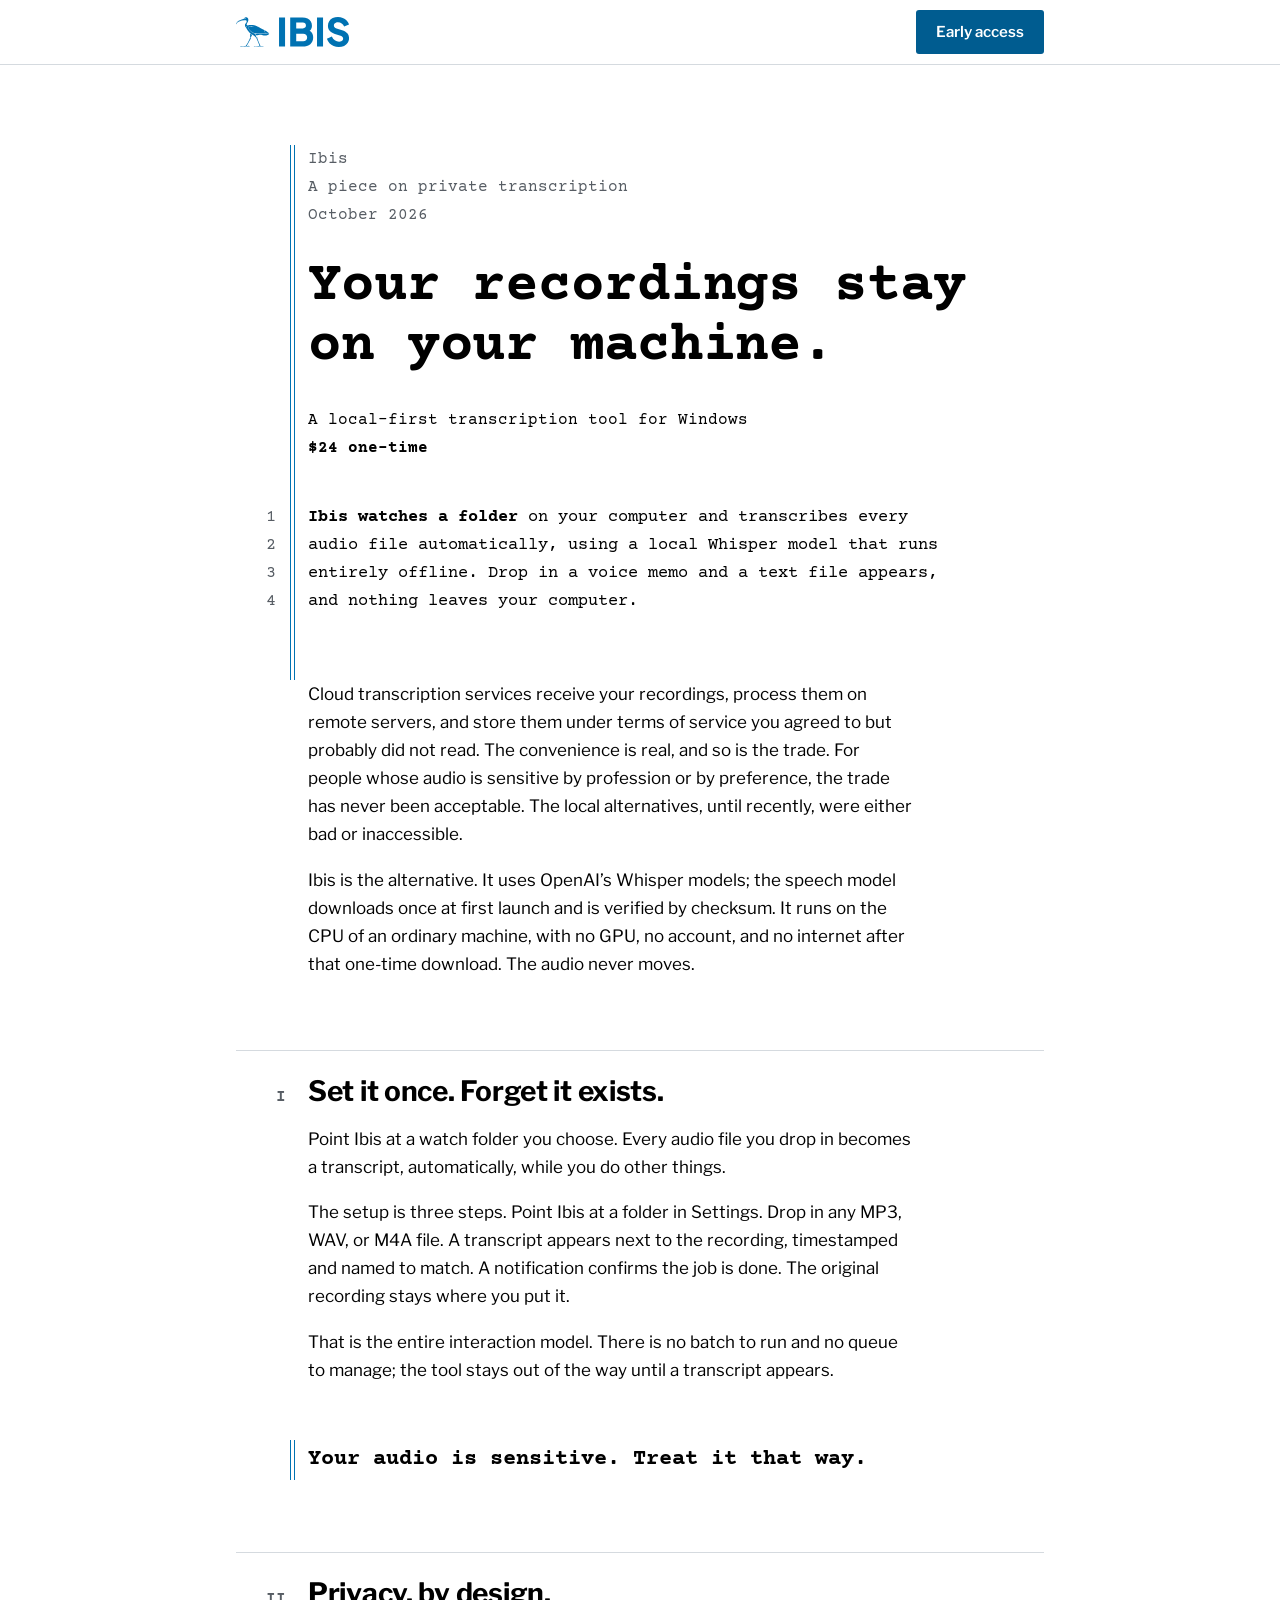
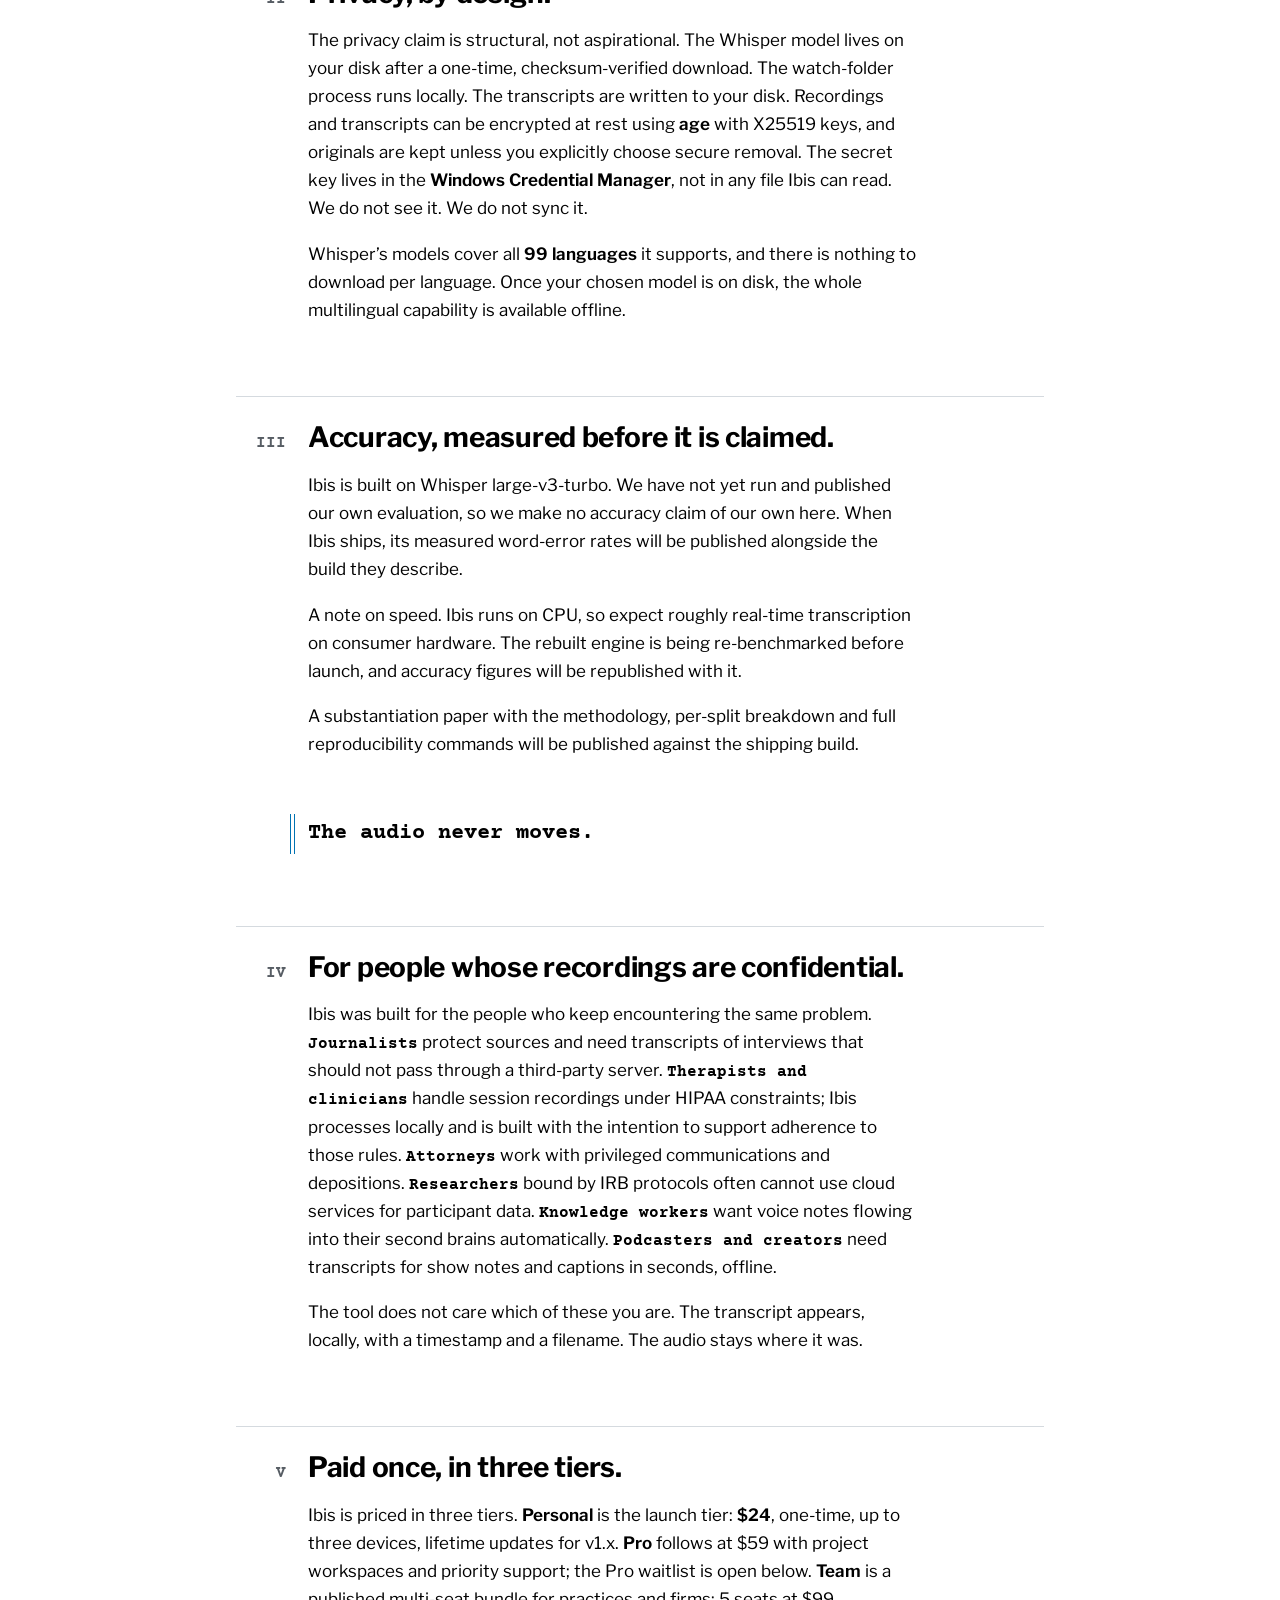
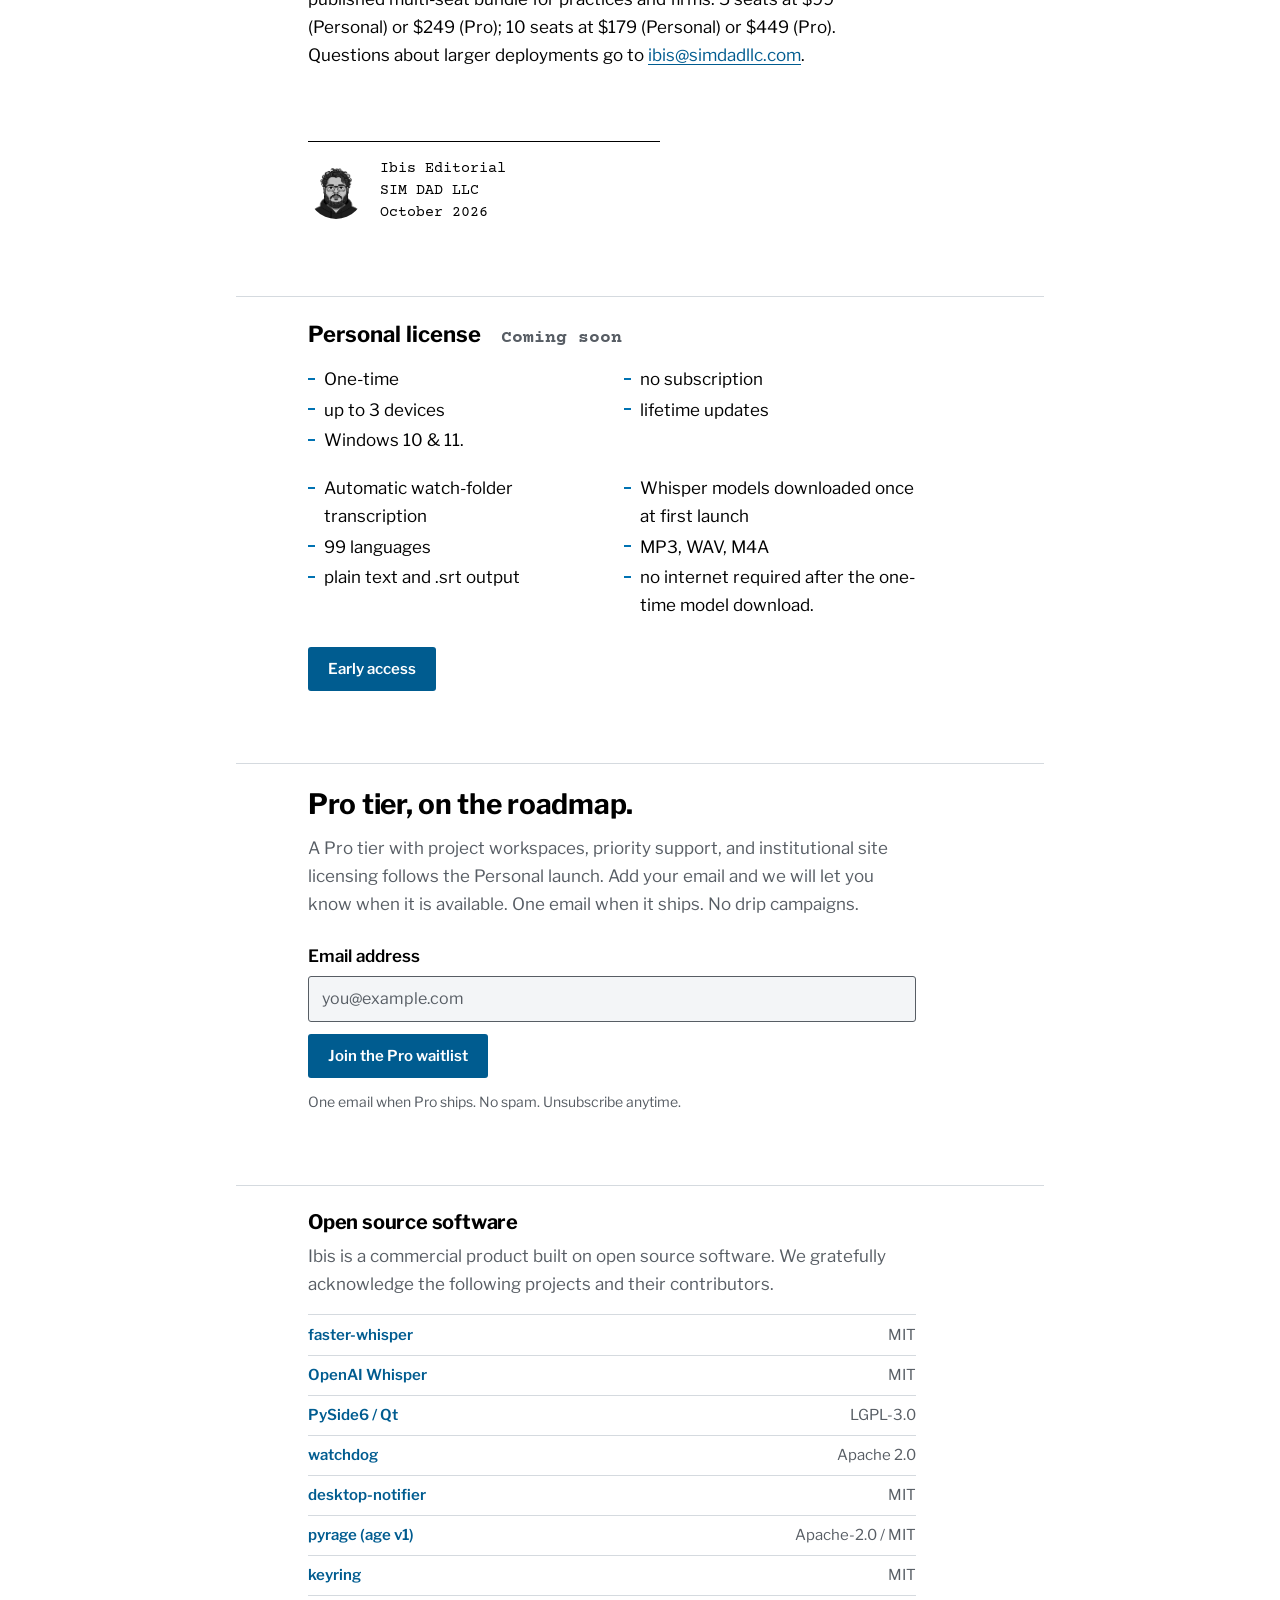
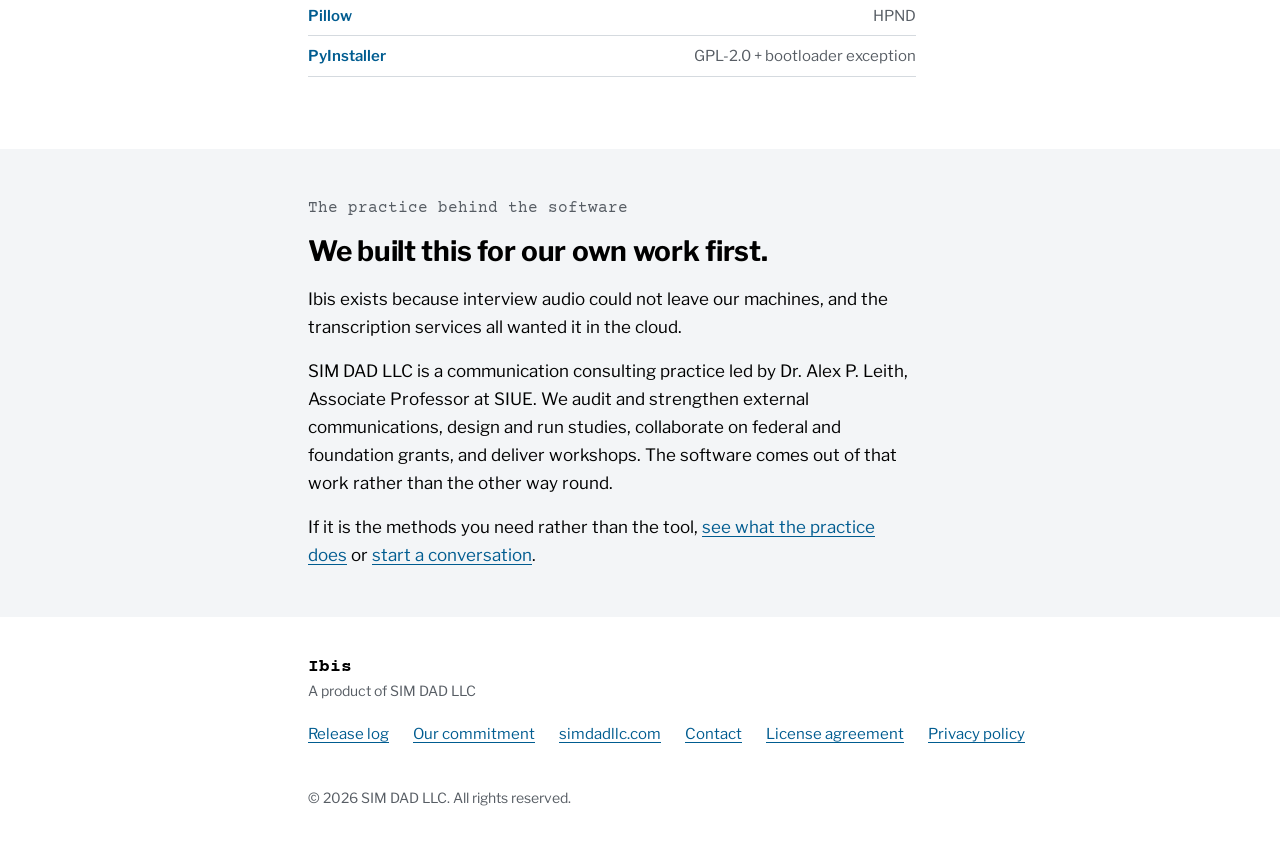
==== commit f31ed2a9: "Merge pull request #2 from SIM-DAD/restyle-2026-10 restyle 2026 10" ====
--- a/index.html
+++ b/index.html
@@ -17,7 +17,8 @@
   <meta name="twitter:image" content="https://useibis.app/img/social-share.png">
   <link rel="canonical" href="https://useibis.app/">
   <meta name="author" content="SIM DAD LLC">
-  <meta name="theme-color" content="#0072B2">
+  <meta name="theme-color" content="#FFFFFF" media="(prefers-color-scheme: light)">
+  <meta name="theme-color" content="#0E1216" media="(prefers-color-scheme: dark)">
   <script type="application/ld+json">
   {
     "@context": "https://schema.org",
@@ -40,724 +41,10 @@
     }
   }
   </script>
-  <link rel="preconnect" href="https://fonts.googleapis.com">
-  <link rel="preconnect" href="https://fonts.gstatic.com" crossorigin>
-  <link href="https://fonts.googleapis.com/css2?family=Plus+Jakarta+Sans:ital,wght@0,400;0,500;0,600;0,700;0,800;1,400&family=Source+Serif+4:ital,opsz,wght@0,8..60,400;0,8..60,500;0,8..60,600;0,8..60,700;1,8..60,400&display=swap" rel="stylesheet">
-
-  <style>
-    /* ─── TOKENS ─────────────────────────────────────────────────── */
-    :root {
-      --accent:    #0072B2;
-      --accent-h:  #005C90;
-      --accent-ink: #005C90; /* text-safe accent, 7.2:1 on white; --accent is for large display and fills */
-      --text:      #0F0F0F;
-      --muted:     #586070;
-      --bg:        #FFFFFF;
-      --surface:   #F7F7F8;
-      --border:    #E4E4E7;
-      --font:      'Plus Jakarta Sans', -apple-system, BlinkMacSystemFont, sans-serif;
-      --font-display: 'Source Serif 4', 'Source Serif Pro', 'Iowan Old Style', Georgia, serif;
-      --max-w:     1080px;
-      --radius:    8px;
-    }
-
-    @media (prefers-color-scheme: dark) {
-      :root {
-      /* #0072B2 is only 3.70:1 on the dark ground; this is 4.58:1. */
-      --accent: #1F83BB;
-        --accent-ink: #56B4E9;
-        --text:    #F4F4F5;
-        --muted:   #A1A1AA;
-        --bg:      #09090B;
-        --surface: #111113;
-        --border:  #27272A;
-      }
-    }
-
-    /* ─── RESET ──────────────────────────────────────────────────── */
-    *, *::before, *::after { box-sizing: border-box; margin: 0; padding: 0; }
-    html { scroll-behavior: smooth; }
-    body {
-      font-family: var(--font);
-      color: var(--text);
-      line-height: 1.6;
-      -webkit-font-smoothing: antialiased;
-      background-color: var(--bg);
-      background-image: url("data:image/svg+xml;utf8,<svg xmlns='http://www.w3.org/2000/svg' width='280' height='280'><filter id='n'><feTurbulence type='fractalNoise' baseFrequency='0.78' numOctaves='3' stitchTiles='stitch'/><feColorMatrix values='0 0 0 0 0 0 0 0 0 0 0 0 0 0 0 0 0 0 0.07 0'/></filter><rect width='100%25' height='100%25' filter='url(%23n)'/></svg>");
-      background-repeat: repeat;
-    }
-    img, video { max-width: 100%; display: block; }
-    a { color: inherit; text-decoration: none; }
-
-    /* ─── PAGE-LOAD REVEAL ───────────────────────────────────────── */
-    @keyframes fadeUp {
-      from { opacity: 0; transform: translateY(14px); }
-      to   { opacity: 1; transform: translateY(0); }
-    }
-    .hero-eyebrow, .hero h1, .hero-sub, .hero-actions, .hero-meta {
-      animation: fadeUp 0.75s cubic-bezier(0.2, 0.65, 0.3, 1) backwards;
-    }
-    .hero-eyebrow { animation-delay: 0.10s; }
-    .hero h1     { animation-delay: 0.22s; }
-    .hero-sub    { animation-delay: 0.44s; }
-    .hero-actions{ animation-delay: 0.60s; }
-    .hero-meta   { animation-delay: 0.74s; }
-    @media (prefers-reduced-motion: reduce) {
-      .hero-eyebrow, .hero h1, .hero-sub, .hero-actions, .hero-meta {
-        animation: none;
-      }
-    }
-
-    /* ─── LAYOUT ─────────────────────────────────────────────────── */
-    .container {
-      max-width: var(--max-w);
-      margin: 0 auto;
-      padding: 0 2rem;
-    }
-
-    /* ─── NAV ────────────────────────────────────────────────────── */
-    .nav {
-      position: sticky;
-      top: 0;
-      z-index: 100;
-      background: transparent;
-      border-bottom: 1px solid transparent;
-      transition: background 0.2s, border-color 0.2s;
-    }
-    .nav.scrolled {
-      background: var(--bg);
-      border-color: var(--border);
-    }
-    .nav-inner {
-      max-width: var(--max-w);
-      margin: 0 auto;
-      padding: 0 2rem;
-      height: 60px;
-      display: flex;
-      align-items: center;
-      justify-content: space-between;
-    }
-    .nav-brand { display: flex; align-items: center; }
-    .nav-wordmark { height: 36px; width: auto; display: block; }
-
-    /* ─── BUTTONS ────────────────────────────────────────────────── */
-    .btn {
-      display: inline-flex;
-      align-items: center;
-      gap: 0.3rem;
-      padding: 0.6rem 1.3rem;
-      border-radius: var(--radius);
-      font-family: var(--font);
-      font-size: 0.875rem;
-      font-weight: 600;
-      cursor: pointer;
-      border: 1.5px solid transparent;
-      transition: all 0.15s;
-      text-decoration: none;
-    }
-    .btn-primary   { background: var(--accent); color: #fff; border-color: var(--accent-ink); }
-    .btn-primary:hover { background: var(--accent-h); border-color: var(--accent-h); }
-    .btn-ghost     { background: transparent; color: var(--text); border-color: var(--border); }
-    .btn-ghost:hover { border-color: var(--accent-ink); color: var(--accent-ink); }
-    .btn-ghost-white { background: transparent; color: #fff; border-color: rgba(255,255,255,0.35); }
-    .btn-ghost-white:hover { border-color: #fff; }
-    .btn-ghost-dark { background: transparent; color: var(--text); border-color: var(--border); }
-    .btn-ghost-dark:hover { border-color: var(--accent); color: var(--accent); }
-    .btn-lg { padding: 0.8rem 1.75rem; font-size: 1rem; }
-    .btn-full { width: 100%; justify-content: center; }
-
-    /* ─── HERO ───────────────────────────────────────────────────── */
-    .hero {
-      padding: 7rem 0 5rem;
-      border-bottom: 1px solid var(--border);
-    }
-    .hero-inner {
-      max-width: var(--max-w);
-      margin: 0 auto;
-      padding: 0 2rem;
-    }
-    .hero-eyebrow {
-      display: inline-block;
-      font-size: 0.75rem;
-      font-weight: 700;
-      text-transform: uppercase;
-      letter-spacing: 0.1em;
-      color: var(--muted);
-      margin-bottom: 1.5rem;
-    }
-    .hero h1 {
-      font-family: var(--font-display);
-      font-size: clamp(3rem, 6.5vw, 5.25rem);
-      font-weight: 600;
-      line-height: 1.04;
-      letter-spacing: -0.025em;
-      max-width: 16ch;
-      margin-bottom: 1.5rem;
-    }
-    .hero-accent { color: var(--accent-ink); font-style: italic; font-weight: 500; }
-    .hero-sub {
-      font-size: 1.125rem;
-      color: var(--muted);
-      max-width: 52ch;
-      line-height: 1.65;
-      margin-bottom: 2.5rem;
-      font-weight: 400;
-    }
-    .hero-actions {
-      display: flex;
-      align-items: center;
-      gap: 0.75rem;
-      flex-wrap: wrap;
-    }
-    .hero-meta {
-      margin-top: 1.75rem;
-      font-size: 0.8rem;
-      color: var(--muted);
-    }
-    .hero-meta span { margin: 0 0.4rem; opacity: 0.4; }
-
-    /* ─── STATS STRIP ────────────────────────────────────────────── */
-    .stats-strip {
-      border-bottom: 1px solid var(--border);
-      padding: 2.75rem 0;
-    }
-    .stats-inner {
-      max-width: var(--max-w);
-      margin: 0 auto;
-      padding: 0 2rem;
-      display: grid;
-      grid-template-columns: repeat(4, 1fr);
-      gap: 2rem;
-    }
-    .stat-num {
-      font-family: var(--font-display);
-      font-size: 2.5rem;
-      font-weight: 600;
-      color: var(--accent-ink);
-      letter-spacing: -0.025em;
-      line-height: 1;
-    }
-    .stat-label {
-      font-size: 0.8rem;
-      color: var(--muted);
-      margin-top: 0.3rem;
-      font-weight: 500;
-    }
-
-    /* ─── DEMO ───────────────────────────────────────────────────── */
-    .demo-section {
-      padding: 4rem 0;
-      border-bottom: 1px solid var(--border);
-    }
-    .demo-inner {
-      max-width: var(--max-w);
-      margin: 0 auto;
-      padding: 0 2rem;
-    }
-    .demo-video {
-      width: 100%;
-      border-radius: 10px;
-      border: 1px solid var(--border);
-      display: block;
-    }
-
-    /* ─── SECTIONS ───────────────────────────────────────────────── */
-    .section       { padding: 6rem 0; border-bottom: 1px solid var(--border); }
-    .section-alt   { padding: 6rem 0; background: var(--surface); border-bottom: 1px solid var(--border); }
-    .section-dark  { padding: 6rem 0; background: #0F0F0F; color: #FFFFFF; }
-    @media (prefers-color-scheme: dark) {
-      .section-dark { background: #1C1C1E; }
-    }
-
-    .eyebrow {
-      display: block;
-      font-size: 0.72rem;
-      font-weight: 700;
-      text-transform: uppercase;
-      letter-spacing: 0.12em;
-      color: var(--accent-ink);
-      margin-bottom: 1rem;
-    }
-    .section-dark .eyebrow { color: rgba(255,255,255,0.45); }
-
-    h2 {
-      font-family: var(--font-display);
-      font-size: clamp(1.85rem, 3.7vw, 2.75rem);
-      font-weight: 600;
-      line-height: 1.12;
-      letter-spacing: -0.02em;
-      margin-bottom: 1.25rem;
-    }
-    h2 em {
-      font-style: italic;
-      color: var(--accent-ink);
-      font-weight: 500;
-    }
-    .section-dark h2 { color: #fff; }
-    .section-dark h2 em { color: var(--accent); }
-
-    .section-sub {
-      font-size: 1.0625rem;
-      color: var(--muted);
-      max-width: 58ch;
-      line-height: 1.65;
-    }
-    .section-dark .section-sub { color: rgba(255,255,255,0.5); }
-
-    /* ─── HOW IT WORKS ───────────────────────────────────────────── */
-    .steps-grid {
-      display: grid;
-      grid-template-columns: repeat(3, 1fr);
-      gap: 2px;
-      margin-top: 3.5rem;
-      border: 1px solid var(--border);
-      border-radius: var(--radius);
-      overflow: hidden;
-    }
-    .step-cell {
-      padding: 2rem;
-      background: var(--bg);
-      border-right: 1px solid var(--border);
-    }
-    .step-cell:last-child { border-right: none; }
-    .step-num {
-      font-size: 2rem;
-      font-weight: 800;
-      color: var(--accent-ink);
-      letter-spacing: -0.04em;
-      line-height: 1;
-      margin-bottom: 1rem;
-    }
-    .step-cell h3 {
-      font-size: 0.9375rem;
-      font-weight: 700;
-      margin-bottom: 0.5rem;
-      letter-spacing: -0.01em;
-    }
-    .step-cell p {
-      font-size: 0.875rem;
-      color: var(--muted);
-      line-height: 1.65;
-    }
-
-    /* ─── PRIVACY / DARK ─────────────────────────────────────────── */
-    .privacy-list {
-      margin-top: 2.5rem;
-      display: grid;
-      grid-template-columns: 1fr 1fr;
-      gap: 2rem;
-    }
-    .privacy-item h4 {
-      font-size: 0.9375rem;
-      font-weight: 700;
-      color: #fff;
-      margin-bottom: 0.4rem;
-    }
-    .privacy-item p {
-      font-size: 0.875rem;
-      color: rgba(255,255,255,0.5);
-      line-height: 1.65;
-    }
-    .privacy-rule {
-      font-size: clamp(1.4rem, 2.5vw, 1.875rem);
-      font-weight: 800;
-      color: #fff;
-      letter-spacing: -0.025em;
-      line-height: 1.2;
-      max-width: 28ch;
-      margin-bottom: 2.5rem;
-    }
-    .privacy-rule em { color: var(--accent-ink); font-style: normal; }
-
-    /* ─── AUDIENCE ───────────────────────────────────────────────── */
-    .audience-grid {
-      display: grid;
-      grid-template-columns: repeat(3, 1fr);
-      gap: 0;
-      margin-top: 3.5rem;
-      border: 1px solid var(--border);
-      border-radius: var(--radius);
-      overflow: hidden;
-    }
-    .audience-cell {
-      padding: 1.75rem;
-      border-right: 1px solid var(--border);
-      border-bottom: 1px solid var(--border);
-    }
-    .audience-cell:nth-child(3n) { border-right: none; }
-    .audience-cell:nth-last-child(-n+3) { border-bottom: none; }
-    .audience-cell h3 {
-      font-size: 0.9375rem;
-      font-weight: 700;
-      margin-bottom: 0.4rem;
-      letter-spacing: -0.01em;
-    }
-    .audience-cell p {
-      font-size: 0.8375rem;
-      color: var(--muted);
-      line-height: 1.6;
-    }
-
-    /* ─── PRICING ────────────────────────────────────────────────── */
-    .pricing-grid {
-      display: grid;
-      grid-template-columns: repeat(3, 1fr);
-      gap: 1.25rem;
-      margin-top: 3.5rem;
-    }
-    .pricing-card {
-      border: 1px solid var(--border);
-      border-radius: var(--radius);
-      padding: 2rem;
-      position: relative;
-    }
-    .pricing-card.featured {
-      border-color: var(--accent-ink);
-    }
-    .tier-badge {
-      display: inline-block;
-      font-size: 0.7rem;
-      font-weight: 700;
-      text-transform: uppercase;
-      letter-spacing: 0.1em;
-      padding: 0.25rem 0.6rem;
-      border-radius: 100px;
-      margin-bottom: 1rem;
-    }
-    .tier-badge-accent  { background: var(--accent-ink); color: #fff; }
-    .tier-badge-surface { background: var(--surface); color: var(--muted); border: 1px solid var(--border); }
-    .tier-name {
-      font-size: 0.8125rem;
-      font-weight: 700;
-      text-transform: uppercase;
-      letter-spacing: 0.1em;
-      color: var(--muted);
-      margin-bottom: 0.4rem;
-    }
-    .tier-price {
-      font-size: 2.5rem;
-      font-weight: 800;
-      letter-spacing: -0.04em;
-      line-height: 1;
-      margin-bottom: 0.25rem;
-    }
-    .tier-price sup { font-size: 1.1rem; vertical-align: super; }
-    .tier-price-alt {
-      font-size: 1.25rem;
-      font-weight: 700;
-      letter-spacing: -0.02em;
-      margin-bottom: 0.25rem;
-    }
-    .tier-note {
-      font-size: 0.775rem;
-      color: var(--muted);
-      margin-bottom: 1.5rem;
-    }
-    .tier-features {
-      list-style: none;
-      margin-bottom: 1.75rem;
-    }
-    .tier-features li {
-      font-size: 0.8375rem;
-      color: var(--muted);
-      padding: 0.45rem 0;
-      border-top: 1px solid var(--border);
-      display: flex;
-      align-items: baseline;
-      gap: 0.5rem;
-    }
-    .tier-features li::before {
-      content: '✓';
-      color: var(--accent-ink);
-      font-size: 0.7rem;
-      font-weight: 800;
-      flex-shrink: 0;
-    }
-    .tier-features li.dimmed { opacity: 0.5; }
-    .tier-features li.dimmed::before { content: '◦'; }
-
-    /* ─── WAITLIST ───────────────────────────────────────────────── */
-    .waitlist-wrap { max-width: 520px; }
-    .wl-form {
-      margin-top: 2rem;
-      display: flex;
-      flex-direction: column;
-      gap: 1rem;
-    }
-    .wl-field { display: flex; flex-direction: column; gap: 0.4rem; }
-    .wl-field label { font-size: 0.8125rem; font-weight: 600; }
-    .wl-field label span { font-weight: 400; color: var(--muted); }
-    .wl-field input[type="email"] {
-      width: 100%;
-      padding: 0.75rem 1rem;
-      font-family: var(--font);
-      font-size: 0.9375rem;
-      background: var(--bg);
-      color: var(--text);
-      border: 1.5px solid var(--border);
-      border-radius: var(--radius);
-      transition: border-color 0.15s;
-    }
-    .wl-field input[type="email"]:focus { outline: none; border-color: var(--accent-ink); }
-    .wl-field input::placeholder { color: var(--muted); }
-    .wl-submit {
-      width: 100%;
-      padding: 0.875rem;
-      background: var(--accent);
-      color: #fff;
-      border: none;
-      border-radius: var(--radius);
-      font-family: var(--font);
-      font-size: 0.9375rem;
-      font-weight: 700;
-      cursor: pointer;
-      transition: background 0.15s;
-    }
-    .wl-submit:hover:not(:disabled) { background: var(--accent-h); }
-    .wl-submit:disabled { opacity: 0.55; cursor: not-allowed; }
-    .wl-fine { font-size: 0.775rem; color: var(--muted); }
-    .wl-success {
-      display: none;
-      padding: 1.5rem;
-      border: 1px solid var(--border);
-      border-radius: var(--radius);
-      background: var(--surface);
-    }
-    .wl-success.visible { display: block; }
-    .wl-success h3 { font-size: 1.05rem; font-weight: 700; margin-bottom: 0.35rem; }
-    .wl-success p  { font-size: 0.875rem; color: var(--muted); }
-    .wl-error { display: none; font-size: 0.8125rem; color: #dc2626; }
-    .wl-error.visible { display: block; }
-
-    /* ─── FOOTER ─────────────────────────────────────────────────── */
-    .footer {
-      padding: 3rem 0 2.5rem;
-      border-top: 1px solid var(--border);
-    }
-    .footer-inner {
-      max-width: var(--max-w);
-      margin: 0 auto;
-      padding: 0 2rem;
-      display: flex;
-      align-items: center;
-      justify-content: space-between;
-      flex-wrap: wrap;
-      gap: 1.5rem;
-    }
-    .footer-brand { font-weight: 800; font-size: 1rem; letter-spacing: -0.02em; }
-    .footer-sub   { font-size: 0.775rem; color: var(--muted); margin-top: 2px; }
-    .footer-links { display: flex; gap: 1.75rem; align-items: center; flex-wrap: wrap; }
-    .footer-links a { font-size: 0.8125rem; color: var(--muted); transition: color 0.15s; }
-    .footer-links a:hover { color: var(--text); }
-    .footer-copy {
-      max-width: var(--max-w);
-      margin: 1.5rem auto 0;
-      padding: 1.5rem 2rem 0;
-      border-top: 1px solid var(--border);
-      font-size: 0.75rem;
-      color: var(--muted);
-    }
-
-    /* ─── FOCUS ──────────────────────────────────────────────────── */
-    :focus-visible { outline: 2px solid var(--accent); outline-offset: 3px; border-radius: 3px; }
-
-    /* ─── RESPONSIVE ─────────────────────────────────────────────── */
-    @media (max-width: 900px) {
-      .pricing-grid { grid-template-columns: 1fr; max-width: 420px; }
-      .steps-grid   { grid-template-columns: 1fr; }
-      .step-cell    { border-right: none; border-bottom: 1px solid var(--border); }
-      .step-cell:last-child { border-bottom: none; }
-      .audience-grid { grid-template-columns: 1fr 1fr; }
-      .audience-cell:nth-child(3n) { border-right: 1px solid var(--border); }
-      .audience-cell:nth-child(2n) { border-right: none; }
-      .privacy-list  { grid-template-columns: 1fr; }
-    }
-    @media (max-width: 768px) {
-      .hero        { padding: 5.5rem 0 4rem; }
-      .stats-inner { grid-template-columns: repeat(2, 1fr); }
-      .section     { padding: 4.5rem 0; }
-      .section-alt { padding: 4.5rem 0; }
-      .section-dark { padding: 4.5rem 0; }
-      .audience-grid { grid-template-columns: 1fr; }
-      .audience-cell { border-right: none; }
-      .audience-cell:nth-last-child(-n+3) { border-bottom: 1px solid var(--border); }
-      .audience-cell:last-child { border-bottom: none; }
-    }
-    @media (max-width: 480px) {
-      .hero h1 { font-size: 2.6rem; }
-      .hero-actions .btn { width: 100%; justify-content: center; }
-      .stats-inner { grid-template-columns: 1fr 1fr; gap: 1.5rem; }
-    }
-    /* ═══ MANUSCRIPT LAYOUT: the page is a longform article ═══ */
-    .manuscript { max-width: 720px; margin: 0 auto; padding: 0 2rem; font-family: var(--font-display); color: var(--text); }
-    .manuscript p { font-size: 1.1875rem; line-height: 1.7; margin: 0 0 1.4rem; color: var(--text); }
-    .manuscript em { font-style: italic; }
-    .manuscript strong { font-weight: 600; color: var(--accent-ink); font-style: italic; }
-    .manuscript a { color: var(--accent-ink); border-bottom: 1px solid var(--border); transition: border-color 0.15s; }
-    .manuscript a:hover { border-color: var(--accent-ink); }
-
-    .issue-marker {
-      max-width: 720px; margin: 4rem auto 3rem; padding: 0 2rem;
-      display: flex; align-items: center; gap: 1.25rem;
-      font-family: var(--font); font-size: 0.7rem; font-weight: 700;
-      letter-spacing: 0.18em; text-transform: uppercase; color: var(--muted);
-    }
-    .issue-marker::before, .issue-marker::after {
-      content: ""; flex: 1; height: 1px; background: var(--border);
-    }
-
-    .opening {
-      max-width: 720px; margin: 0 auto 3.5rem; padding: 0 2rem; text-align: center;
-    }
-    .opening h1 {
-      font-family: var(--font-display); font-size: clamp(3rem, 8vw, 6.25rem);
-      font-weight: 500; line-height: 0.98; letter-spacing: -0.035em;
-      margin: 0; color: var(--text);
-    }
-    .opening h1 em {
-      font-style: italic; font-weight: 400; color: var(--accent-ink);
-    }
-    .opening .byline {
-      font-family: var(--font); font-size: 0.78rem; letter-spacing: 0.1em;
-      text-transform: uppercase; color: var(--muted); margin-top: 2rem;
-    }
-
-    .lede {
-      font-size: 1.3125rem !important; line-height: 1.55 !important; margin-bottom: 2rem !important;
-    }
-    .lede::first-letter {
-      font-family: var(--font-display);
-      float: left; font-size: 5.6em; line-height: 0.85;
-      padding: 0.05em 0.12em 0 0;
-      font-weight: 600; color: var(--accent-ink); font-style: italic;
-    }
-    .lede-opener { font-variant: small-caps; letter-spacing: 0.05em; font-weight: 500; }
-
-    .section-marker {
-      max-width: 720px; margin: 4.5rem auto 1.5rem; padding: 0 2rem; text-align: center;
-    }
-    .section-marker .numeral {
-      font-family: var(--font-display); font-size: 1.4rem; font-weight: 500; font-style: italic;
-      color: var(--accent-ink); letter-spacing: 0.12em;
-      display: inline-block; padding: 0 1.5rem; position: relative;
-    }
-    .section-marker .numeral::before, .section-marker .numeral::after {
-      content: ""; position: absolute; top: 50%; width: 3rem; height: 1px; background: var(--border);
-    }
-    .section-marker .numeral::before { right: 100%; }
-    .section-marker .numeral::after  { left: 100%; }
-    .section-marker .heading {
-      font-family: var(--font-display); font-size: 1.875rem; font-weight: 600;
-      letter-spacing: -0.015em; line-height: 1.2; margin-top: 0.75rem; color: var(--text);
-    }
-    .section-marker .heading em { font-style: italic; color: var(--accent-ink); font-weight: 500; }
-
-    .pull-quote {
-      max-width: 720px; margin: 3.5rem auto; padding: 2rem 2rem 2rem 3.5rem;
-      font-family: var(--font-display); font-size: clamp(1.5rem, 3.2vw, 2.1rem);
-      font-style: italic; font-weight: 500; line-height: 1.3; letter-spacing: -0.015em;
-      color: var(--accent-ink); border-left: 3px solid var(--accent); position: relative;
-    }
-    .pull-quote::before {
-      content: "“"; position: absolute; left: 1.2rem; top: 0.5rem;
-      font-size: 4rem; color: var(--accent-ink); opacity: 0.35; line-height: 1;
-      font-family: var(--font-display);
-    }
-
-    .ornament {
-      max-width: 720px; margin: 3.5rem auto 1.5rem; padding: 0 2rem; text-align: center;
-      font-family: var(--font-display); font-size: 1.5rem; color: var(--accent-ink); opacity: 0.5;
-    }
-    .signature {
-      max-width: 720px; margin: 0 auto 5rem; padding: 0 2rem;
-      font-family: var(--font); font-size: 0.78rem;
-      letter-spacing: 0.1em; text-transform: uppercase; color: var(--muted); text-align: center;
-    }
-    .signature-avatar {
-      width: 36px; height: 36px; border-radius: 50%;
-      display: inline-block; vertical-align: middle; margin-right: 0.85rem;
-      border: 1px solid var(--border); object-fit: cover;
-    }
-
-    .colophon { max-width: 720px; margin: 6rem auto 4rem; padding: 3rem 2rem 0; border-top: 1px solid var(--border); }
-    .colophon-row {
-      display: flex; align-items: baseline; justify-content: space-between;
-      flex-wrap: wrap; gap: 1.5rem; margin-bottom: 1rem;
-    }
-    .colophon-label {
-      font-family: var(--font); font-size: 0.72rem; letter-spacing: 0.12em;
-      text-transform: uppercase; color: var(--muted);
-    }
-    .colophon-price {
-      font-family: var(--font-display); font-size: 2.25rem; font-weight: 600;
-      color: var(--accent-ink); letter-spacing: -0.02em;
-    }
-    .colophon-price sup { font-size: 1.2rem; vertical-align: super; padding-right: 0.1em; }
-    .colophon p {
-      font-family: var(--font); font-size: 0.875rem; color: var(--muted);
-      line-height: 1.7; margin-bottom: 0.5rem;
-    }
-    .colophon-buy {
-      display: inline-block; margin-top: 1.25rem;
-      font-family: var(--font); font-size: 0.95rem; font-weight: 600;
-      color: var(--accent-ink); border-bottom: 1.5px solid var(--accent);
-      padding-bottom: 1px; transition: opacity 0.15s;
-    }
-    .colophon-buy:hover { opacity: 0.75; }
-
-    .end-waitlist { max-width: 720px; margin: 0 auto 5rem; padding: 0 2rem; }
-    .end-waitlist .heading {
-      font-family: var(--font-display); font-size: 2rem; font-weight: 600;
-      letter-spacing: -0.02em; margin-bottom: 0.75rem;
-    }
-    .end-waitlist .heading em { font-style: italic; color: var(--accent-ink); font-weight: 500; }
-
-    @media (max-width: 720px) {
-      .opening h1 { font-size: clamp(2.4rem, 11vw, 3.5rem); }
-      .lede::first-letter { font-size: 4em; }
-      .pull-quote { padding: 1.5rem 1.5rem 1.5rem 2.5rem; }
-      .pull-quote::before { left: 0.8rem; top: 0.4rem; font-size: 3rem; }
-      .section-marker .numeral::before, .section-marker .numeral::after { width: 1.5rem; }
-    }
-
-    /* ─── OPEN SOURCE ATTRIBUTION ────────────────────────────── */
-    .oss-section { padding: 3rem 0; border-top: 1px solid var(--border); background: var(--surface); }
-    .oss-heading { font-size: 0.72rem; font-weight: 700; text-transform: uppercase; letter-spacing: 0.12em; color: var(--muted); margin-bottom: 0.6rem; }
-    .oss-sub { font-size: 0.8125rem; color: var(--muted); margin-bottom: 1.25rem; line-height: 1.6; max-width: 64ch; }
-    .oss-grid { display: flex; flex-wrap: wrap; gap: 0.45rem; }
-    .oss-item {
-      display: inline-flex; align-items: center; gap: 0.4rem;
-      padding: 0.25rem 0.7rem; border: 1px solid var(--border); border-radius: 100px;
-      font-size: 0.775rem; color: var(--muted); text-decoration: none;
-      transition: color 0.15s, border-color 0.15s;
-    }
-    .oss-item:hover { color: var(--text); border-color: var(--muted); }
-    .oss-item-name { font-weight: 600; color: var(--text); }
-  
-    /* The practice behind the product. Quiet by design: it should read as provenance,
-       not as an advertisement interrupting the product page. */
-    .practice { background: var(--surface); border-top: 1px solid var(--border);
-                border-bottom: 1px solid var(--border); padding: 3.5rem 1.25rem; }
-    .practice-inner { max-width: 680px; margin: 0 auto; }
-    .practice-eyebrow { font-size: .78rem; letter-spacing: .09em; text-transform: uppercase;
-                        color: var(--muted); margin: 0 0 .6rem; }
-    .practice h2 { font-size: 1.5rem; line-height: 1.25; margin: 0 0 1rem; }
-    .practice p { color: var(--text); margin: 0 0 1rem; }
-    .practice-cta { color: var(--muted); }
-    .practice-cta a { color: var(--accent-ink); text-decoration: underline; text-underline-offset: 2px; }
-    .practice-cta a:hover { text-decoration-thickness: 2px; }
-    /* 5:1 floor: the small tracked labels measure below the floor in the muted gray even at 6.3:1 declared,
-       so they take a darker ink in light mode and keep the muted token in dark mode. */
-    .issue-marker, .opening .byline, .colophon-label { color: #4B5563; }
-    @media (prefers-color-scheme: dark) {
-      .issue-marker, .opening .byline, .colophon-label { color: var(--muted); }
-      /* dark mode: the bright accent carries the button, so the label goes dark */
-      .btn-primary, .wl-submit { background: var(--accent-ink); color: #09090B; border-color: var(--accent-ink); }
-      .btn-primary:hover, .wl-submit:hover:not(:disabled) { background: var(--accent-ink); filter: brightness(1.08); }
-    }
-</style>
+  <link rel="preload" href="/fonts/courier-prime-latin-700-normal.woff2" as="font" type="font/woff2" crossorigin>
+  <link rel="stylesheet" href="/css/site.css">
 </head>
-<body>
+<body class="home">
 
   <!-- NAV -->
   <nav class="nav" id="nav">
@@ -773,21 +60,16 @@
   </nav>
 
 
-  <!-- ISSUE MARKER -->
-  <div class="issue-marker">Ibis &middot; A piece on private transcription &middot; October 2026</div>
-
-
-  <!-- OPENING -->
-  <header class="opening">
-    <h1>Your recordings stay<br>on <em>your machine</em>.</h1>
-    <div class="byline">A local-first transcription tool for Windows &middot; $24 one-time</div>
+  <!-- THE TRANSCRIPT PAGE -->
+  <main class="sheet" id="main">
+  <header class="transcript">
+    <p class="caption"><span>Ibis</span> <span>A piece on private transcription</span> <span>October 2026</span></p>
+    <h1>Your recordings stay <br>on your machine.</h1>
+    <p class="byline"><span>A local-first transcription tool for Windows</span> <span>$24 one-time</span></p>
+    <p class="lede numbered"><span class="lede-opener">Ibis watches a folder</span> on your computer and transcribes every audio file automatically, using a local Whisper model that runs entirely offline. Drop in a voice memo and a text file appears, and nothing leaves your computer.</p>
   </header>
 
-
-  <!-- LEDE -->
-  <article class="manuscript">
-    <p class="lede"><span class="lede-opener">Ibis watches a folder</span> on your computer and transcribes every audio file automatically, using a local Whisper model that runs entirely offline. Drop in a voice memo and a text file appears, and nothing leaves your computer.</p>
-
+  <article class="manuscript">
     <p>Cloud transcription services receive your recordings, process them on remote servers, and store them under terms of service you agreed to but probably did not read. The convenience is real, and so is the trade. For people whose audio is sensitive by profession or by preference, the trade has never been acceptable. The local alternatives, until recently, were either bad or inaccessible.</p>
 
     <p>Ibis is the alternative. It uses OpenAI&rsquo;s Whisper models; the speech model downloads once at first launch and is verified by checksum. It runs on the CPU of an ordinary machine, with no GPU, no account, and no internet after that one-time download. The audio never moves.</p>
@@ -797,7 +79,7 @@
   <!-- SECTION I -->
   <div class="section-marker">
     <span class="numeral">I</span>
-    <div class="heading">Set it <em>once</em>. Forget it exists.</div>
+    <h2 class="heading">Set it once. Forget it exists.</h2>
   </div>
 
   <article class="manuscript" id="how-it-works">
@@ -810,13 +92,13 @@
 
 
   <!-- PULL QUOTE 1 -->
-  <blockquote class="pull-quote">Your audio is sensitive. Treat it that way.</blockquote>
+  <blockquote class="quoted-line">Your audio is sensitive. Treat it that way.</blockquote>
 
 
   <!-- SECTION II -->
   <div class="section-marker">
     <span class="numeral">II</span>
-    <div class="heading">Privacy, by <em>design</em>.</div>
+    <h2 class="heading">Privacy, by design.</h2>
   </div>
 
   <article class="manuscript">
@@ -829,7 +111,7 @@
   <!-- SECTION III -->
   <div class="section-marker">
     <span class="numeral">III</span>
-    <div class="heading"><em>Accuracy</em>, measured before it is claimed.</div>
+    <h2 class="heading">Accuracy, measured before it is claimed.</h2>
   </div>
 
   <article class="manuscript">
@@ -842,13 +124,13 @@
 
 
   <!-- PULL QUOTE 2 -->
-  <blockquote class="pull-quote">The audio never moves.</blockquote>
+  <blockquote class="quoted-line">The audio never moves.</blockquote>
 
 
   <!-- SECTION IV -->
   <div class="section-marker">
     <span class="numeral">IV</span>
-    <div class="heading">For people whose recordings are <em>confidential</em>.</div>
+    <h2 class="heading">For people whose recordings are confidential.</h2>
   </div>
 
   <article class="manuscript">
@@ -861,7 +143,7 @@
   <!-- SECTION V: ENDNOTE -->
   <div class="section-marker">
     <span class="numeral">V</span>
-    <div class="heading">Paid <em>once</em>, in three tiers.</div>
+    <h2 class="heading">Paid once, in three tiers.</h2>
   </div>
 
   <article class="manuscript">
@@ -869,21 +151,10 @@
   </article>
 
 
-  <!-- ORNAMENT + SIGNATURE -->
-  <div class="ornament" aria-hidden="true">
-    <svg xmlns="http://www.w3.org/2000/svg" viewBox="0 0 80 32" fill="currentColor" style="width:5em;height:2em;display:inline-block;vertical-align:middle;">
-      <rect x="6"  y="13" width="3" height="6"  rx="1"/>
-      <rect x="16" y="9"  width="3" height="14" rx="1"/>
-      <rect x="26" y="4"  width="3" height="24" rx="1"/>
-      <rect x="36" y="1"  width="3" height="30" rx="1"/>
-      <rect x="46" y="6"  width="3" height="20" rx="1"/>
-      <rect x="56" y="11" width="3" height="10" rx="1"/>
-      <rect x="66" y="14" width="3" height="4"  rx="1"/>
-    </svg>
-  </div>
+  <!-- SIGNATURE -->
   <div class="signature">
     <img src="img/headshot.png" alt="Alex P. Leith" class="signature-avatar" loading="lazy" decoding="async" width="96" height="96">
-    Ibis Editorial &middot; SIM DAD LLC &middot; October 2026
+    <span class="signature-lines"><span>Ibis Editorial</span> <span>SIM DAD LLC</span> <span>October 2026</span></span>
   </div>
 
 
@@ -893,16 +164,16 @@
       <span class="colophon-label">Personal license</span>
       <div class="colophon-price">Coming&nbsp;soon</div>
     </div>
-    <p>One-time &middot; no subscription &middot; up to 3 devices &middot; lifetime updates &middot; Windows 10 &amp; 11.</p>
-    <p>Automatic watch-folder transcription &middot; Whisper models downloaded once at first launch &middot; 99 languages &middot; MP3, WAV, M4A &middot; plain text and .srt output &middot; no internet required after the one-time model download.</p>
+    <ul class="spec"><li>One-time</li> <li>no subscription</li> <li>up to 3 devices</li> <li>lifetime updates</li> <li>Windows 10 &amp; 11.</li></ul>
+    <ul class="spec"><li>Automatic watch-folder transcription</li> <li>Whisper models downloaded once at first launch</li> <li>99 languages</li> <li>MP3, WAV, M4A</li> <li>plain text and .srt output</li> <li>no internet required after the one-time model download.</li></ul>
     <a href="/beta/" class="colophon-buy">Early access</a>
   </section>
 
 
   <!-- PRO WAITLIST (quiet end-block) -->
   <section class="end-waitlist" id="pro-waitlist">
-    <div class="heading">Pro tier, on the <em>roadmap</em>.</div>
-    <p style="font-family:var(--font);font-size:0.95rem;color:var(--muted);line-height:1.65;margin-bottom:2rem;">A Pro tier with project workspaces, priority support, and institutional site licensing follows the Personal launch. Add your email and we will let you know when it is available. One email when it ships. No drip campaigns.</p>
+    <h2 class="heading">Pro tier, on the roadmap.</h2>
+    <p class="end-sub">A Pro tier with project workspaces, priority support, and institutional site licensing follows the Personal launch. Add your email and we will let you know when it is available. One email when it ships. No drip campaigns.</p>
 
     <div class="wl-success" id="wl-success" role="status">
       <h3>You&rsquo;re on the Pro waitlist.</h3>
@@ -924,7 +195,7 @@
   <!-- OPEN SOURCE ATTRIBUTION -->
   <div class="oss-section">
     <div class="container">
-      <p class="oss-heading">Open source software</p>
+      <h2 class="oss-heading">Open source software</h2>
       <p class="oss-sub">Ibis is a commercial product built on open source software. We gratefully acknowledge the following projects and their contributors.</p>
       <div class="oss-grid">
         <a class="oss-item" href="https://github.com/SYSTRAN/faster-whisper" target="_blank" rel="noopener"><span class="oss-item-name">faster-whisper</span><span>MIT</span></a>
@@ -940,6 +211,8 @@
     </div>
   </div>
 
+
+  </main>
 
   <!-- FOOTER -->
   
--- a/css/site.css
+++ b/css/site.css
@@ -0,0 +1,387 @@
+/* useibis.app: one stylesheet for every page.
+   The page is a transcript: a fixed left gutter (the court reporter's line-number column) runs the
+   whole page behind a double margin rule, the transcript passages are set in Courier Prime, and the
+   running text is Libre Franklin. Plan and brief trace:
+   C:/pythia/work/restyle-2026-10/plans/ibis-web.md and the commit message. */
+
+/* ── Fonts (self-hosted, SIL OFL 1.1; see /fonts/README.txt) ─────────────────── */
+@font-face {
+  font-family: "Courier Prime";
+  src: url("/fonts/courier-prime-latin-400-normal.woff2") format("woff2");
+  font-weight: 400; font-style: normal; font-display: swap;
+}
+@font-face {
+  font-family: "Courier Prime";
+  src: url("/fonts/courier-prime-latin-700-normal.woff2") format("woff2");
+  font-weight: 700; font-style: normal; font-display: swap;
+}
+@font-face {
+  font-family: "Courier Prime";
+  src: url("/fonts/courier-prime-latin-400-italic.woff2") format("woff2");
+  font-weight: 400; font-style: italic; font-display: swap;
+}
+@font-face {
+  font-family: "Libre Franklin";
+  src: url("/fonts/libre-franklin-latin-wght-normal.woff2") format("woff2");
+  font-weight: 100 900; font-style: normal; font-display: swap;
+}
+@font-face {
+  font-family: "Libre Franklin";
+  src: url("/fonts/libre-franklin-latin-wght-italic.woff2") format("woff2");
+  font-weight: 100 900; font-style: italic; font-display: swap;
+}
+
+/* ── Tokens ─────────────────────────────────────────────────────────────────── */
+:root {
+  color-scheme: light dark;
+  --paper:  #FFFFFF;   /* the deposition page */
+  --ink:    #000000;   /* typewritten transcript ink */
+  --gutter: #575D64;   /* margin line numbers, muted text */
+  --rule:   #0072B2;   /* the pleading-paper margin rule: the one accent */
+  --link:   #005C90;   /* text-safe form of the accent */
+  --field:  #F3F5F7;   /* form fields, the practice block */
+  --line:   #D5DADF;   /* section separators */
+  --error:  #B3261E;
+
+  --type:   "Courier Prime", "Courier New", Courier, monospace;
+  --sans:   "Libre Franklin", "Franklin Gothic Medium", "Segoe UI", Arial, sans-serif;
+
+  --pad:    clamp(1rem, 4vw, 2.5rem);
+  --gut:    4.5rem;          /* line-number column */
+  --measure: 38rem;          /* about 70 characters of Franklin at 17px */
+  --wide:   46rem;           /* the transcript page and the headline */
+  --lh:     1.75rem;         /* the transcript line pitch */
+}
+@media (prefers-color-scheme: dark) {
+  :root {
+    --paper:  #0E1216;
+    --ink:    #ECEEF0;
+    --gutter: #A3AAB2;
+    --rule:   #3D9BD4;
+    --link:   #7CC4F0;
+    --field:  #171C21;
+    --line:   #2C343C;
+    --error:  #FF8A80;
+  }
+}
+@media (max-width: 640px) {
+  :root { --gut: 2.25rem; --lh: 1.6rem; }
+}
+
+/* ── Base ───────────────────────────────────────────────────────────────────── */
+*, *::before, *::after { box-sizing: border-box; }
+html { -webkit-text-size-adjust: 100%; }
+body {
+  margin: 0;
+  background: var(--paper);
+  color: var(--ink);
+  font: 400 1.0625rem/1.65 var(--sans);
+  -webkit-font-smoothing: antialiased;
+}
+img, video { max-width: 100%; height: auto; display: block; }
+a { color: var(--link); text-decoration: underline; text-decoration-thickness: 1px;
+    text-underline-offset: 0.18em; }
+a:hover { text-decoration-thickness: 2px; }
+:focus-visible { outline: 3px solid var(--rule); outline-offset: 3px; border-radius: 2px; }
+strong { font-weight: 650; }
+p, ul, ol, h1, h2, h3, blockquote, table { margin: 0; }
+
+/* Every block sits in the same grid: gutter, double rule, text. */
+.sheet {
+  max-width: calc(var(--gut) + var(--wide) + 2 * var(--pad));
+  margin: 0 auto;
+  padding: 0 var(--pad);
+}
+.col { padding-left: var(--gut); }
+.col > * { max-width: var(--measure); }
+
+.skip { position: absolute; left: -9999px; }
+.skip:focus { position: fixed; left: 1rem; top: 1rem; z-index: 10; padding: 0.75rem 1rem;
+  background: var(--paper); color: var(--ink); border: 2px solid var(--rule); }
+
+/* ── Masthead bar (all pages) ───────────────────────────────────────────────── */
+.nav, body > nav {
+  border-bottom: 1px solid var(--line);
+}
+.nav-inner {
+  max-width: calc(var(--gut) + var(--wide) + 2 * var(--pad));
+  margin: 0 auto;
+  padding: 0 var(--pad);
+  min-height: 4rem;
+  display: flex; align-items: center; justify-content: space-between; gap: 1rem;
+}
+.nav-brand { display: flex; align-items: center; color: var(--ink); text-decoration: none;
+  font: 700 1.25rem/1 var(--type); }
+.nav-wordmark { height: 30px; width: auto; }
+.nav-back { font-size: 0.9375rem; color: var(--link); }
+
+/* Buttons: one shape, square-shouldered like a form field. */
+.btn, .colophon-buy, .wl-submit, .form-page button {
+  display: inline-flex; align-items: center; justify-content: center;
+  min-height: 2.75rem; padding: 0.6rem 1.25rem;
+  font: 600 0.9375rem/1.2 var(--sans);
+  color: #FFFFFF; background: var(--link);
+  border: 0; border-radius: 3px; text-decoration: none; cursor: pointer;
+}
+.btn:hover, .colophon-buy:hover, .wl-submit:hover:not(:disabled), .form-page button:hover:not(:disabled) {
+  background: var(--ink); color: var(--paper);
+}
+.btn:active, .colophon-buy:active, .wl-submit:active, .form-page button:active { transform: translateY(1px); }
+.wl-submit:disabled, .form-page button:disabled { opacity: 0.6; cursor: progress; }
+@media (prefers-color-scheme: dark) {
+  .btn, .colophon-buy, .wl-submit, .form-page button { color: #0E1216; }
+}
+
+/* ── The transcript page (home hero) ────────────────────────────────────────── */
+.transcript {
+  position: relative;
+  margin-top: clamp(2.5rem, 7vw, 5rem);
+  padding: 0 0 clamp(2.5rem, 6vw, 4rem) var(--gut);
+  font-family: var(--type);
+}
+/* the double margin rule of a pleading page */
+.transcript::before {
+  content: ""; position: absolute; top: 0; bottom: 0;
+  left: calc(var(--gut) - 1.1rem); width: 5px;
+  border-left: 1px solid var(--rule); border-right: 1px solid var(--rule);
+}
+.caption { display: grid; gap: 0; font-size: 1rem; line-height: var(--lh); color: var(--gutter);
+  margin-bottom: var(--lh); }
+.transcript h1 {
+  font-family: var(--type); font-weight: 700;
+  font-size: clamp(2rem, 5.6vw, 3.5rem); line-height: 1.08; letter-spacing: -0.02em;
+  max-width: var(--wide);
+}
+.transcript h1 em { font-style: normal; color: inherit; }
+.byline { display: grid; margin-top: var(--lh); margin-bottom: calc(var(--lh) * 1.5);
+  font-size: 1rem; line-height: var(--lh); }
+.byline span + span { font-weight: 700; }
+
+/* the numbered passage: Courier at a fixed pitch so the gutter numbers line up */
+.numbered {
+  position: relative;
+  max-width: 40rem;
+  font: 400 1.0625rem/var(--lh) var(--type);
+}
+.numbered::before {
+  content: "1\A 2\A 3\A 4\A 5\A 6\A 7\A 8\A 9\A 10\A 11\A 12\A 13\A 14\A 15\A 16\A 17\A 18\A 19\A 20\A 21\A 22\A 23\A 24\A 25";
+  white-space: pre; position: absolute; top: 0; bottom: 0; overflow: hidden;
+  left: calc(-1 * var(--gut)); width: calc(var(--gut) - 2rem);
+  text-align: right; color: var(--gutter); font: inherit; line-height: var(--lh);
+}
+@media (max-width: 640px) {
+  .numbered::before { width: calc(var(--gut) - 1.6rem); font-size: 0.75rem; }
+  .transcript::before { left: calc(var(--gut) - 0.85rem); width: 4px; }
+}
+.lede-opener { font-weight: 700; }
+
+/* ── Running text (home) ────────────────────────────────────────────────────── */
+.manuscript { padding-left: var(--gut); }
+.manuscript p { max-width: var(--measure); margin-bottom: 1.1rem; }
+.manuscript p:last-child { margin-bottom: 0; }
+/* the professions in section IV read as speaker names in a transcript */
+.manuscript em { font-family: var(--type); font-style: normal; font-weight: 700; font-size: 0.97em;
+  line-height: 1; }
+
+.section-marker {
+  display: grid; grid-template-columns: var(--gut) minmax(0, 1fr); align-items: baseline;
+  margin-top: clamp(3rem, 7vw, 4.5rem); padding-top: 1.5rem; margin-bottom: 1rem;
+  border-top: 1px solid var(--line);
+}
+.numeral { font: 700 1rem/1 var(--type); color: var(--gutter); text-align: right;
+  padding-right: 1.4rem; }
+.heading, .end-waitlist h2, .practice h2, .oss-heading {
+  font: 700 clamp(1.375rem, 2.6vw, 1.75rem)/1.2 var(--sans); letter-spacing: -0.01em;
+  max-width: var(--measure);
+}
+.heading em, .end-waitlist h2 em { font-style: normal; color: inherit; }
+
+/* the two quoted lines: a passage lifted from the record, not a magazine pull quote */
+.quoted-line {
+  position: relative;
+  margin: clamp(2.5rem, 6vw, 3.5rem) 0 0;
+  padding: 0.25rem 0 0.25rem var(--gut);
+  font: 700 clamp(1.15rem, 2.4vw, 1.4rem)/1.4 var(--type);
+  max-width: calc(var(--gut) + var(--measure));
+}
+.quoted-line::before {
+  content: ""; position: absolute; top: 0; bottom: 0;
+  left: calc(var(--gut) - 1.1rem); width: 5px;
+  border-left: 1px solid var(--rule); border-right: 1px solid var(--rule);
+}
+@media (max-width: 640px) { .quoted-line::before { left: calc(var(--gut) - 0.85rem); width: 4px; } }
+
+/* the reporter's certificate: who wrote this page */
+.signature {
+  display: flex; align-items: center; gap: 1rem;
+  margin: clamp(3rem, 7vw, 4.5rem) 0 0 var(--gut);
+  padding-top: 1rem; border-top: 1px solid var(--ink); max-width: 22rem;
+  font: 400 0.9375rem/1.45 var(--type);
+}
+.signature-avatar { width: 56px; height: 56px; border-radius: 50%; flex: none; filter: grayscale(1); }
+.signature-lines { display: grid; }
+
+/* pricing: a spec sheet */
+.colophon {
+  margin-top: clamp(3rem, 7vw, 4.5rem); padding: 1.5rem 0 0 var(--gut);
+  border-top: 1px solid var(--line);
+}
+.colophon-row { display: flex; flex-wrap: wrap; align-items: baseline; gap: 0.5rem 1.25rem;
+  margin-bottom: 1rem; }
+.colophon-label { font: 700 1.375rem/1.2 var(--sans); }
+.colophon-price { font: 700 1.125rem/1.2 var(--type); color: var(--gutter); }
+.spec { list-style: none; padding: 0; margin: 0 0 1.25rem; max-width: var(--measure);
+  display: grid; grid-template-columns: repeat(auto-fill, minmax(13rem, 1fr)); gap: 0.15rem 1.5rem; }
+.spec li { position: relative; padding-left: 1rem; }
+.spec li::before { content: ""; position: absolute; left: 0; top: 0.75em; width: 0.45rem;
+  border-top: 2px solid var(--rule); }
+.colophon-buy { margin-top: 0.5rem; }
+
+/* Pro waitlist */
+.end-waitlist { margin-top: clamp(3rem, 7vw, 4.5rem); padding: 1.5rem 0 0 var(--gut);
+  border-top: 1px solid var(--line); }
+.end-waitlist > * { max-width: var(--measure); }
+.end-sub { color: var(--gutter); margin: 0.75rem 0 1.5rem; }
+.wl-form { display: grid; gap: 0.75rem; }
+.wl-field label, .form-page label { display: block; font-weight: 600; margin-bottom: 0.35rem; }
+input, textarea, select {
+  width: 100%; padding: 0.7rem 0.8rem; font: 400 1rem/1.4 var(--sans); color: var(--ink);
+  background: var(--field); border: 1px solid var(--gutter); border-radius: 3px;
+}
+input:focus-visible, textarea:focus-visible { outline: 3px solid var(--rule); outline-offset: 1px; }
+input::placeholder { color: var(--gutter); opacity: 1; }
+.wl-submit { justify-self: start; }
+.wl-fine, .fine { font-size: 0.875rem; color: var(--gutter); }
+.wl-success { display: none; padding: 1.25rem 0 1.25rem 1rem; border-left: 4px double var(--rule); }
+.wl-success.visible { display: block; }
+.wl-success h3 { font: 700 1.125rem/1.3 var(--type); margin-bottom: 0.35rem; }
+.wl-success p { color: var(--gutter); }
+.wl-error { display: none; font-size: 0.9375rem; color: var(--error); }
+.wl-error.visible { display: block; }
+
+/* Open-source acknowledgments: a two-column record, name and license */
+.oss-section { margin-top: clamp(3rem, 7vw, 4.5rem); padding-top: 1.5rem;
+  border-top: 1px solid var(--line); }
+.oss-section .container { padding-left: var(--gut); }
+.oss-heading { font-size: 1.25rem; }
+.oss-sub { color: var(--gutter); margin: 0.5rem 0 1rem; max-width: var(--measure); }
+.oss-grid { max-width: var(--measure); border-top: 1px solid var(--line); }
+.oss-item {
+  display: flex; justify-content: space-between; gap: 1rem; padding: 0.45rem 0;
+  border-bottom: 1px solid var(--line); color: var(--ink); text-decoration: none;
+  font-size: 0.9375rem;
+}
+.oss-item span:last-child { color: var(--gutter); text-align: right; }
+.oss-item:hover .oss-item-name { text-decoration: underline; }
+.oss-item-name { font-weight: 600; color: var(--link); }
+
+/* The practice behind the product */
+.practice { margin-top: clamp(3rem, 7vw, 4.5rem); background: var(--field);
+  padding: clamp(2rem, 5vw, 3rem) 0; }
+.practice-inner {
+  max-width: calc(var(--gut) + var(--wide) + 2 * var(--pad));
+  margin: 0 auto; padding: 0 var(--pad) 0 calc(var(--pad) + var(--gut));
+}
+.practice-inner > * { max-width: var(--measure); }
+.practice-eyebrow { font: 400 1rem/1.4 var(--type); color: var(--gutter); margin-bottom: 0.5rem; }
+.practice p { margin-bottom: 1rem; }
+.practice h2 { margin-bottom: 1rem; }
+.practice-cta { margin-bottom: 0 !important; }
+
+/* Footer (home, eula, privacy) */
+.footer, body > footer {
+  padding: 2.5rem 0 2.5rem;
+}
+.footer-inner {
+  max-width: calc(var(--gut) + var(--wide) + 2 * var(--pad));
+  margin: 0 auto; padding: 0 var(--pad) 0 calc(var(--pad) + var(--gut));
+  display: flex; flex-wrap: wrap; justify-content: space-between; gap: 1.25rem 2rem;
+}
+.footer-brand { font: 700 1.125rem/1.2 var(--type); }
+.footer-sub { font-size: 0.875rem; color: var(--gutter); }
+.footer-links { display: flex; flex-wrap: wrap; gap: 0.5rem 1.5rem; align-items: center; }
+.footer-links a { font-size: 0.9375rem; }
+.footer-copy {
+  max-width: calc(var(--gut) + var(--wide) + 2 * var(--pad));
+  margin: 1.5rem auto 0; padding: 1rem var(--pad) 0 calc(var(--pad) + var(--gut));
+  font-size: 0.875rem; color: var(--gutter);
+}
+
+/* ── Inner pages: license, privacy ──────────────────────────────────────────── */
+.page {
+  max-width: calc(var(--gut) + var(--wide) + 2 * var(--pad));
+  margin: 0 auto;
+  padding: clamp(2.5rem, 6vw, 4rem) var(--pad) clamp(3rem, 7vw, 5rem) calc(var(--pad) + var(--gut));
+}
+.page > * { max-width: var(--measure); }
+.page-eyebrow { font: 400 1rem/1.4 var(--type); color: var(--gutter); margin-bottom: 0.5rem; }
+.page-title, .form-page h1, .log-page h1 {
+  font: 700 clamp(1.9rem, 4.6vw, 2.75rem)/1.1 var(--type); letter-spacing: -0.02em;
+  margin-bottom: 1rem;
+}
+.page-meta { display: grid; font: 400 0.9375rem/1.6 var(--type); color: var(--gutter);
+  padding-bottom: 1.5rem; margin-bottom: 2rem; border-bottom: 1px solid var(--line); }
+.page h2 { font: 700 1.1875rem/1.3 var(--sans); margin: 2.25rem 0 0.6rem; }
+.page h3 { font: 700 1.0625rem/1.3 var(--sans); margin: 1.75rem 0 0.5rem; }
+.page p { margin-bottom: 1rem; }
+.page ul { margin: 0.25rem 0 1rem; padding-left: 1.25rem; }
+.page li { margin-bottom: 0.4rem; }
+.page table { width: 100%; border-collapse: collapse; margin: 0.75rem 0 1.5rem;
+  font-size: 0.9375rem; font-variant-numeric: tabular-nums; }
+.page th { text-align: left; font-weight: 650; padding: 0.45rem 0.6rem 0.45rem 0;
+  border-bottom: 2px solid var(--ink); }
+.page td { padding: 0.45rem 0.6rem 0.45rem 0; border-bottom: 1px solid var(--line); }
+.caps { font-size: 0.9375rem; }
+
+/* ── Beta request form ──────────────────────────────────────────────────────── */
+.form-page main {
+  max-width: calc(var(--gut) + var(--wide) + 2 * var(--pad));
+  margin: 0 auto;
+  padding: clamp(2.5rem, 6vw, 4rem) var(--pad) clamp(3rem, 7vw, 5rem) calc(var(--pad) + var(--gut));
+}
+.form-page main > * { max-width: var(--measure); }
+.form-page .eyebrow { font: 400 1rem/1.4 var(--type); color: var(--gutter); margin-bottom: 0.5rem; }
+.form-page .lede { font-size: 1.125rem; color: var(--gutter); margin-bottom: 1.75rem; }
+.form-page ul { padding-left: 1.25rem; margin-bottom: 2rem; }
+.form-page li { margin-bottom: 0.5rem; }
+.form-page hr { border: 0; border-top: 1px solid var(--line); margin: 2rem 0; }
+.form-page label { margin: 1.25rem 0 0.35rem; }
+.form-page .hint { display: block; font-weight: 400; color: var(--gutter); font-size: 0.9375rem; }
+.form-page textarea { min-height: 5rem; resize: vertical; }
+.form-page button { margin-top: 1.5rem; }
+.form-page .fine { margin-top: 0.8rem; }
+.hp { position: absolute; left: -9999px; width: 1px; height: 1px; overflow: hidden; }
+.msg { padding: 0.9rem 1rem; border-left: 4px double var(--rule); background: var(--field);
+  margin-bottom: 1.5rem; }
+[hidden] { display: none !important; }
+
+/* ── Release log ────────────────────────────────────────────────────────────── */
+.log-page .wrap {
+  max-width: calc(var(--gut) + var(--wide) + 2 * var(--pad));
+  margin: 0 auto; padding: 0 var(--pad);
+}
+.log-page .top { display: flex; align-items: center; justify-content: space-between; gap: 1rem;
+  min-height: 4rem; border-bottom: 1px solid var(--line); }
+.log-page .top img { height: 30px; width: auto; }
+.log-page .back { font-size: 0.9375rem; }
+.log-page .lede { padding: clamp(2.5rem, 6vw, 4rem) 0 1.5rem var(--gut); }
+.log-page .lede > * { max-width: var(--measure); }
+.log-page .lede h1 em { font-style: normal; color: inherit; }
+.log-page .lede p { color: var(--gutter); margin-top: 0.75rem; }
+.log-page .lede .note { font: 400 0.9375rem/1.5 var(--type); }
+.log { padding: 0 0 3rem var(--gut); }
+.rel { position: relative; max-width: var(--measure); padding: 1.25rem 0 0;
+  border-top: 2px solid var(--ink); }
+.ver .name { font: 700 1.125rem/1.3 var(--type); }
+.summary { margin-top: 0.6rem; }
+ul.hi { margin-top: 0.75rem; padding-left: 1.25rem; color: var(--gutter); }
+.foot { border-top: 1px solid var(--line); padding: 2rem 0 3rem var(--gut);
+  display: flex; flex-wrap: wrap; justify-content: space-between; gap: 1rem; }
+.foot .brand { font: 700 1.125rem/1.2 var(--type); }
+.foot .links { display: flex; flex-wrap: wrap; gap: 0.5rem 1.5rem; }
+.foot a { font-size: 0.9375rem; }
+code { font-family: var(--type); }
+
+@media (max-width: 640px) {
+  .transcript h1 br { display: none; }
+}
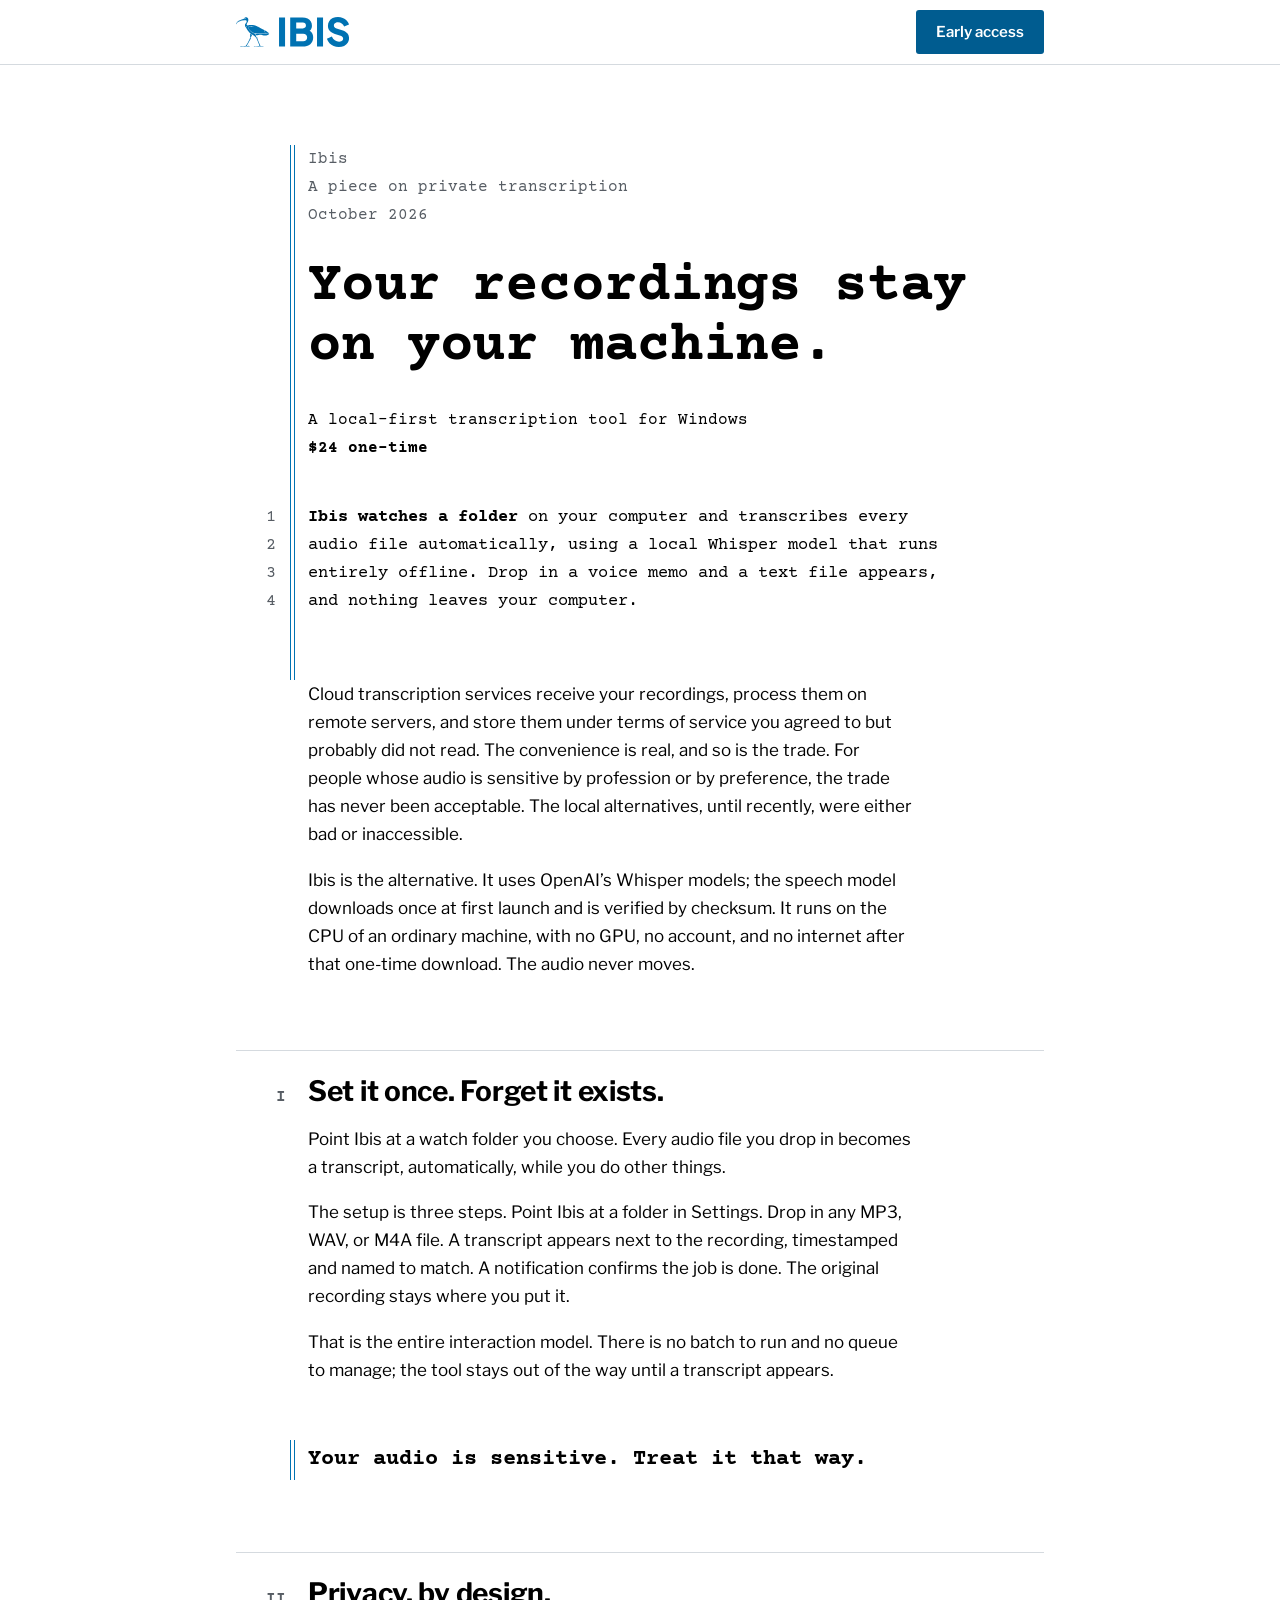
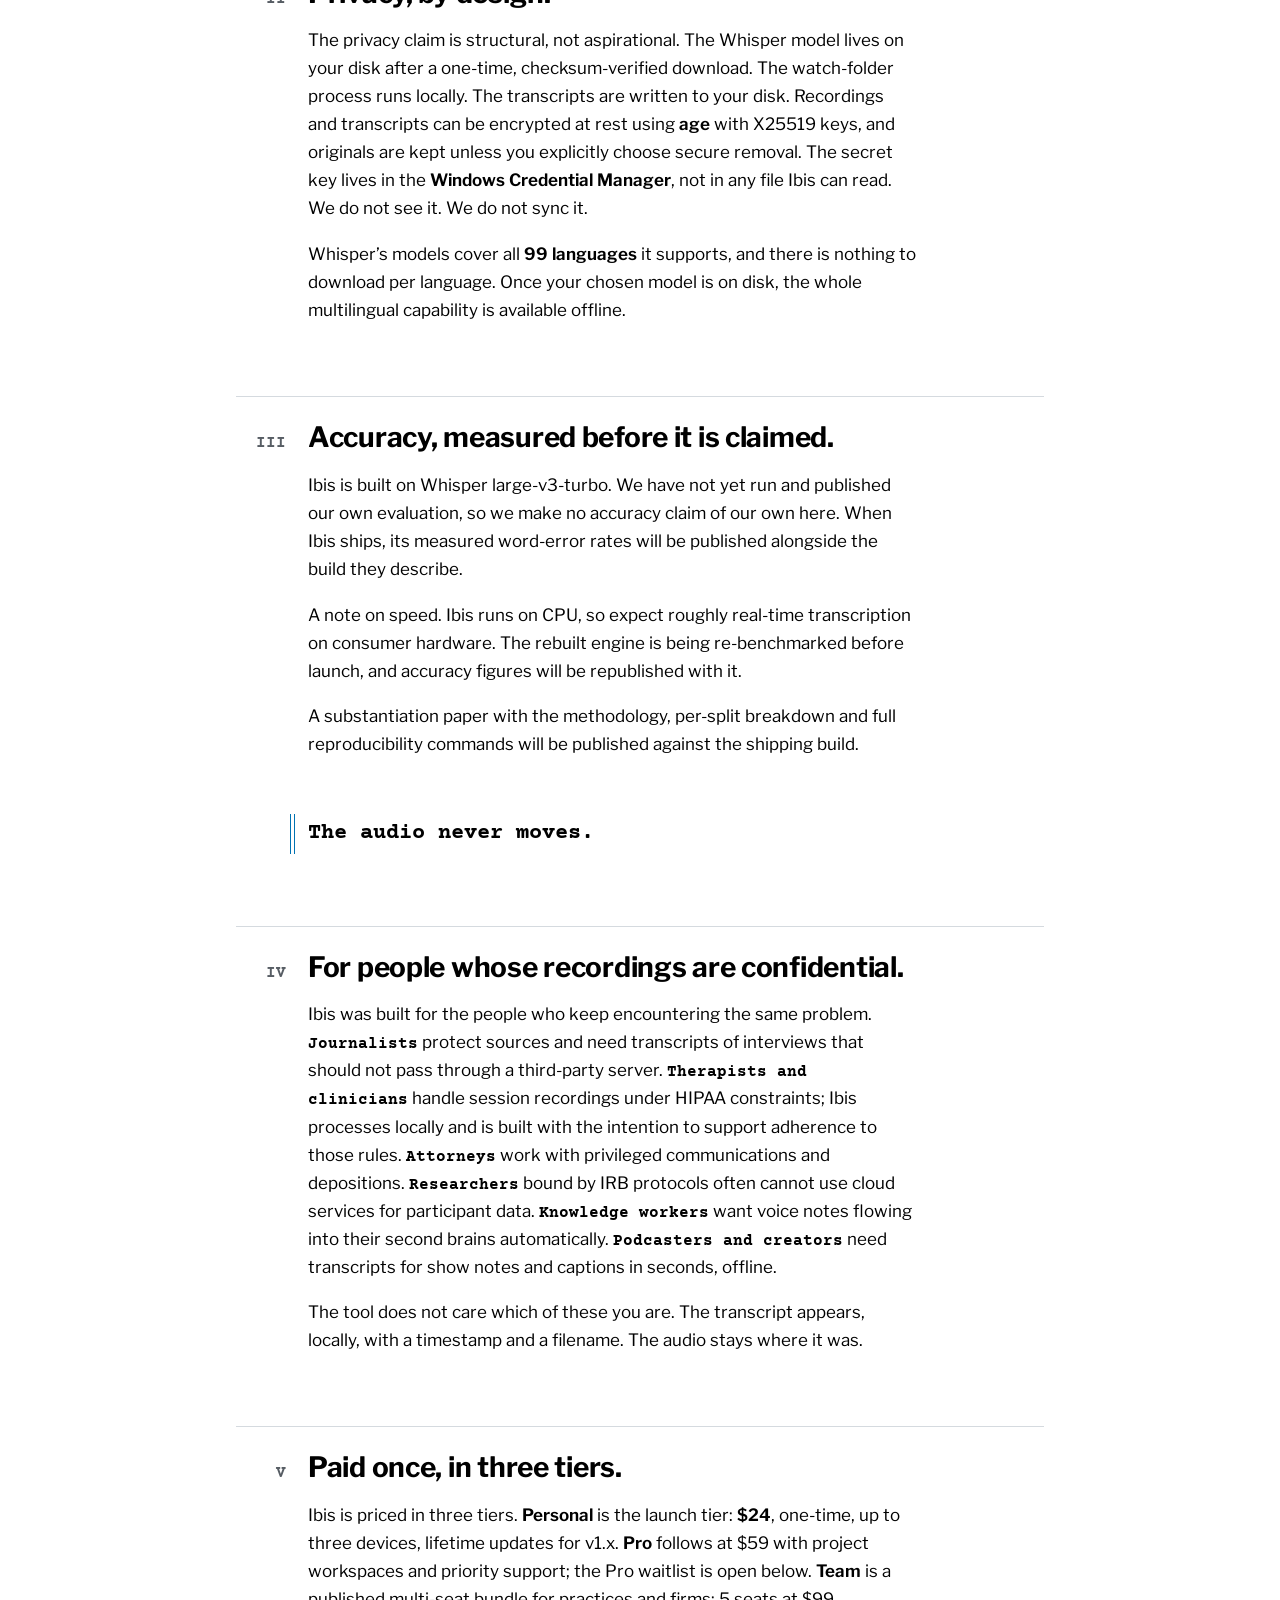
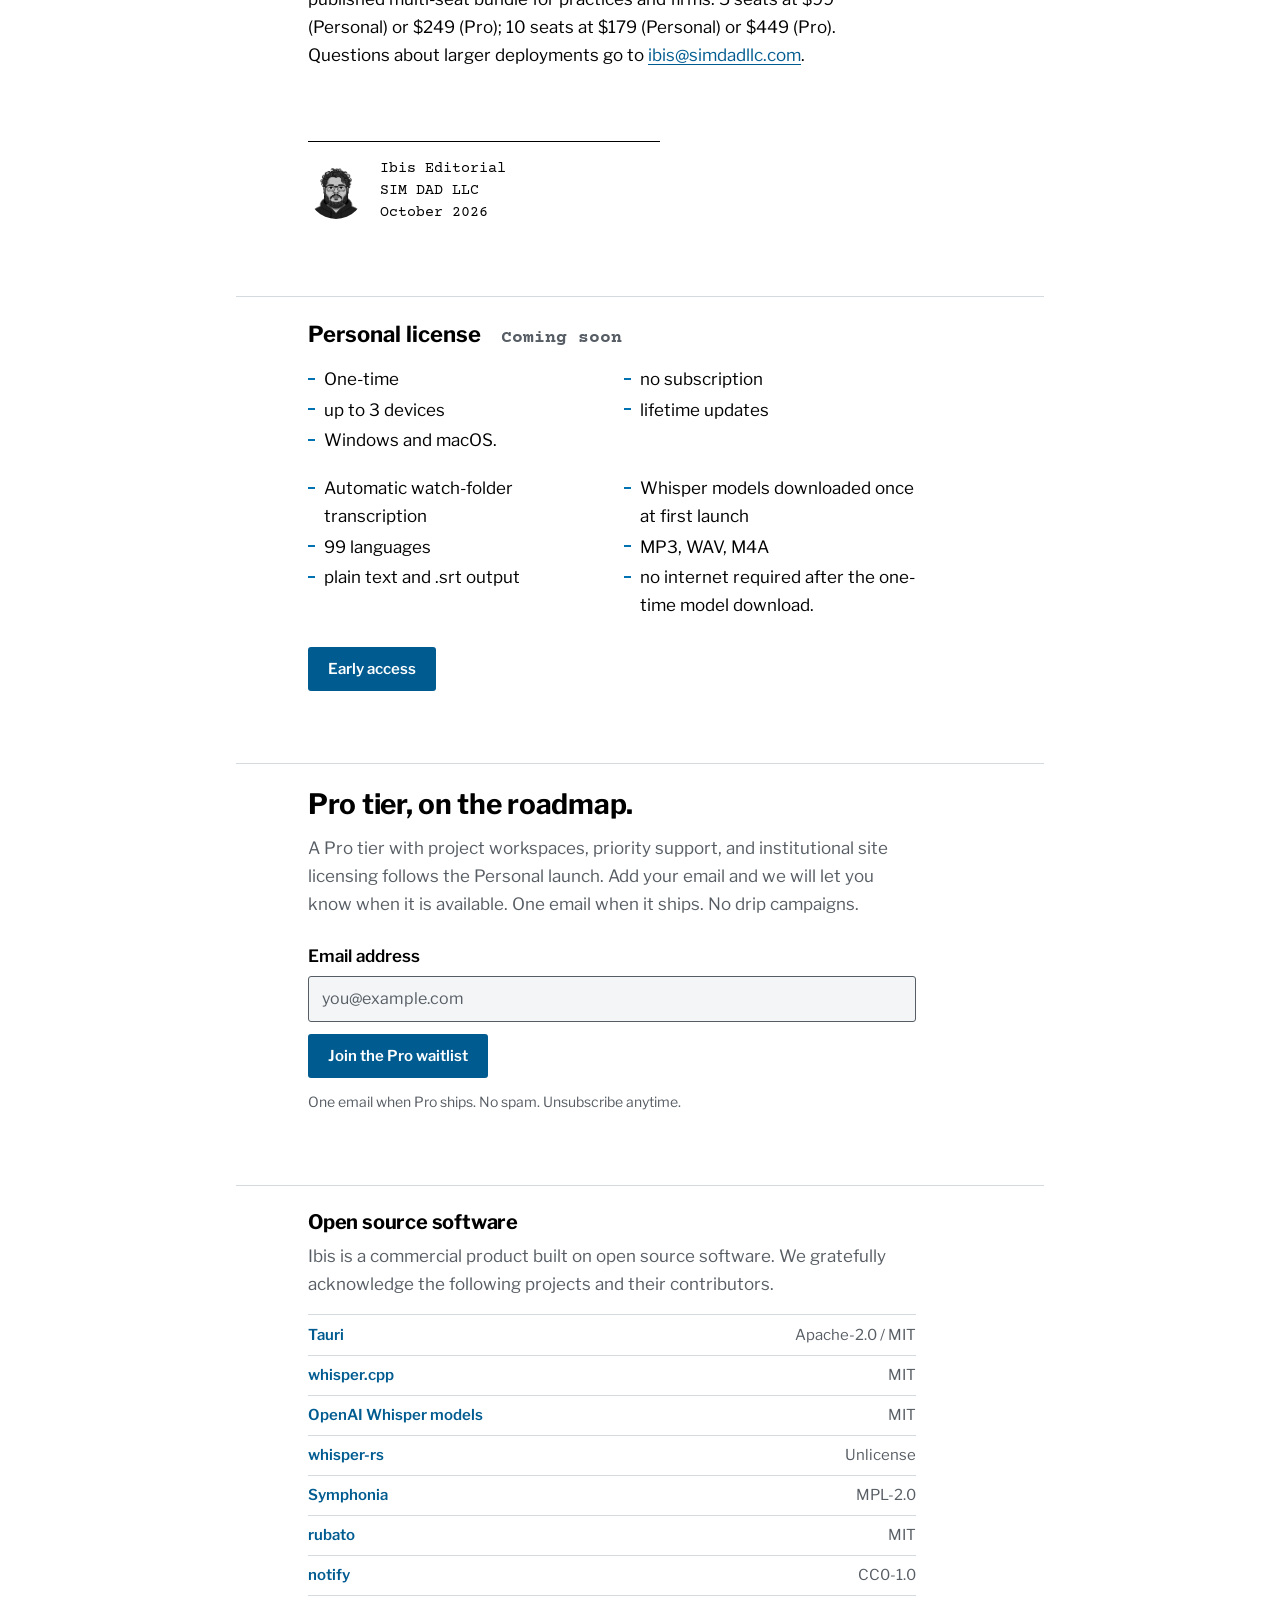
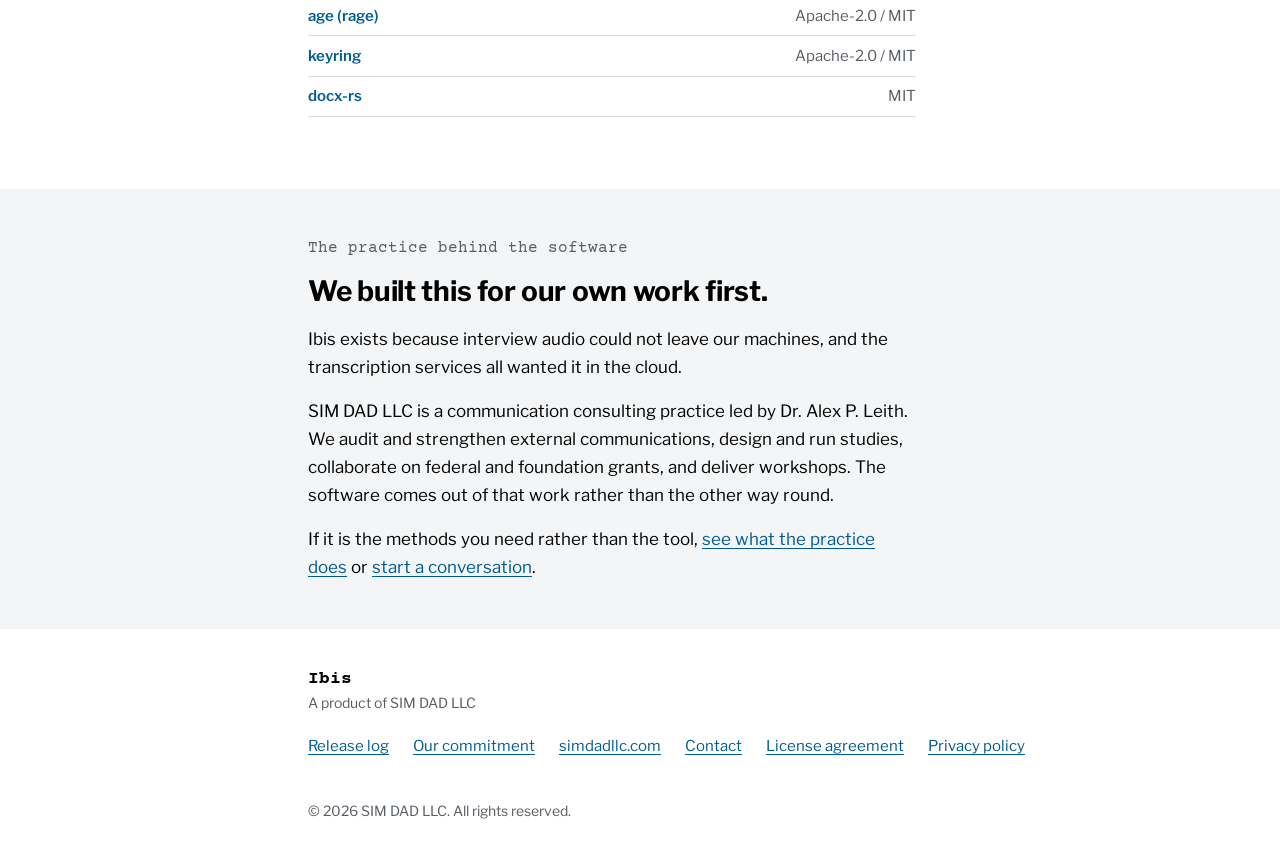
==== commit 1ec35bd0: "Copy audit: Rust component credits, SIM DAD-issued keys, Brevo waitlist, no crash reports, platforms" ====
--- a/index.html
+++ b/index.html
@@ -4,7 +4,7 @@
   <meta charset="UTF-8">
   <meta name="viewport" content="width=device-width, initial-scale=1.0">
   <title>Ibis. Private, Local Transcription for Windows.</title>
-  <link rel="icon" type="image/png" href="img/icon.png">
+  <link rel="icon" type="image/svg+xml" href="img/favicon.svg">
   <meta name="description" content="Ibis watches a folder on your computer and transcribes every audio file automatically using AI that runs entirely offline. No cloud. No subscription. One-time purchase. Coming soon.">
   <meta property="og:title" content="Ibis. Private, Local Transcription for Windows.">
   <meta property="og:description" content="Your recordings stay on your machine. Automatic AI transcription that never touches the internet.">
@@ -27,7 +27,7 @@
     "description": "Local Whisper transcription for Windows. Watches a folder and automatically transcribes every audio file using AI that runs entirely on your machine. No cloud. No subscription. One-time purchase. Coming soon.",
     "url": "https://useibis.app",
     "applicationCategory": "ProductivityApplication",
-    "operatingSystem": "Windows 10, Windows 11",
+    "operatingSystem": "Windows, macOS",
     "image": "https://useibis.app/img/social-share.png",
     "offers": {
       "@type": "Offer",
@@ -164,7 +164,7 @@
       <span class="colophon-label">Personal license</span>
       <div class="colophon-price">Coming&nbsp;soon</div>
     </div>
-    <ul class="spec"><li>One-time</li> <li>no subscription</li> <li>up to 3 devices</li> <li>lifetime updates</li> <li>Windows 10 &amp; 11.</li></ul>
+    <ul class="spec"><li>One-time</li> <li>no subscription</li> <li>up to 3 devices</li> <li>lifetime updates</li> <li>Windows and macOS.</li></ul>
     <ul class="spec"><li>Automatic watch-folder transcription</li> <li>Whisper models downloaded once at first launch</li> <li>99 languages</li> <li>MP3, WAV, M4A</li> <li>plain text and .srt output</li> <li>no internet required after the one-time model download.</li></ul>
     <a href="/beta/" class="colophon-buy">Early access</a>
   </section>
@@ -198,15 +198,16 @@
       <h2 class="oss-heading">Open source software</h2>
       <p class="oss-sub">Ibis is a commercial product built on open source software. We gratefully acknowledge the following projects and their contributors.</p>
       <div class="oss-grid">
-        <a class="oss-item" href="https://github.com/SYSTRAN/faster-whisper" target="_blank" rel="noopener"><span class="oss-item-name">faster-whisper</span><span>MIT</span></a>
-        <a class="oss-item" href="https://github.com/openai/whisper" target="_blank" rel="noopener"><span class="oss-item-name">OpenAI Whisper</span><span>MIT</span></a>
-        <a class="oss-item" href="https://wiki.qt.io/Qt_for_Python" target="_blank" rel="noopener"><span class="oss-item-name">PySide6 / Qt</span><span>LGPL-3.0</span></a>
-        <a class="oss-item" href="https://github.com/gorakhargosh/watchdog" target="_blank" rel="noopener"><span class="oss-item-name">watchdog</span><span>Apache 2.0</span></a>
-        <a class="oss-item" href="https://github.com/samschott/desktop-notifier" target="_blank" rel="noopener"><span class="oss-item-name">desktop-notifier</span><span>MIT</span></a>
-        <a class="oss-item" href="https://github.com/woodruffw/pyrage" target="_blank" rel="noopener"><span class="oss-item-name">pyrage (age v1)</span><span>Apache-2.0 / MIT</span></a>
-        <a class="oss-item" href="https://github.com/jaraco/keyring" target="_blank" rel="noopener"><span class="oss-item-name">keyring</span><span>MIT</span></a>
-        <a class="oss-item" href="https://python-pillow.org" target="_blank" rel="noopener"><span class="oss-item-name">Pillow</span><span>HPND</span></a>
-        <a class="oss-item" href="https://pyinstaller.org" target="_blank" rel="noopener"><span class="oss-item-name">PyInstaller</span><span>GPL-2.0 + bootloader exception</span></a>
+        <a class="oss-item" href="https://tauri.app" target="_blank" rel="noopener"><span class="oss-item-name">Tauri</span><span>Apache-2.0 / MIT</span></a>
+        <a class="oss-item" href="https://github.com/ggml-org/whisper.cpp" target="_blank" rel="noopener"><span class="oss-item-name">whisper.cpp</span><span>MIT</span></a>
+        <a class="oss-item" href="https://github.com/openai/whisper" target="_blank" rel="noopener"><span class="oss-item-name">OpenAI Whisper models</span><span>MIT</span></a>
+        <a class="oss-item" href="https://codeberg.org/tazz4843/whisper-rs" target="_blank" rel="noopener"><span class="oss-item-name">whisper-rs</span><span>Unlicense</span></a>
+        <a class="oss-item" href="https://github.com/pdeljanov/Symphonia" target="_blank" rel="noopener"><span class="oss-item-name">Symphonia</span><span>MPL-2.0</span></a>
+        <a class="oss-item" href="https://github.com/HEnquist/rubato" target="_blank" rel="noopener"><span class="oss-item-name">rubato</span><span>MIT</span></a>
+        <a class="oss-item" href="https://github.com/notify-rs/notify" target="_blank" rel="noopener"><span class="oss-item-name">notify</span><span>CC0-1.0</span></a>
+        <a class="oss-item" href="https://github.com/str4d/rage" target="_blank" rel="noopener"><span class="oss-item-name">age (rage)</span><span>Apache-2.0 / MIT</span></a>
+        <a class="oss-item" href="https://github.com/open-source-cooperative/keyring-rs" target="_blank" rel="noopener"><span class="oss-item-name">keyring</span><span>Apache-2.0 / MIT</span></a>
+        <a class="oss-item" href="https://github.com/bokuweb/docx-rs" target="_blank" rel="noopener"><span class="oss-item-name">docx-rs</span><span>MIT</span></a>
       </div>
     </div>
   </div>
@@ -222,8 +223,8 @@
       <p class="practice-eyebrow">The practice behind the software</p>
       <h2 id="practice-h">We built this for our own work first.</h2>
       <p>Ibis exists because interview audio could not leave our machines, and the transcription services all wanted it in the cloud.</p>
-      <p>SIM DAD LLC is a communication consulting practice led by Dr. Alex P. Leith,
-         Associate Professor at SIUE. We audit and strengthen external communications,
+      <p>SIM DAD LLC is a communication consulting practice led by Dr. Alex P. Leith.
+         We audit and strengthen external communications,
          design and run studies, collaborate on federal and foundation grants, and
          deliver workshops. The software comes out of that work rather than the other
          way round.</p>
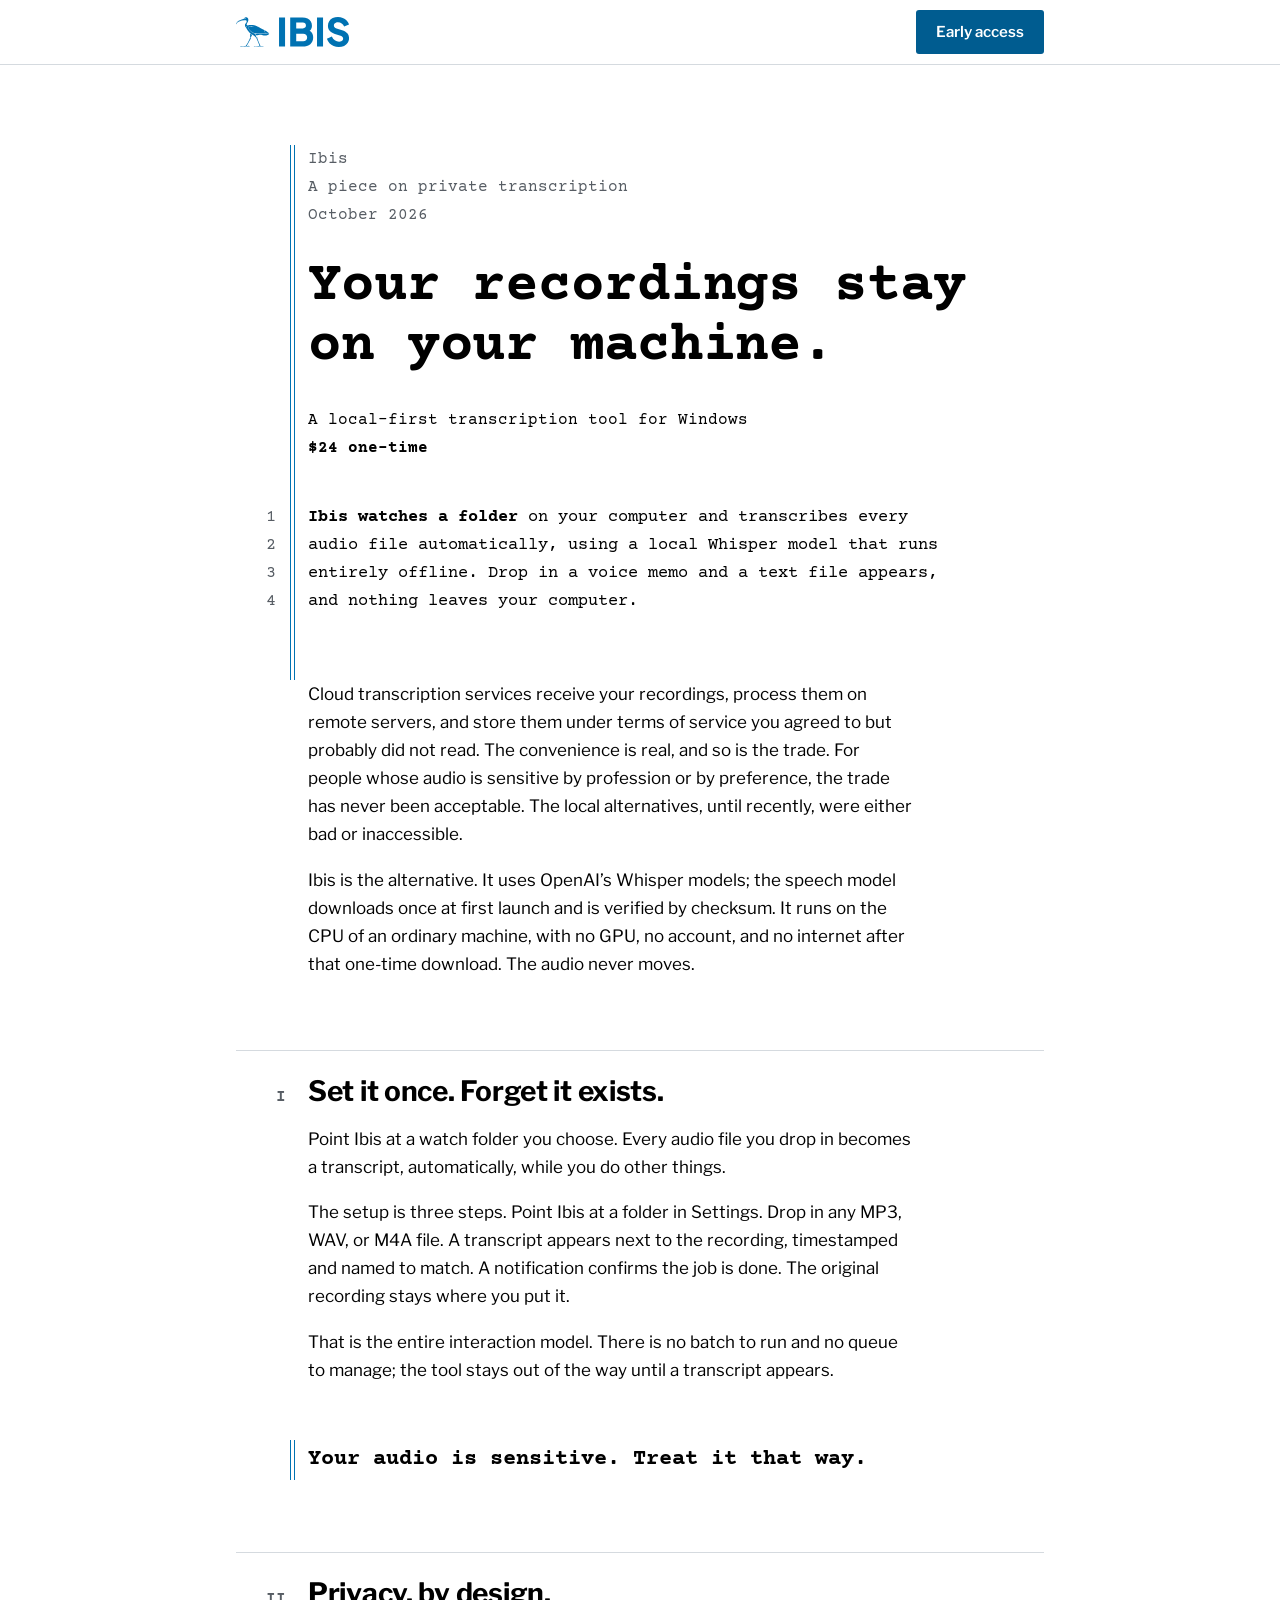
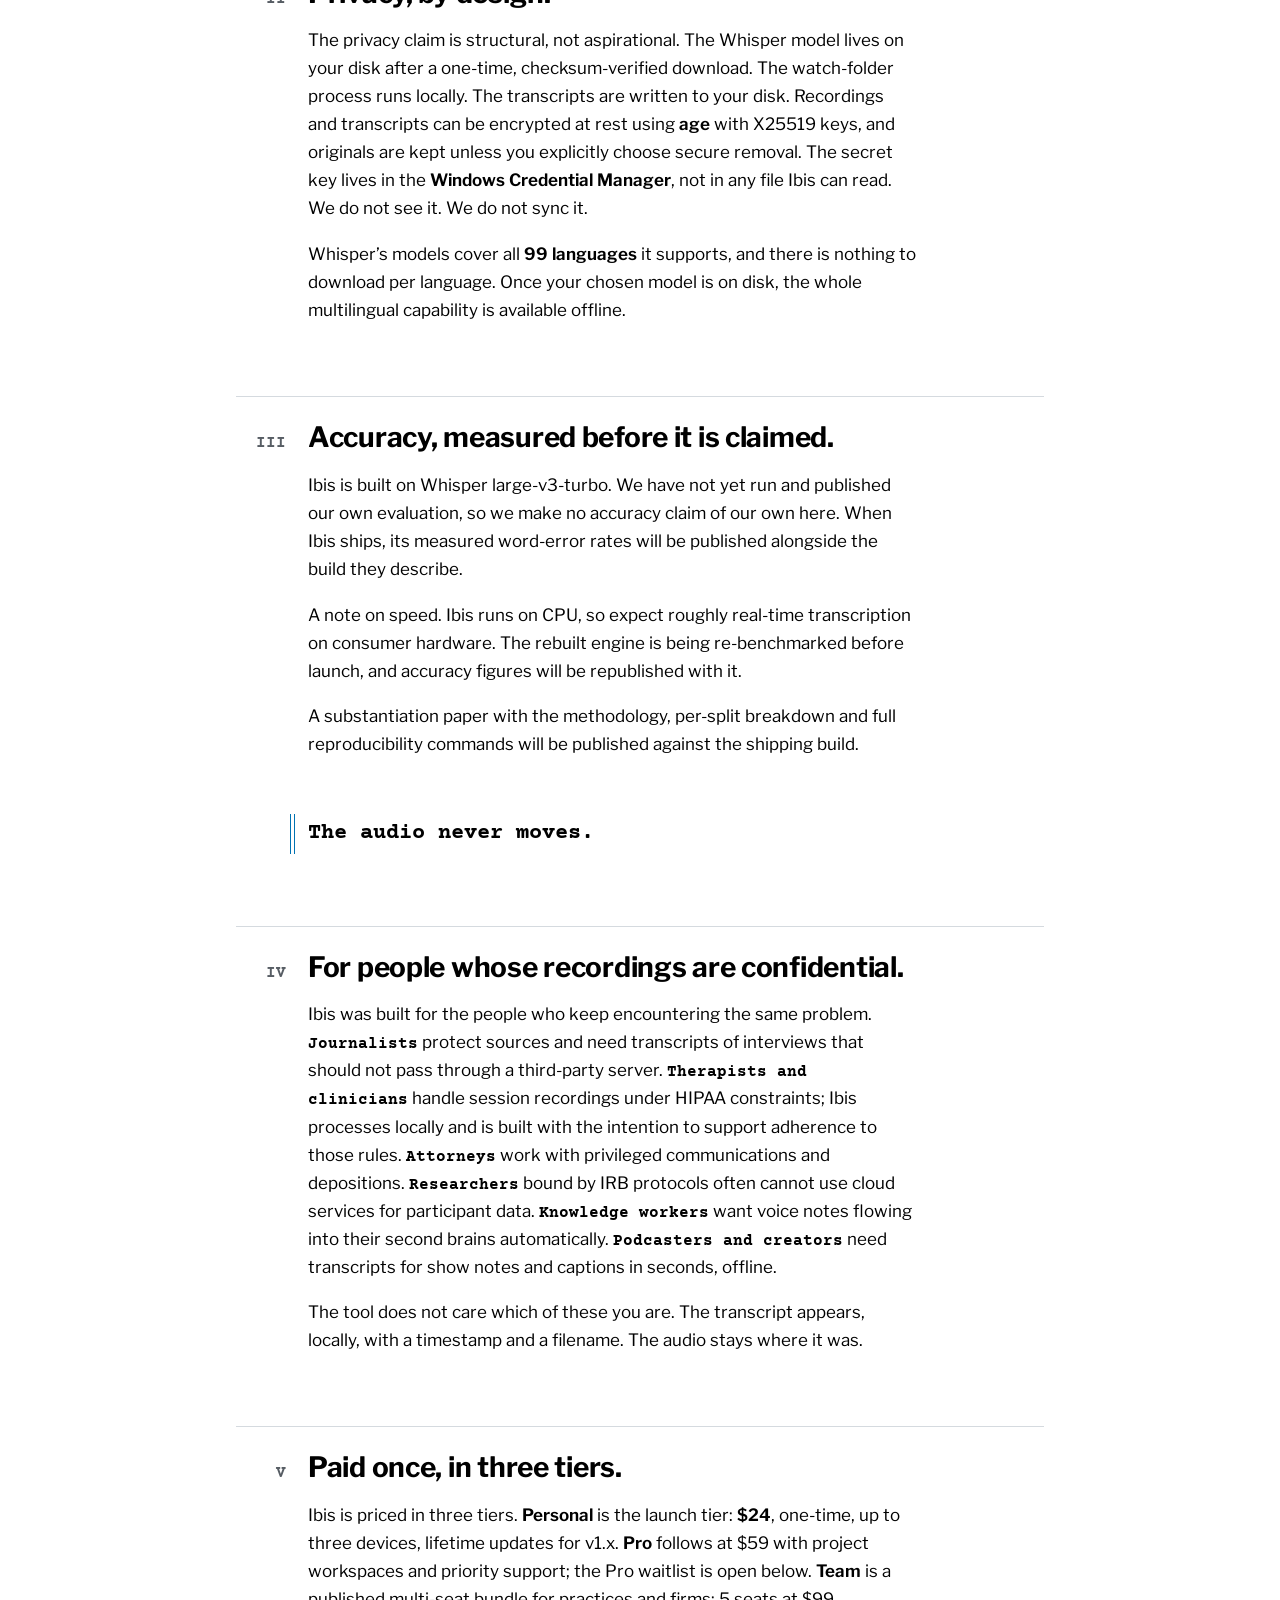
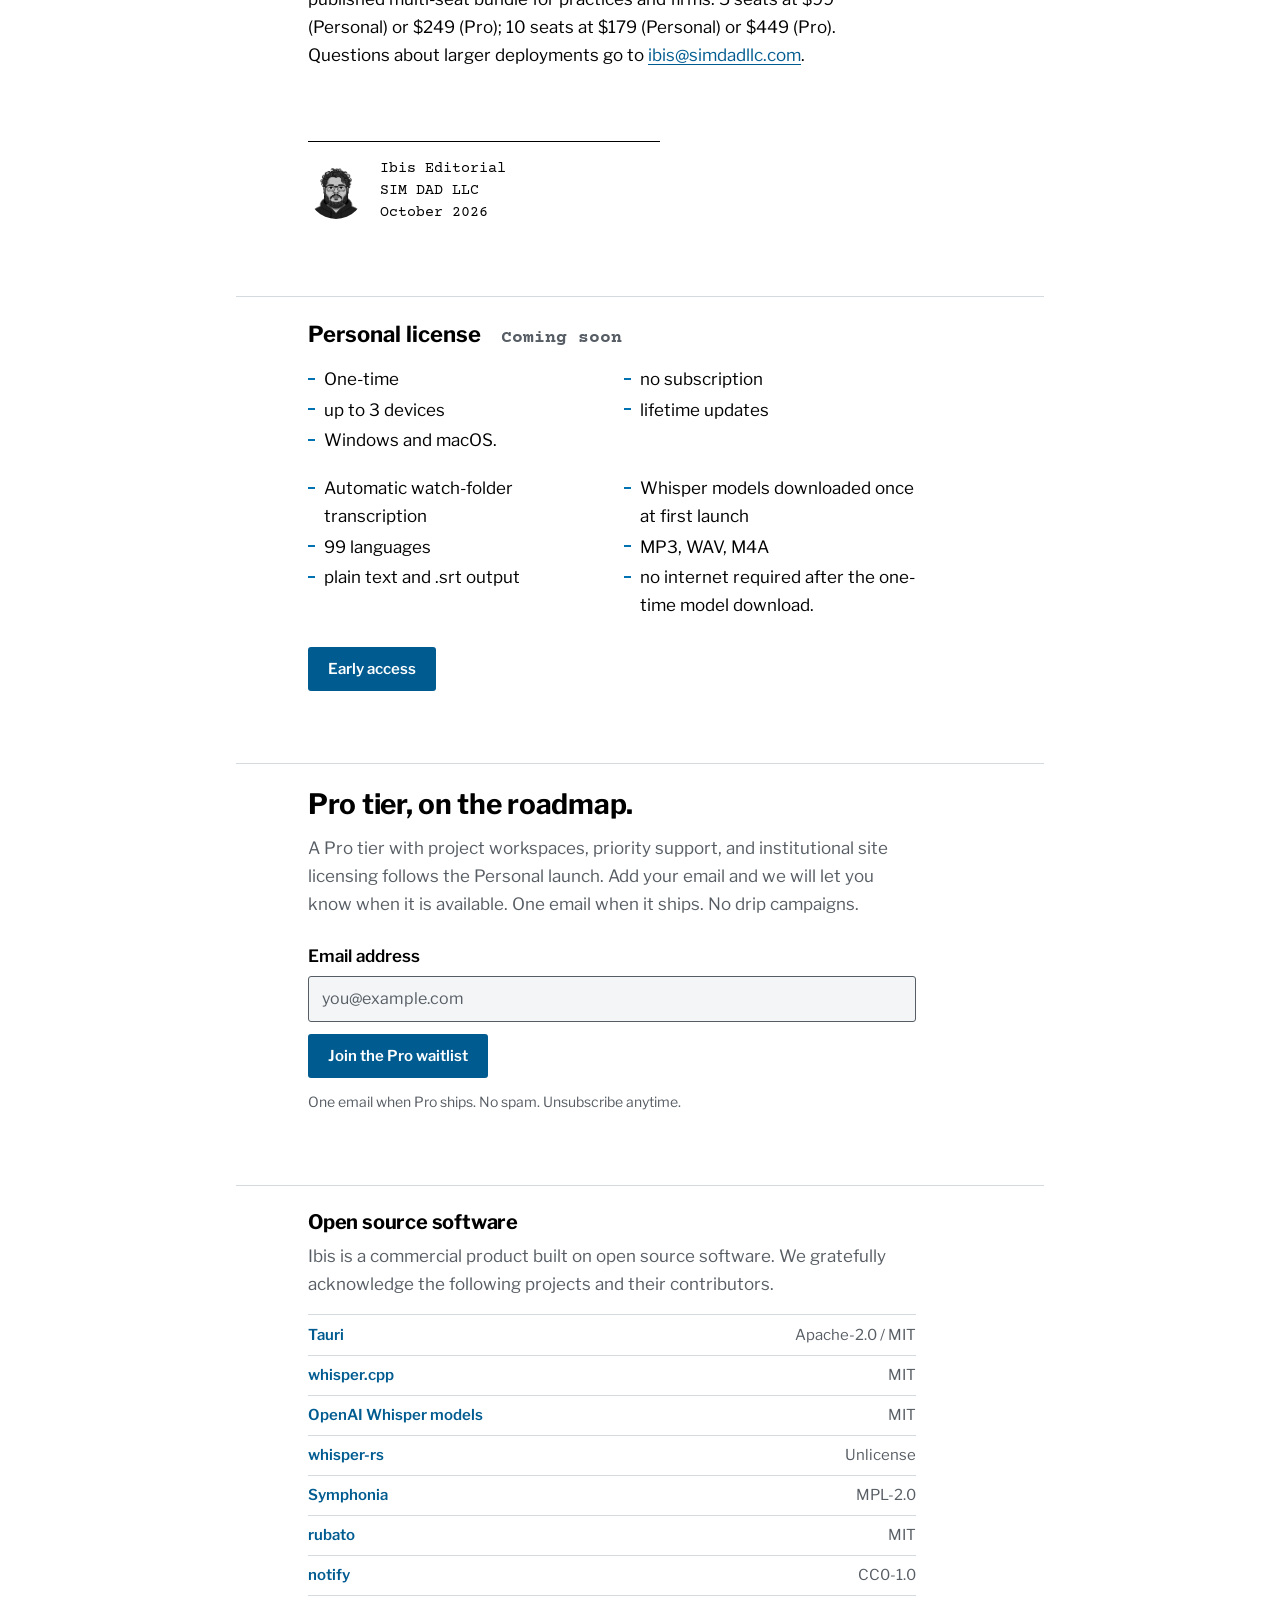
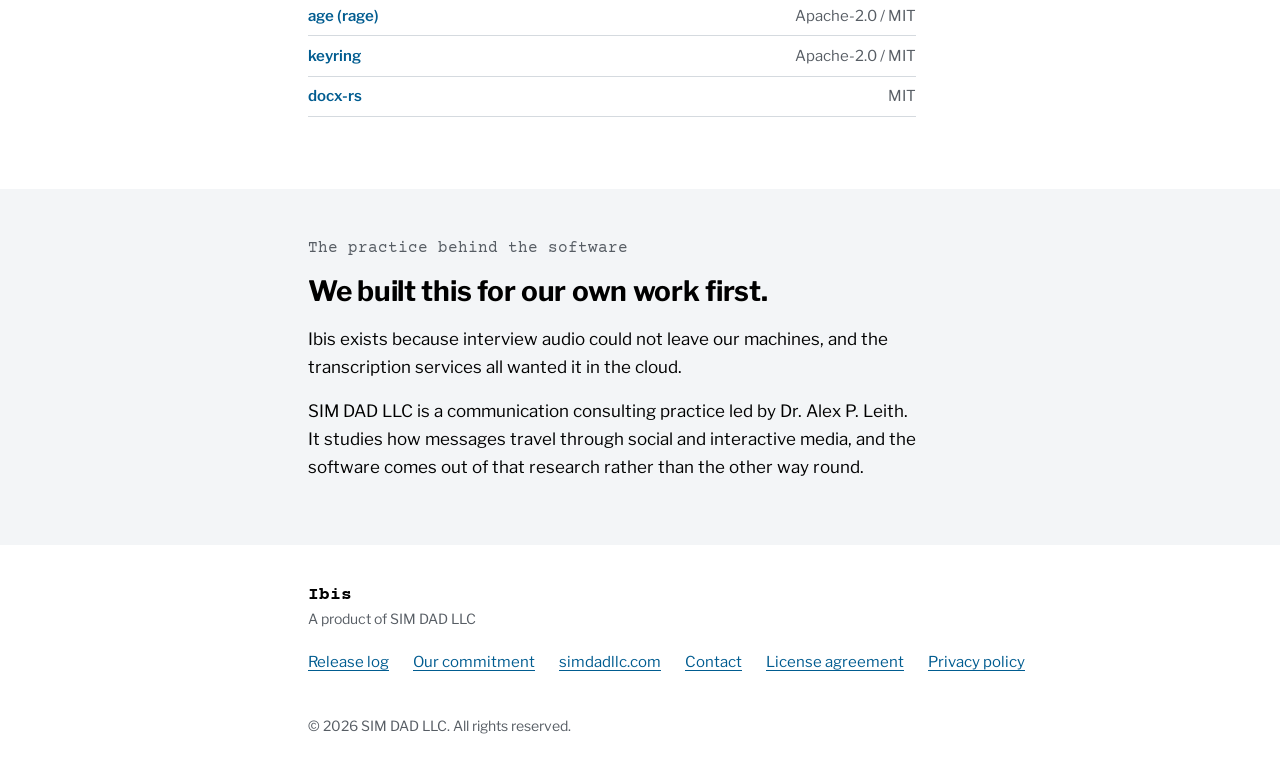
==== commit 17619c3e: "Owner answer: consulting described without an offer until approval Co-Authored-By: Claude Opus 5.5 <" ====
--- a/index.html
+++ b/index.html
@@ -224,15 +224,8 @@
       <h2 id="practice-h">We built this for our own work first.</h2>
       <p>Ibis exists because interview audio could not leave our machines, and the transcription services all wanted it in the cloud.</p>
       <p>SIM DAD LLC is a communication consulting practice led by Dr. Alex P. Leith.
-         We audit and strengthen external communications,
-         design and run studies, collaborate on federal and foundation grants, and
-         deliver workshops. The software comes out of that work rather than the other
-         way round.</p>
-      <p class="practice-cta">
-        If it is the methods you need rather than the tool,
-        <a href="https://simdadllc.com#services">see what the practice does</a>
-        or <a href="mailto:hello@simdadllc.com">start a conversation</a>.
-      </p>
+         It studies how messages travel through social and interactive media,
+         and the software comes out of that research rather than the other way round.</p>
     </div>
   </section>
 
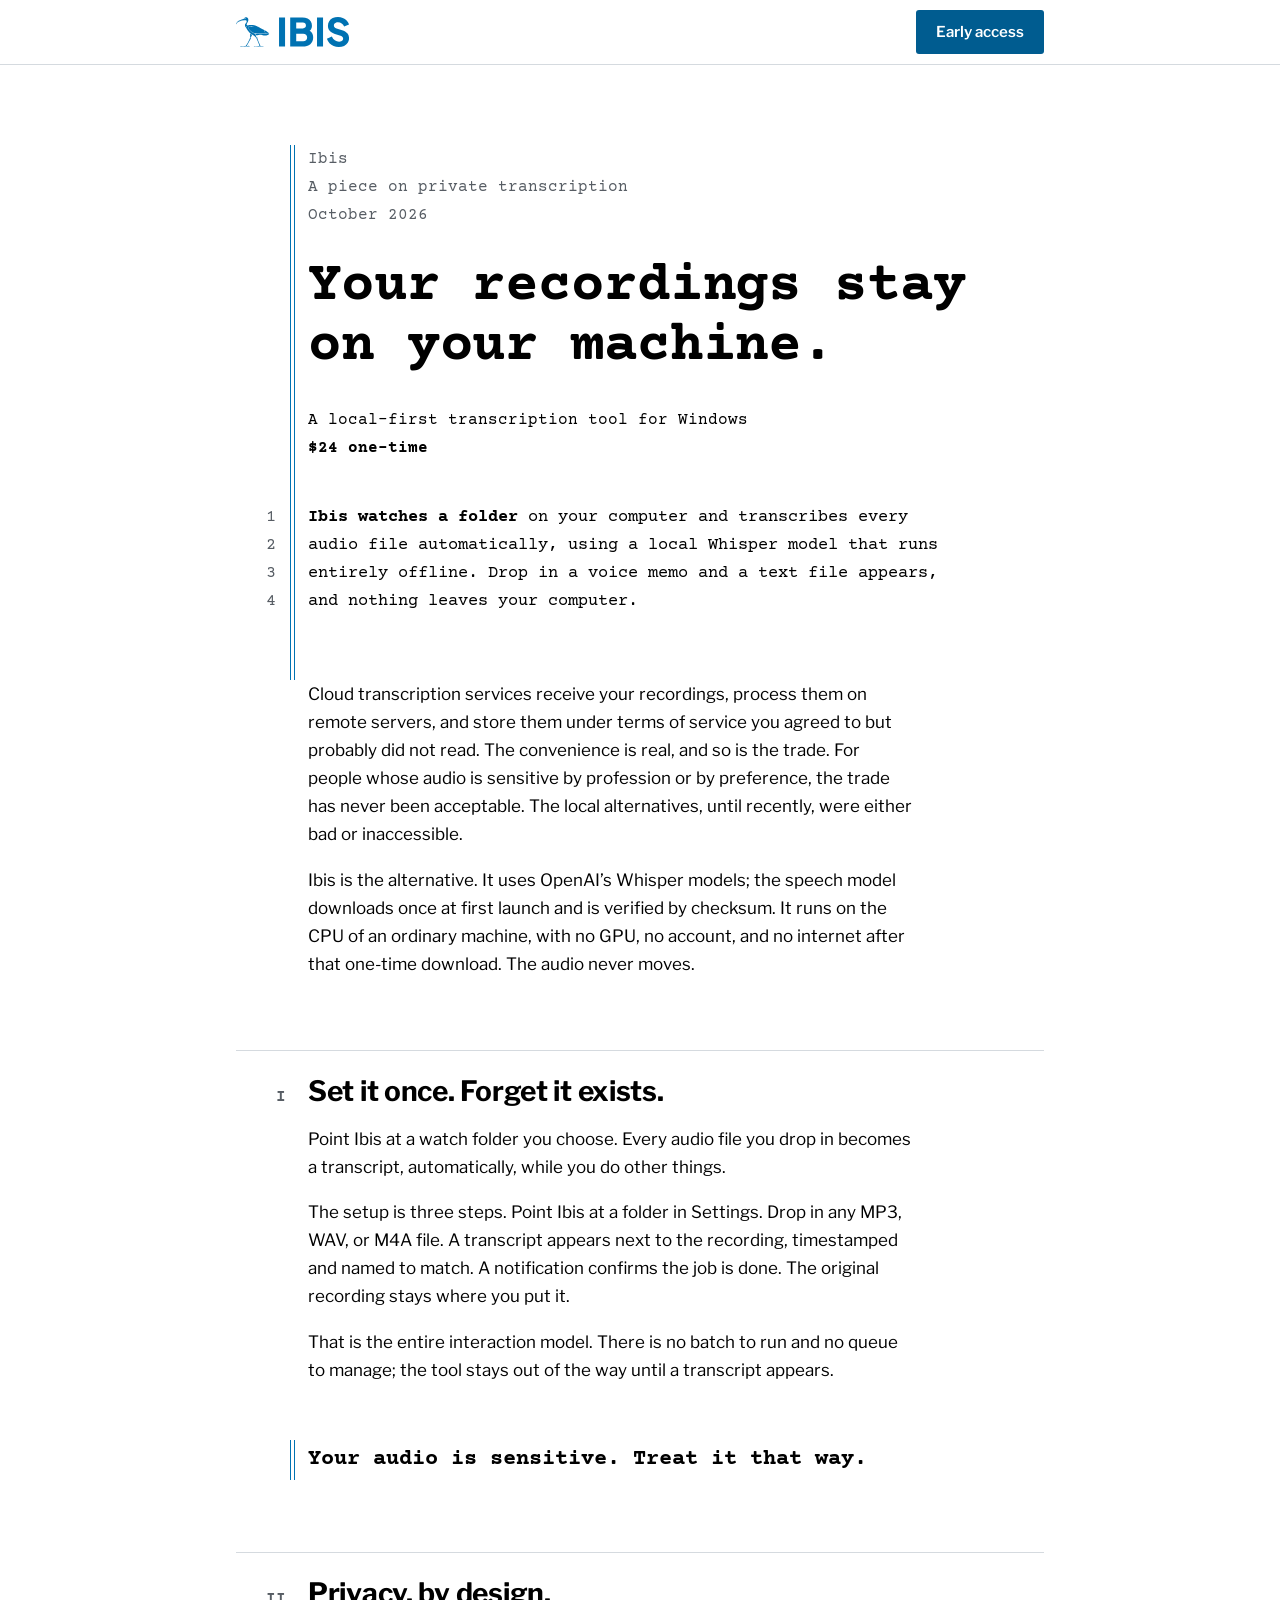
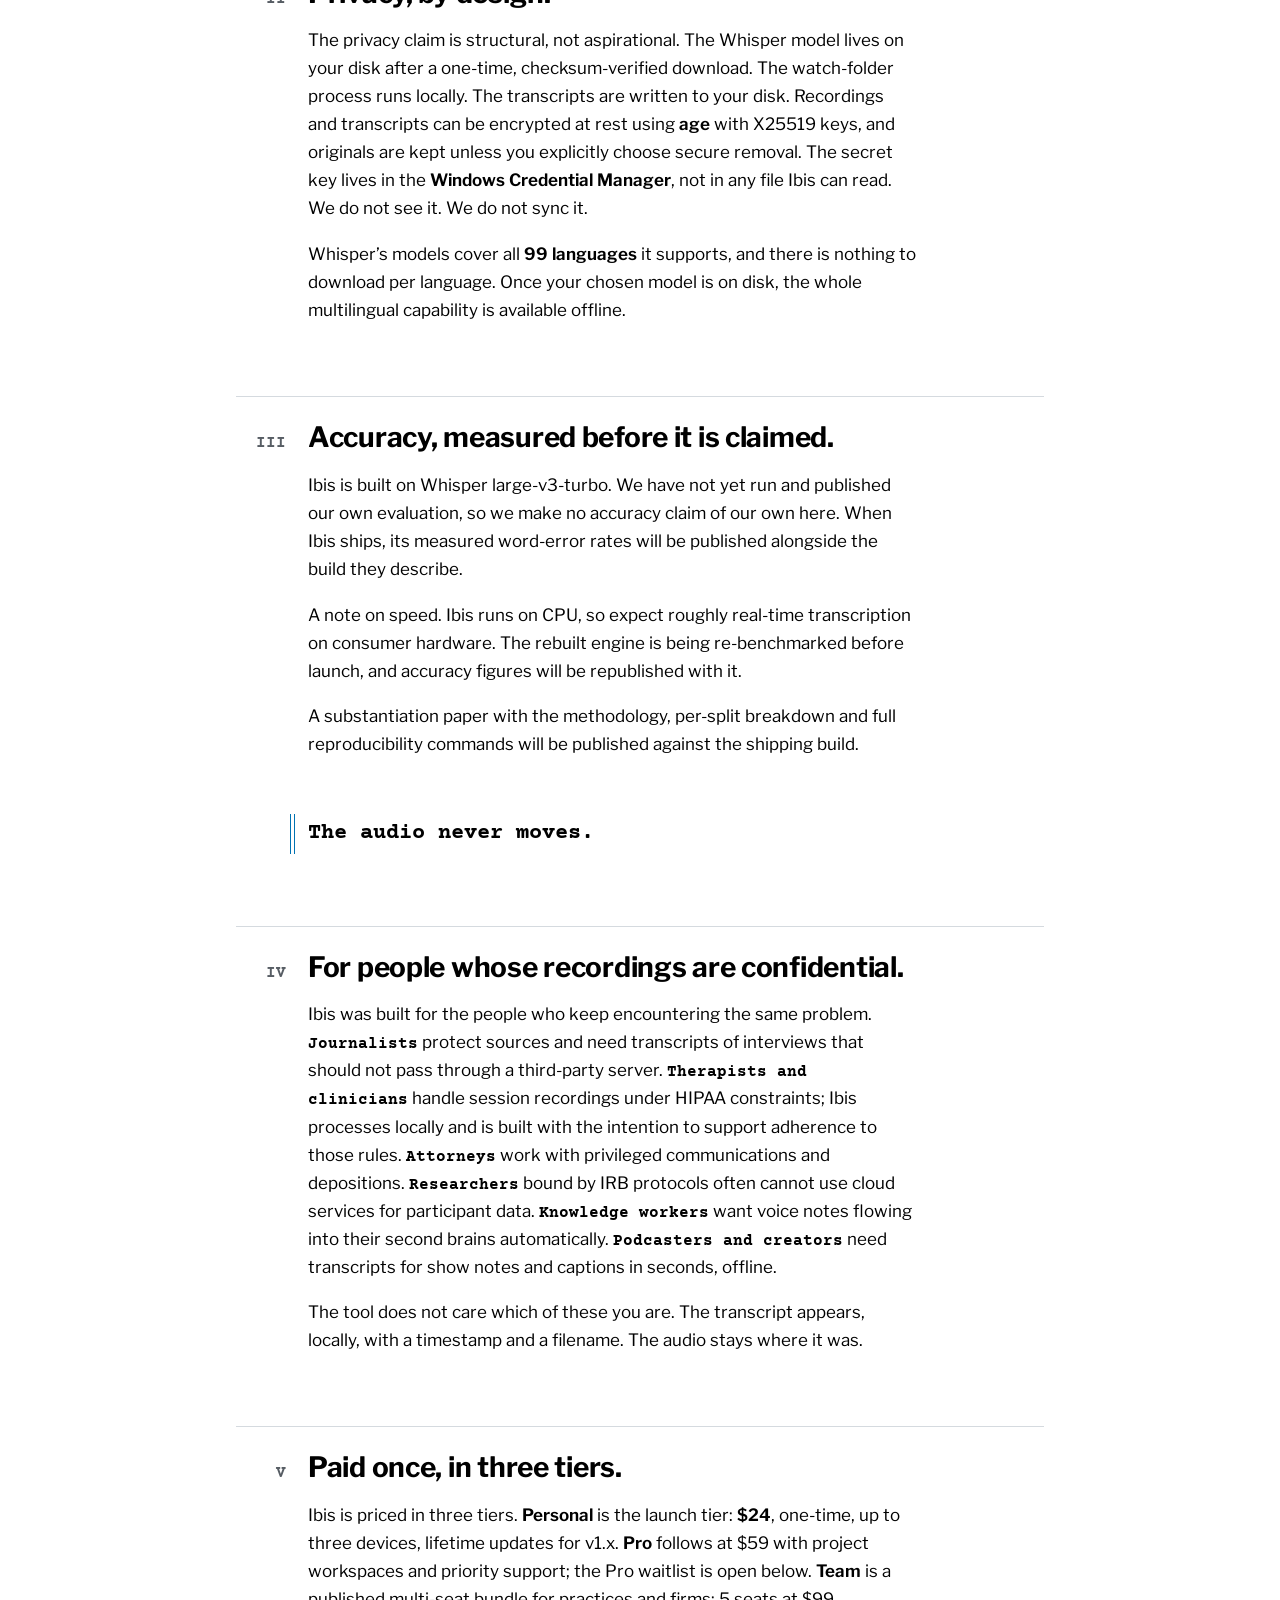
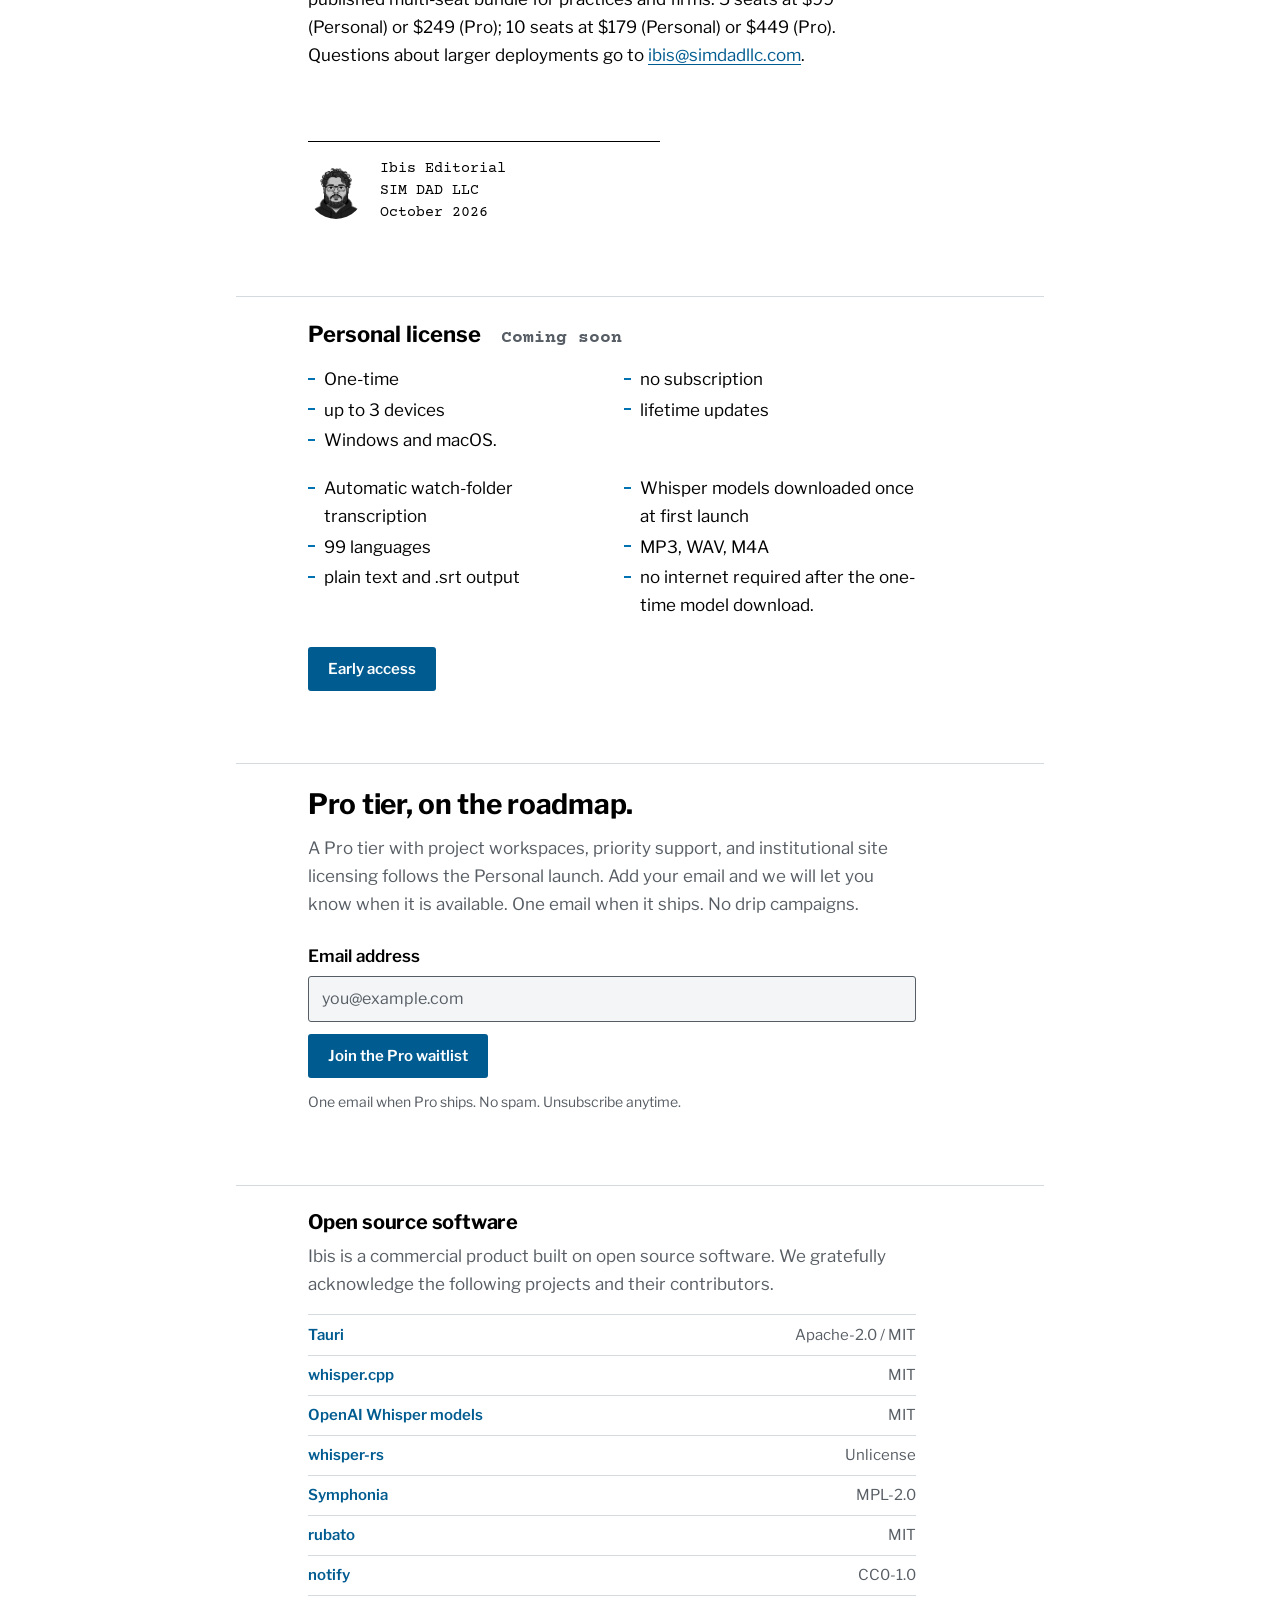
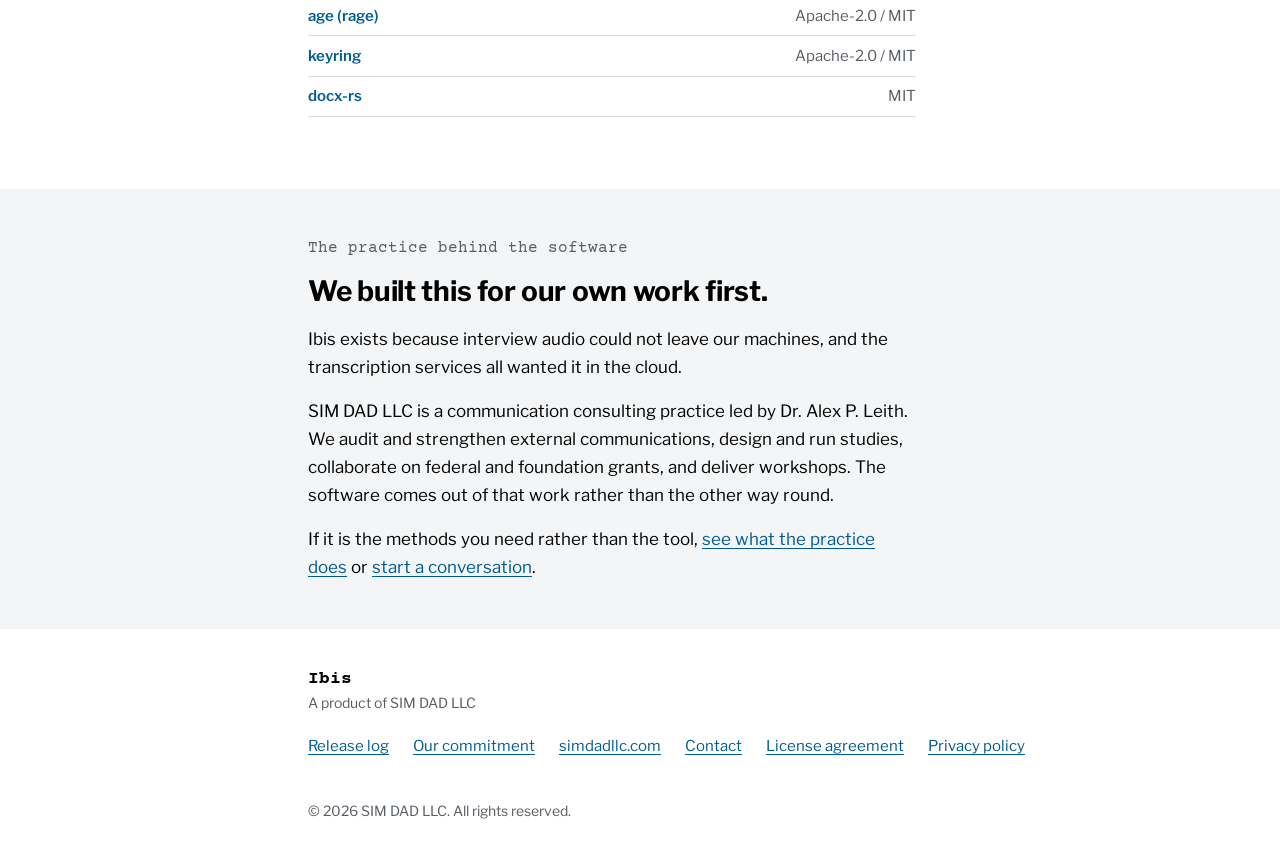
==== commit c9e3903e: "Merge pull request #4 from SIM-DAD/copy-audit-2026-10 copy audit 2026 10" ====
--- a/index.html
+++ b/index.html
@@ -224,8 +224,15 @@
       <h2 id="practice-h">We built this for our own work first.</h2>
       <p>Ibis exists because interview audio could not leave our machines, and the transcription services all wanted it in the cloud.</p>
       <p>SIM DAD LLC is a communication consulting practice led by Dr. Alex P. Leith.
-         It studies how messages travel through social and interactive media,
-         and the software comes out of that research rather than the other way round.</p>
+         We audit and strengthen external communications,
+         design and run studies, collaborate on federal and foundation grants, and
+         deliver workshops. The software comes out of that work rather than the other
+         way round.</p>
+      <p class="practice-cta">
+        If it is the methods you need rather than the tool,
+        <a href="https://simdadllc.com#services">see what the practice does</a>
+        or <a href="mailto:hello@simdadllc.com">start a conversation</a>.
+      </p>
     </div>
   </section>
 
